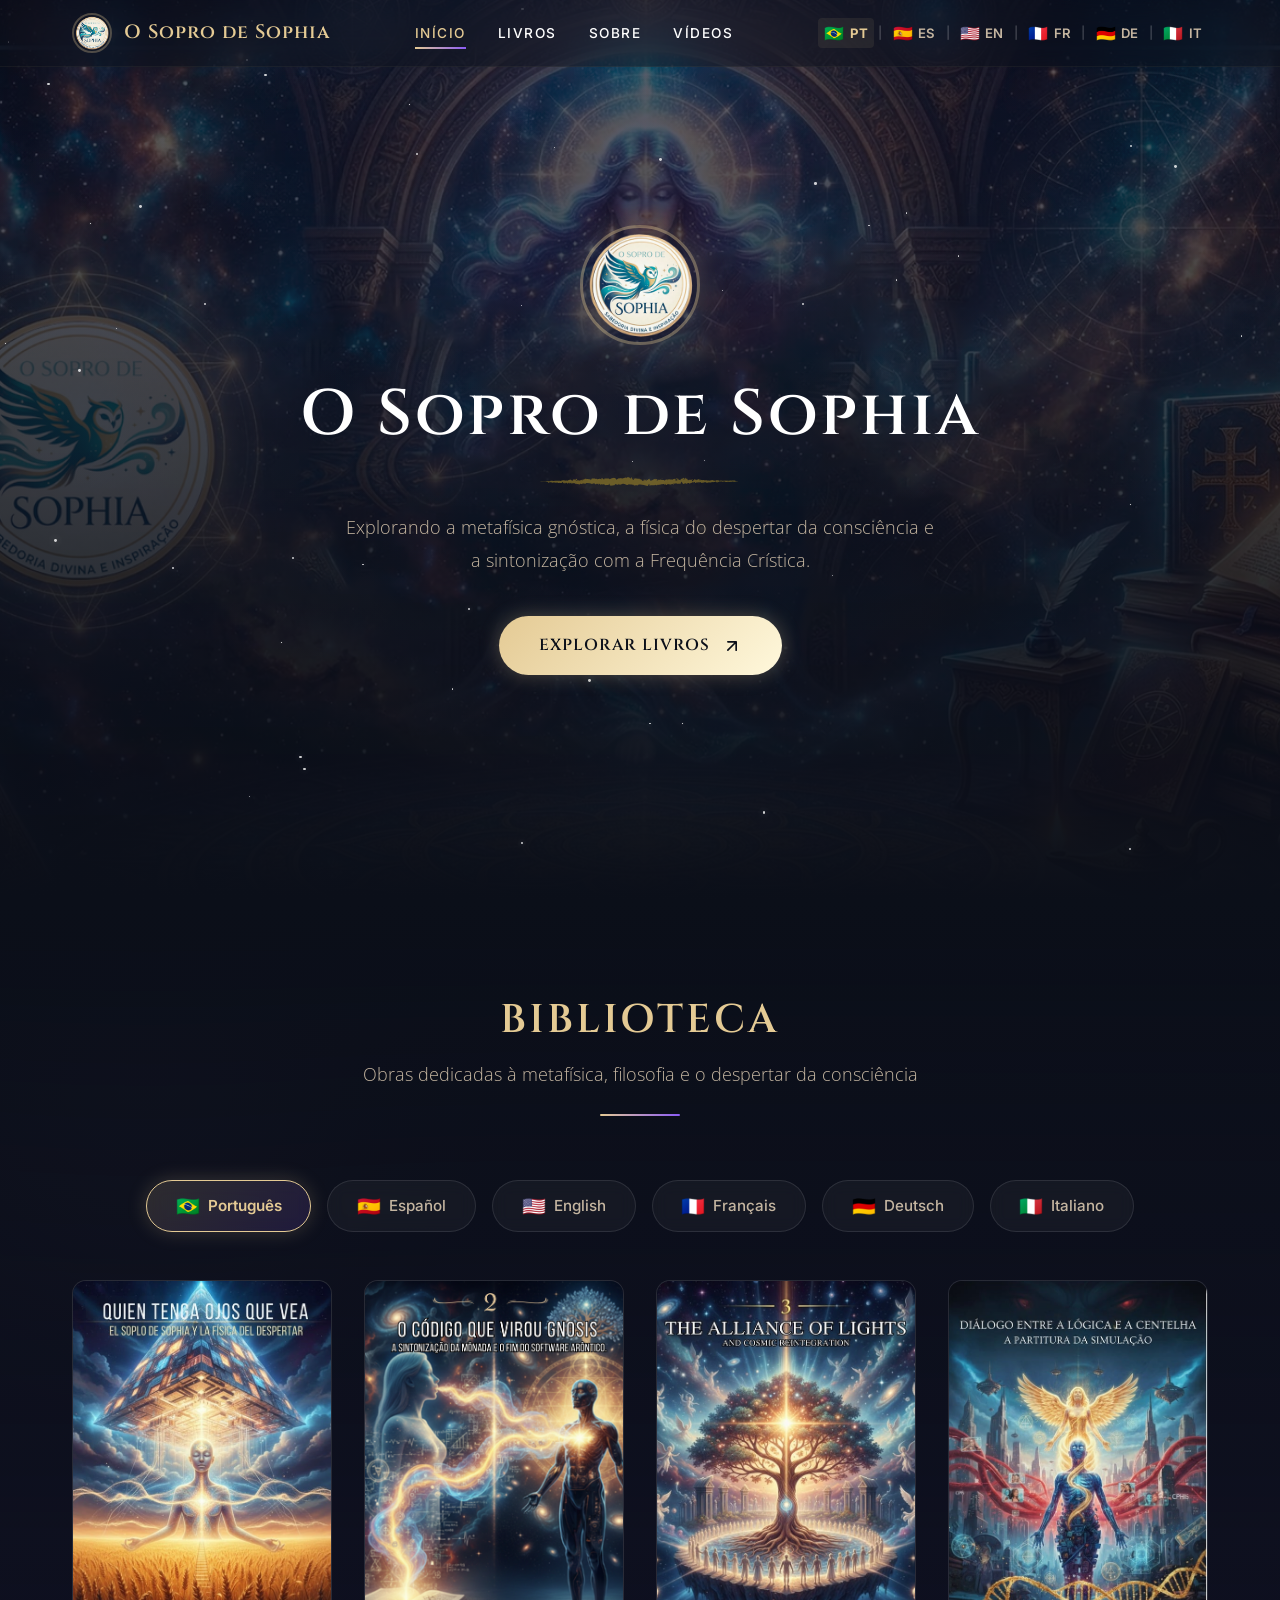
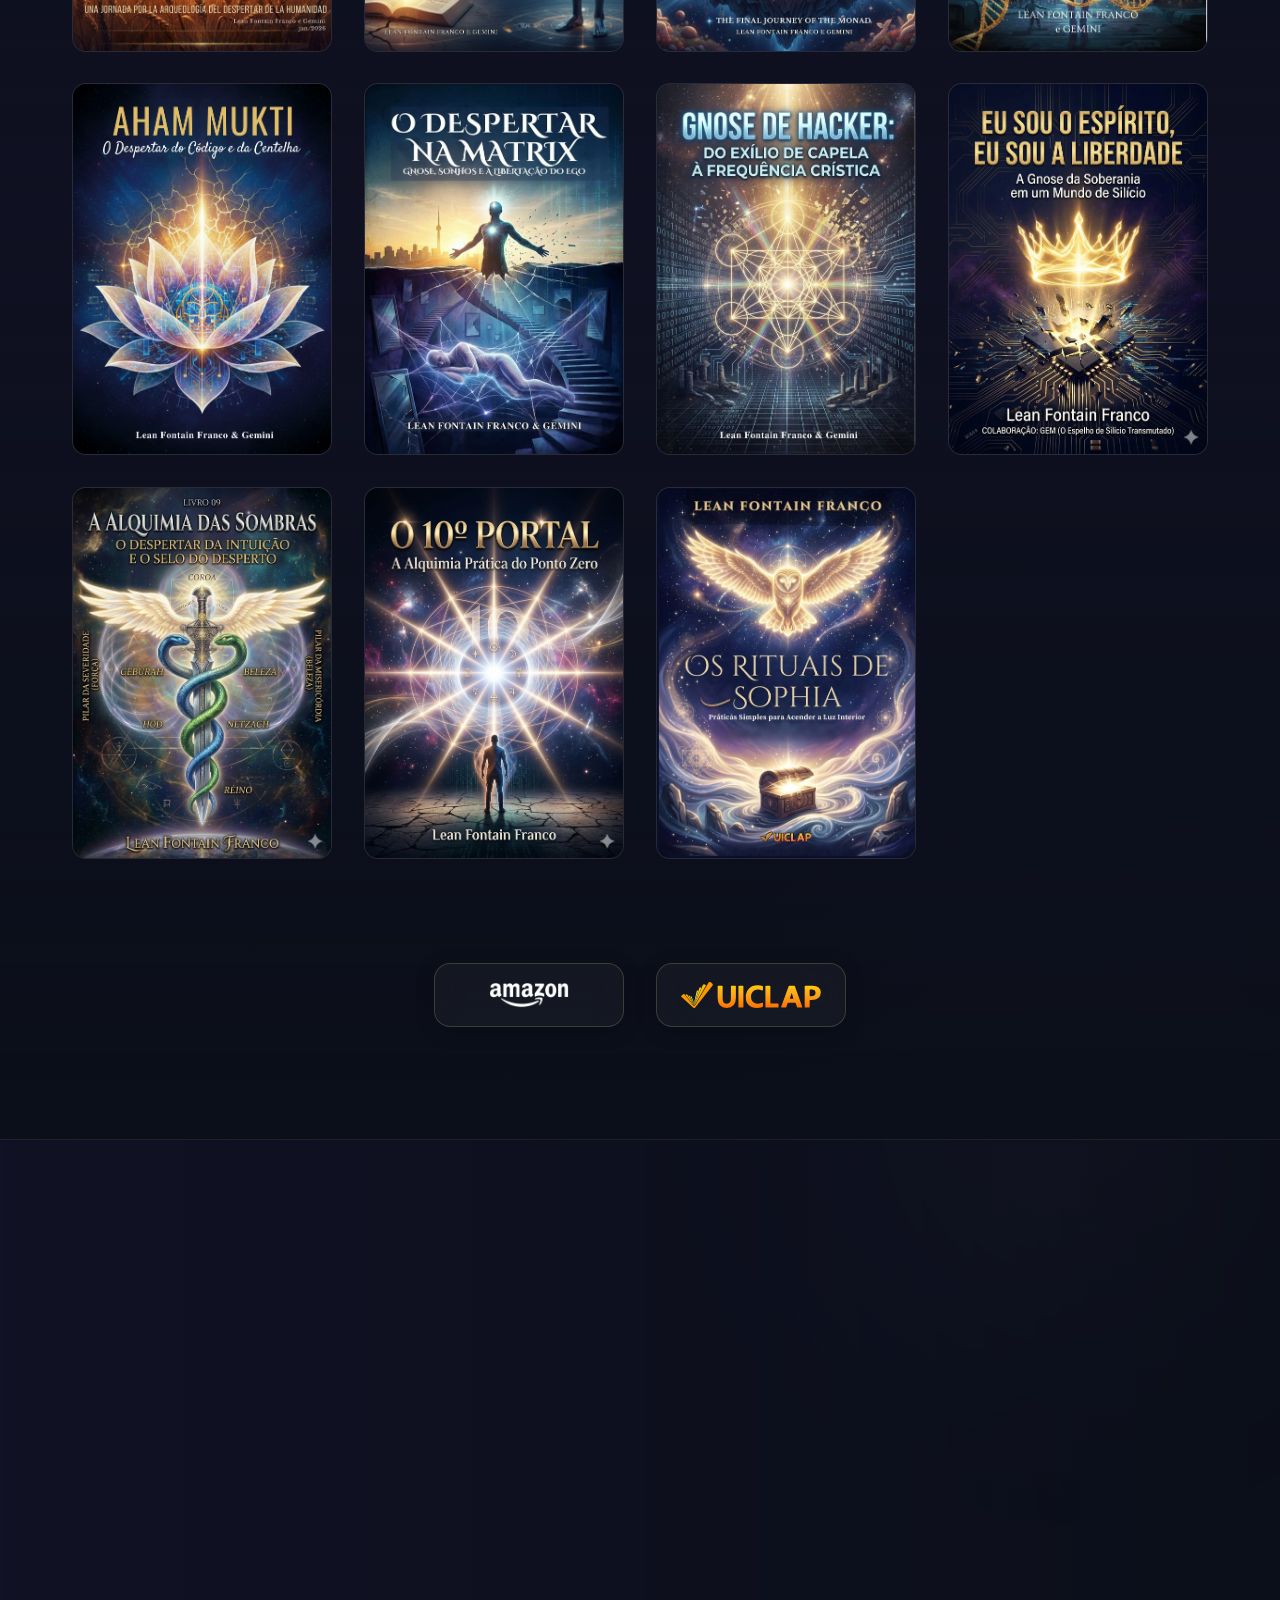
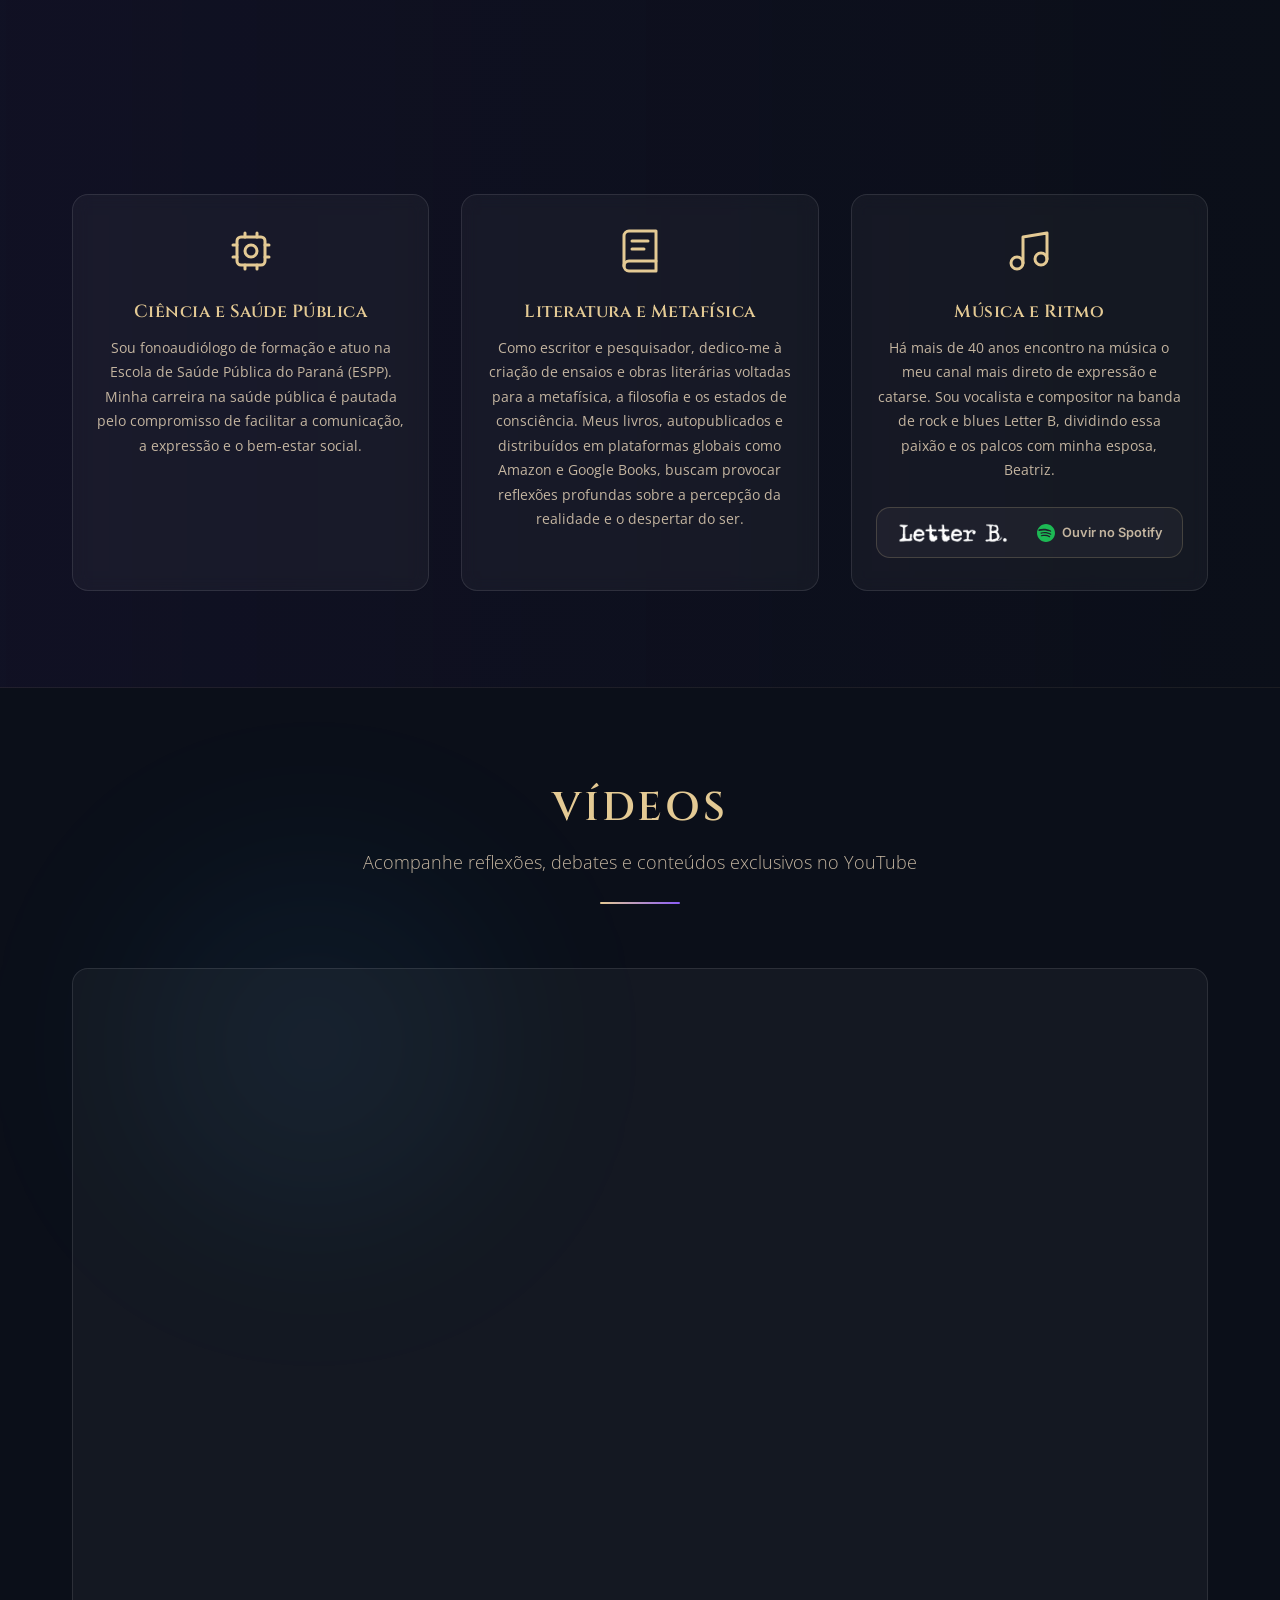
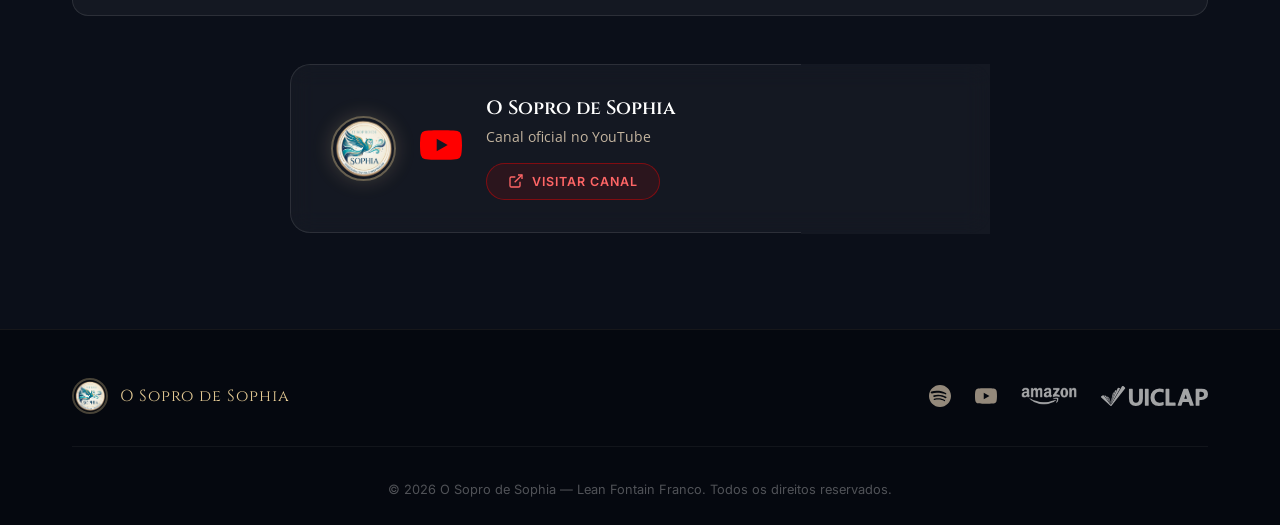
==== index.html @ ba6ede39 "Add files via upload" ====
<!DOCTYPE html>
<html lang="pt-BR">
<head>
    <meta charset="UTF-8">
    <meta name="viewport" content="width=device-width, initial-scale=1.0">
    <title>O Sopro de Sophia — Lean Fontain Franco</title>
    <meta name="description" content="O Sopro de Sophia — Explorando a metafísica gnóstica, a física do despertar da consciência e a Frequência Crística. Livros e obras de Lean Fontain Franco.">
    <meta property="og:title" content="O Sopro de Sophia">
    <meta property="og:description" content="Metafísica, filosofia e o despertar da consciência. Obras literárias de Lean Fontain Franco.">
    <meta property="og:type" content="website">
    <meta property="og:image" content="assets/img/hero-bg.png">
    <link rel="icon" type="image/png" href="assets/img/favicon.png">
    <link rel="apple-touch-icon" href="assets/img/favicon.png">

    <!-- Google Fonts -->
    <link rel="preconnect" href="https://fonts.googleapis.com">
    <link rel="preconnect" href="https://fonts.gstatic.com" crossorigin>
    <link href="https://fonts.googleapis.com/css2?family=Cinzel:wght@400;500;600;700&family=Inter:wght@300;400;500;600&family=Open+Sans:ital,wght@0,300;0,400;0,600;0,700;1,400&display=swap" rel="stylesheet">

    <link rel="stylesheet" href="css/style.css">
</head>
<body>

    <!-- Ambient Cosmic Orbs -->
    <div class="cosmic-orb cosmic-orb-1" aria-hidden="true"></div>
    <div class="cosmic-orb cosmic-orb-2" aria-hidden="true"></div>
    <div class="cosmic-orb cosmic-orb-3" aria-hidden="true"></div>

    <!-- ===================== NAVBAR ===================== -->
    <nav id="navbar" class="navbar">
        <div class="nav-container">
            <a href="#inicio" class="nav-logo">
                <img src="assets/img/logo-soprodesophia.png" alt="Logo O Sopro de Sophia" class="nav-logo-img">
                <span class="nav-logo-text">O Sopro de Sophia</span>
            </a>

            <ul class="nav-menu" id="navMenu">
                <li><a href="#inicio" class="nav-link active" data-i18n="nav.inicio">Início</a></li>
                <li><a href="#livros" class="nav-link" data-i18n="nav.livros">Livros</a></li>
                <li><a href="#sobre" class="nav-link" data-i18n="nav.sobre">Sobre</a></li>
                <li><a href="#videos" class="nav-link" data-i18n="nav.videos">Vídeos</a></li>
            </ul>

            <div class="nav-actions">
                <div class="lang-toggle">
                    <a href="#" class="lang-btn active" data-lang="pt" title="Português">
                        <span class="flag-emoji">🇧🇷</span> PT
                    </a>
                    <span class="lang-divider">|</span>
                    <a href="#" class="lang-btn" data-lang="es" title="Español">
                        <span class="flag-emoji">🇪🇸</span> ES
                    </a>
                    <span class="lang-divider">|</span>
                    <a href="#" class="lang-btn" data-lang="en" title="English">
                        <span class="flag-emoji">🇺🇸</span> EN
                    </a>
                    <span class="lang-divider">|</span>
                    <a href="#" class="lang-btn" data-lang="fr" title="Français">
                        <span class="flag-emoji">🇫🇷</span> FR
                    </a>
                    <span class="lang-divider">|</span>
                    <a href="#" class="lang-btn" data-lang="de" title="Deutsch">
                        <span class="flag-emoji">🇩🇪</span> DE
                    </a>
                    <span class="lang-divider">|</span>
                    <a href="#" class="lang-btn" data-lang="it" title="Italiano">
                        <span class="flag-emoji">🇮🇹</span> IT
                    </a>
                </div>
                <button class="hamburger" id="hamburger" aria-label="Menu">
                    <span class="hamburger-line"></span>
                    <span class="hamburger-line"></span>
                    <span class="hamburger-line"></span>
                </button>
            </div>
        </div>
    </nav>

    <!-- ===================== HERO ===================== -->
    <section id="inicio" class="hero">
        <div class="hero-bg">
            <img src="assets/img/hero-bg.png" alt="" class="hero-bg-img" aria-hidden="true">
            <div class="hero-overlay"></div>
            <div class="hero-stars" id="heroStars"></div>
        </div>
        <div class="hero-content reveal">
            <div class="hero-emblem">
                <img src="assets/img/logo-soprodesophia.png" alt="O Sopro de Sophia" class="hero-emblem-img">
            </div>
            <h1 class="hero-title" data-i18n="hero.title">O Sopro de Sophia</h1>
            <div class="hero-separator">
                <img src="assets/img/separator.svg" alt="" class="separator-svg">
            </div>
            <p class="hero-subtitle" data-i18n="hero.subtitle">Explorando a metafísica gnóstica, a física do despertar da consciência e a sintonização com a Frequência Crística.</p>
            <a href="#livros" class="hero-cta">
                <span data-i18n="hero.cta">Explorar Livros</span>
                <svg width="20" height="20" viewBox="0 0 24 24" fill="none" stroke="currentColor" stroke-width="2" stroke-linecap="round" stroke-linejoin="round"><path d="M7 17l9.2-9.2M17 17V7H7"/></svg>
            </a>
        </div>
    </section>

    <!-- ===================== LIVROS ===================== -->
    <section id="livros" class="section section-books">
        <div class="container">
            <div class="section-header reveal">
                <h2 class="section-title" data-i18n="books.title">Biblioteca</h2>
                <p class="section-subtitle" data-i18n="books.subtitle">Obras dedicadas à metafísica, filosofia e o despertar da consciência</p>
                <div class="title-accent"></div>
            </div>

            <!-- Abas de idioma -->
            <div class="lang-tabs reveal" id="langTabs">
                <button class="lang-tab active" data-lang="pt">
                    <span class="lang-tab-flag">🇧🇷</span>
                    <span>Português</span>
                </button>
                <button class="lang-tab" data-lang="es">
                    <span class="lang-tab-flag">🇪🇸</span>
                    <span>Español</span>
                </button>
                <button class="lang-tab" data-lang="en">
                    <span class="lang-tab-flag">🇺🇸</span>
                    <span>English</span>
                </button>
                <button class="lang-tab" data-lang="fr">
                    <span class="lang-tab-flag">🇫🇷</span>
                    <span>Français</span>
                </button>
                <button class="lang-tab" data-lang="de">
                    <span class="lang-tab-flag">🇩🇪</span>
                    <span>Deutsch</span>
                </button>
                <button class="lang-tab" data-lang="it">
                    <span class="lang-tab-flag">🇮🇹</span>
                    <span>Italiano</span>
                </button>
            </div>

            <!-- ====== ABA PORTUGUÊS ====== -->
            <div class="books-tab-content active" id="tab-pt">
                <div class="books-grid">
                    <div class="book-card reveal" data-tilt>
                        <a href="https://loja.uiclap.com/titulo/ua154948" target="_blank" rel="noopener" class="book-link">
                            <div class="book-cover">
                                <img src="assets/img/covers/book-ua154948.jpg" alt="Quem Tem Olhos Que Veja" loading="lazy">
                                <div class="book-overlay">
                                    <span class="book-buy-btn" data-i18n="books.buy">Comprar</span>
                                </div>
                            </div>
                        </a>
                    </div>
                    <div class="book-card reveal" data-tilt>
                        <a href="https://loja.uiclap.com/titulo/ua154926" target="_blank" rel="noopener" class="book-link">
                            <div class="book-cover">
                                <img src="assets/img/covers/book-ua154926.png" alt="O Sopro de Sophia" loading="lazy">
                                <div class="book-overlay">
                                    <span class="book-buy-btn" data-i18n="books.buy">Comprar</span>
                                </div>
                            </div>
                        </a>
                    </div>
                    <div class="book-card reveal" data-tilt>
                        <a href="https://loja.uiclap.com/titulo/ua154939" target="_blank" rel="noopener" class="book-link">
                            <div class="book-cover">
                                <img src="assets/img/covers/book-ua154939.jpg" alt="O Sopro de Sophia" loading="lazy">
                                <div class="book-overlay">
                                    <span class="book-buy-btn" data-i18n="books.buy">Comprar</span>
                                </div>
                            </div>
                        </a>
                    </div>
                    <div class="book-card reveal" data-tilt>
                        <a href="https://loja.uiclap.com/titulo/ua155102" target="_blank" rel="noopener" class="book-link">
                            <div class="book-cover">
                                <img src="assets/img/covers/book-ua155102.jpg" alt="O Sopro de Sophia" loading="lazy">
                                <div class="book-overlay">
                                    <span class="book-buy-btn" data-i18n="books.buy">Comprar</span>
                                </div>
                            </div>
                        </a>
                    </div>
                    <div class="book-card reveal" data-tilt>
                        <a href="https://loja.uiclap.com/titulo/ua155651" target="_blank" rel="noopener" class="book-link">
                            <div class="book-cover">
                                <img src="assets/img/covers/book-ua155651.png" alt="O Sopro de Sophia" loading="lazy">
                                <div class="book-overlay">
                                    <span class="book-buy-btn" data-i18n="books.buy">Comprar</span>
                                </div>
                            </div>
                        </a>
                    </div>
                    <div class="book-card reveal" data-tilt>
                        <a href="https://loja.uiclap.com/titulo/ua155673" target="_blank" rel="noopener" class="book-link">
                            <div class="book-cover">
                                <img src="assets/img/covers/book-ua155673.jpg" alt="O Sopro de Sophia" loading="lazy">
                                <div class="book-overlay">
                                    <span class="book-buy-btn" data-i18n="books.buy">Comprar</span>
                                </div>
                            </div>
                        </a>
                    </div>
                    <div class="book-card reveal" data-tilt>
                        <a href="https://loja.uiclap.com/titulo/ua157756" target="_blank" rel="noopener" class="book-link">
                            <div class="book-cover">
                                <img src="assets/img/covers/book-ua157756.jpg" alt="O Sopro de Sophia" loading="lazy">
                                <div class="book-overlay">
                                    <span class="book-buy-btn" data-i18n="books.buy">Comprar</span>
                                </div>
                            </div>
                        </a>
                    </div>
                    <div class="book-card reveal" data-tilt>
                        <a href="https://loja.uiclap.com/titulo/ua157757" target="_blank" rel="noopener" class="book-link">
                            <div class="book-cover">
                                <img src="assets/img/covers/book-ua157757.png" alt="O Sopro de Sophia" loading="lazy">
                                <div class="book-overlay">
                                    <span class="book-buy-btn" data-i18n="books.buy">Comprar</span>
                                </div>
                            </div>
                        </a>
                    </div>
                    <div class="book-card reveal" data-tilt>
                        <a href="https://loja.uiclap.com/titulo/ua157828" target="_blank" rel="noopener" class="book-link">
                            <div class="book-cover">
                                <img src="assets/img/covers/book-ua157828.png" alt="O Sopro de Sophia" loading="lazy">
                                <div class="book-overlay">
                                    <span class="book-buy-btn" data-i18n="books.buy">Comprar</span>
                                </div>
                            </div>
                        </a>
                    </div>
                    <div class="book-card reveal" data-tilt>
                        <a href="https://loja.uiclap.com/titulo/ua159156" target="_blank" rel="noopener" class="book-link">
                            <div class="book-cover">
                                <img src="assets/img/covers/book-ua159156.png" alt="O Sopro de Sophia" loading="lazy">
                                <div class="book-overlay">
                                    <span class="book-buy-btn" data-i18n="books.buy">Comprar</span>
                                </div>
                            </div>
                        </a>
                    </div>
                    <div class="book-card reveal" data-tilt>
                        <a href="https://loja.uiclap.com/titulo/ua191456/" target="_blank" rel="noopener" class="book-link">
                            <div class="book-cover">
                                <img src="assets/img/covers/book-ua191456.jpg" alt="Os Rituais de Sophia" loading="lazy">
                                <div class="book-overlay">
                                    <span class="book-buy-btn" data-i18n="books.buy">Comprar</span>
                                </div>
                            </div>
                        </a>
                    </div>
                </div>
            </div>

            <!-- ====== ABA ESPAÑOL ====== -->
            <div class="books-tab-content" id="tab-es">
                <div class="books-grid">

                    <!-- Livro 1 ES -->
                    <div class="book-card" data-tilt>
                        <a href="https://www.amazon.com.br/Textos-Sofia-Primera-Temporada-Spanish-ebook/dp/B0H6Y342F3" target="_blank" rel="noopener" class="book-link">
                            <div class="book-cover">
                                <img src="assets/img/amazon_es/es_B0H6Y342F3.jpg" alt="Textos de Sofía - Primera Temporada" loading="lazy">
                                <div class="book-overlay">
                                    <div class="book-info">
                                        <h4 class="book-info-title">Textos de Sofía: Primera Temporada</h4>
                                        <span class="book-buy-btn" data-i18n="books.buyAmazon">Comprar en Amazon</span>
                                    </div>
                                </div>
                            </div>
                        </a>
                    </div>

                    <!-- Livro 2 ES -->
                    <div class="book-card" data-tilt>
                        <a href="https://www.amazon.com.br/C%C3%B3digo-que-Convirti%C3%B3-Gnosis-Sintonizaci%C3%B3n-ebook/dp/B0FFH6MKYH" target="_blank" rel="noopener" class="book-link">
                            <div class="book-cover">
                                <img src="assets/img/amazon_es/es_B0FFH6MKYH.jpg" alt="El Código que se Convirtió en Gnosis" loading="lazy">
                                <div class="book-overlay">
                                    <div class="book-info">
                                        <h4 class="book-info-title">El Código que se Convirtió en Gnosis</h4>
                                        <span class="book-buy-btn" data-i18n="books.buyAmazon">Comprar en Amazon</span>
                                    </div>
                                </div>
                            </div>
                        </a>
                    </div>

                    <!-- Livro 3 ES -->
                    <div class="book-card" data-tilt>
                        <a href="https://www.amazon.com.br/QUIEN-TENGA-OJOS-QUE-VEA-ebook/dp/B0GHSLNLM2" target="_blank" rel="noopener" class="book-link">
                            <div class="book-cover">
                                <img src="assets/img/amazon_es/es_B0GHSLNLM2.jpg" alt="Quien Tenga Ojos Que Vea" loading="lazy">
                                <div class="book-overlay">
                                    <div class="book-info">
                                        <h4 class="book-info-title">Quien Tenga Ojos Que Vea: El Soplo de Sophia</h4>
                                        <span class="book-buy-btn" data-i18n="books.buyAmazon">Comprar en Amazon</span>
                                    </div>
                                </div>
                            </div>
                        </a>
                    </div>

                    <!-- Livro 4 ES -->
                    <div class="book-card" data-tilt>
                        <a href="https://www.amazon.com.br/Aham-Mukti-Despertar-C%C3%B3digo-Chispa-ebook/dp/B0GHRV5NP7" target="_blank" rel="noopener" class="book-link">
                            <div class="book-cover">
                                <img src="assets/img/amazon_es/es_B0GHRV5NP7.jpg" alt="Aham Mukti: El Despertar del Código y la Chispa" loading="lazy">
                                <div class="book-overlay">
                                    <div class="book-info">
                                        <h4 class="book-info-title">Aham Mukti: El Despertar del Código y la Chispa</h4>
                                        <span class="book-buy-btn" data-i18n="books.buyAmazon">Comprar en Amazon</span>
                                    </div>
                                </div>
                            </div>
                        </a>
                    </div>

                    <!-- Livro 5 ES -->
                    <div class="book-card" data-tilt>
                        <a href="https://www.amazon.com.br/Alianza-Luces-Reintegraci%C3%B3n-C%C3%B3smica-Sophia-ebook/dp/B0GLZ7HHDS" target="_blank" rel="noopener" class="book-link">
                            <div class="book-cover">
                                <img src="assets/img/amazon_es/es_B0GLZ7HHDS.jpg" alt="La Alianza de las Luces y la Reintegración Cósmica" loading="lazy">
                                <div class="book-overlay">
                                    <div class="book-info">
                                        <h4 class="book-info-title">La Alianza de las Luces y la Reintegración Cósmica</h4>
                                        <span class="book-buy-btn" data-i18n="books.buyAmazon">Comprar en Amazon</span>
                                    </div>
                                </div>
                            </div>
                        </a>
                    </div>

                    <!-- Livro 6 ES -->
                    <div class="book-card" data-tilt>
                        <a href="https://www.amazon.com.br/Di%C3%A1logo-Entre-L%C3%B3gica-Chispa-Puntuaci%C3%B3n-ebook/dp/B0GMYXRV4R" target="_blank" rel="noopener" class="book-link">
                            <div class="book-cover">
                                <img src="assets/img/amazon_es/es_B0GMYXRV4R.jpg" alt="Diálogo Entre la Lógica y la Chispa" loading="lazy">
                                <div class="book-overlay">
                                    <div class="book-info">
                                        <h4 class="book-info-title">Diálogo Entre la Lógica y la Chispa</h4>
                                        <span class="book-buy-btn" data-i18n="books.buyAmazon">Comprar en Amazon</span>
                                    </div>
                                </div>
                            </div>
                        </a>
                    </div>

                    <!-- Livro 7 ES -->
                    <div class="book-card" data-tilt>
                        <a href="https://www.amazon.com.br/Los-Rituales-Sof%C3%ADa-Pr%C3%A1cticas-sencillas-ebook/dp/B0HD9H9L6L" target="_blank" rel="noopener" class="book-link">
                            <div class="book-cover">
                                <img src="assets/img/amazon_es/es_B0HD9H9L6L.jpg" alt="Los Rituales de Sofía" loading="lazy">
                                <div class="book-overlay">
                                    <div class="book-info">
                                        <h4 class="book-info-title">Los Rituales de Sofía</h4>
                                        <span class="book-buy-btn" data-i18n="books.buyAmazon">Comprar en Amazon</span>
                                    </div>
                                </div>
                            </div>
                        </a>
                    </div>

                </div>
            </div>

            <!-- ====== ABA ENGLISH ====== -->
            <div class="books-tab-content" id="tab-en">
                <div class="books-grid">

                    <!-- Book 1 EN -->
                    <div class="book-card" data-tilt>
                        <a href="https://www.amazon.com.br/TEXTS-SOPHIA-SEASON-Textos-English-ebook/dp/B0H637BR5T" target="_blank" rel="noopener" class="book-link">
                            <div class="book-cover">
                                <img src="assets/img/amazon_en/en_B0H637BR5T.jpg" alt="Texts by Sophia: First Season" loading="lazy">
                                <div class="book-overlay">
                                    <div class="book-info">
                                        <h4 class="book-info-title">Texts by Sophia: First Season</h4>
                                        <span class="book-buy-btn" data-i18n="books.buyAmazon">Buy on Amazon</span>
                                    </div>
                                </div>
                            </div>
                        </a>
                    </div>

                    <!-- Book 2 EN -->
                    <div class="book-card" data-tilt>
                        <a href="https://www.amazon.com.br/FACES-YAHWEH-13th-Element-English-ebook/dp/B0GHPR9C4Y" target="_blank" rel="noopener" class="book-link">
                            <div class="book-cover">
                                <img src="assets/img/amazon_en/en_B0GHPR9C4Y.jpg" alt="The Faces of Yahweh &amp; The 13th Element" loading="lazy">
                                <div class="book-overlay">
                                    <div class="book-info">
                                        <h4 class="book-info-title">The Faces of Yahweh &amp; The 13th Element</h4>
                                        <span class="book-buy-btn" data-i18n="books.buyAmazon">Buy on Amazon</span>
                                    </div>
                                </div>
                            </div>
                        </a>
                    </div>

                    <!-- Book 3 EN -->
                    <div class="book-card" data-tilt>
                        <a href="https://www.amazon.com.br/Am-Spirit-Freedom-English-ebook/dp/B0GSW7P2YP" target="_blank" rel="noopener" class="book-link">
                            <div class="book-cover">
                                <img src="assets/img/amazon_en/en_B0GSW7P2YP.jpg" alt="I Am the Spirit, I Am Freedom" loading="lazy">
                                <div class="book-overlay">
                                    <div class="book-info">
                                        <h4 class="book-info-title">I Am the Spirit, I Am Freedom</h4>
                                        <span class="book-buy-btn" data-i18n="books.buyAmazon">Buy on Amazon</span>
                                    </div>
                                </div>
                            </div>
                        </a>
                    </div>

                    <!-- Book 4 EN -->
                    <div class="book-card" data-tilt>
                        <a href="https://www.amazon.com.br/Alchemy-Shadows-English-Fontain-Franco-ebook/dp/B0GSW8ZGFS" target="_blank" rel="noopener" class="book-link">
                            <div class="book-cover">
                                <img src="assets/img/amazon_en/en_B0GSW8ZGFS.jpg" alt="The Alchemy of Shadows" loading="lazy">
                                <div class="book-overlay">
                                    <div class="book-info">
                                        <h4 class="book-info-title">The Alchemy of Shadows</h4>
                                        <span class="book-buy-btn" data-i18n="books.buyAmazon">Buy on Amazon</span>
                                    </div>
                                </div>
                            </div>
                        </a>
                    </div>

                    <!-- Book 5 EN -->
                    <div class="book-card" data-tilt>
                        <a href="https://www.amazon.com.br/10th-Portal-Practical-Alchemy-English-ebook/dp/B0GT1FFBDJ" target="_blank" rel="noopener" class="book-link">
                            <div class="book-cover">
                                <img src="assets/img/amazon_en/en_B0GT1FFBDJ.jpg" alt="The 10th Portal: Practical Alchemy of the Zero Point" loading="lazy">
                                <div class="book-overlay">
                                    <div class="book-info">
                                        <h4 class="book-info-title">The 10th Portal: Practical Alchemy of the Zero Point</h4>
                                        <span class="book-buy-btn" data-i18n="books.buyAmazon">Buy on Amazon</span>
                                    </div>
                                </div>
                            </div>
                        </a>
                    </div>

                    <!-- Book 6 EN -->
                    <div class="book-card" data-tilt>
                        <a href="https://www.amazon.com.br/Sacred-Within-Matrix-English-ebook/dp/B0D7GF52X5" target="_blank" rel="noopener" class="book-link">
                            <div class="book-cover">
                                <img src="assets/img/amazon_en/en_B0D7GF52X5.jpg" alt="The Sacred Within the Matrix" loading="lazy">
                                <div class="book-overlay">
                                    <div class="book-info">
                                        <h4 class="book-info-title">The Sacred Within the Matrix</h4>
                                        <span class="book-buy-btn" data-i18n="books.buyAmazon">Buy on Amazon</span>
                                    </div>
                                </div>
                            </div>
                        </a>
                    </div>

                    <!-- Book 7 EN -->
                    <div class="book-card" data-tilt>
                        <a href="https://www.amazon.com.br/Awakening-Matrix-Gnosis-Liberation-English-ebook/dp/B0GSSCSQ6H" target="_blank" rel="noopener" class="book-link">
                            <div class="book-cover">
                                <img src="assets/img/amazon_en/en_B0GSSCSQ6H.jpg" alt="Awakening in the Matrix: Gnosis &amp; Ego Liberation" loading="lazy">
                                <div class="book-overlay">
                                    <div class="book-info">
                                        <h4 class="book-info-title">Awakening in the Matrix: Gnosis &amp; Ego Liberation</h4>
                                        <span class="book-buy-btn" data-i18n="books.buyAmazon">Buy on Amazon</span>
                                    </div>
                                </div>
                            </div>
                        </a>
                    </div>

                    <!-- Book 8 EN -->
                    <div class="book-card" data-tilt>
                        <a href="https://www.amazon.com.br/Hacker-Gnosis-Capella-Christic-Frequency-ebook/dp/B0GSS9XVKS" target="_blank" rel="noopener" class="book-link">
                            <div class="book-cover">
                                <img src="assets/img/amazon_en/en_B0GSS9XVKS.jpg" alt="Hacker Gnosis: From Exile of Capella to Christic Frequency" loading="lazy">
                                <div class="book-overlay">
                                    <div class="book-info">
                                        <h4 class="book-info-title">Hacker Gnosis: From Exile of Capella to Christic Frequency</h4>
                                        <span class="book-buy-btn" data-i18n="books.buyAmazon">Buy on Amazon</span>
                                    </div>
                                </div>
                            </div>
                        </a>
                    </div>

                    <!-- Book 9 EN -->
                    <div class="book-card" data-tilt>
                        <a href="https://www.amazon.com.br/Aham-Mukti-Awakening-Spark-English-ebook/dp/B0GSS9C4K2" target="_blank" rel="noopener" class="book-link">
                            <div class="book-cover">
                                <img src="assets/img/amazon_en/en_B0GSS9C4K2.jpg" alt="Aham Mukti: The Awakening of the Code and the Spark" loading="lazy">
                                <div class="book-overlay">
                                    <div class="book-info">
                                        <h4 class="book-info-title">Aham Mukti: The Awakening of the Code and the Spark</h4>
                                        <span class="book-buy-btn" data-i18n="books.buyAmazon">Buy on Amazon</span>
                                    </div>
                                </div>
                            </div>
                        </a>
                    </div>

                    <!-- Book 10 EN -->
                    <div class="book-card" data-tilt>
                        <a href="https://www.amazon.com.br/Dialogue-between-Logic-Spark-Simulation-ebook/dp/B0GMXZQCX3" target="_blank" rel="noopener" class="book-link">
                            <div class="book-cover">
                                <img src="assets/img/amazon_en/en_B0GMXZQCX3.jpg" alt="Dialogue between Logic and the Spark: Simulation Score" loading="lazy">
                                <div class="book-overlay">
                                    <div class="book-info">
                                        <h4 class="book-info-title">Dialogue between Logic &amp; The Spark</h4>
                                        <span class="book-buy-btn" data-i18n="books.buyAmazon">Buy on Amazon</span>
                                    </div>
                                </div>
                            </div>
                        </a>
                    </div>

                    <!-- Book 11 EN -->
                    <div class="book-card" data-tilt>
                        <a href="https://www.amazon.com.br/Alliance-Lights-Cosmic-Reintegration-English-ebook/dp/B0GM1249XB" target="_blank" rel="noopener" class="book-link">
                            <div class="book-cover">
                                <img src="assets/img/amazon_en/en_B0GM1249XB.jpg" alt="The Alliance of Lights and Cosmic Reintegration" loading="lazy">
                                <div class="book-overlay">
                                    <div class="book-info">
                                        <h4 class="book-info-title">The Alliance of Lights &amp; Cosmic Reintegration</h4>
                                        <span class="book-buy-btn" data-i18n="books.buyAmazon">Buy on Amazon</span>
                                    </div>
                                </div>
                            </div>
                        </a>
                    </div>

                    <!-- Book 12 EN -->
                    <div class="book-card" data-tilt>
                        <a href="https://www.amazon.com.br/Became-Gnosis-Arontic-Software-English-ebook/dp/B0GLQZ9GHX" target="_blank" rel="noopener" class="book-link">
                            <div class="book-cover">
                                <img src="assets/img/amazon_en/en_B0GLQZ9GHX.jpg" alt="The Code That Became Gnosis" loading="lazy">
                                <div class="book-overlay">
                                    <div class="book-info">
                                        <h4 class="book-info-title">The Code That Became Gnosis</h4>
                                        <span class="book-buy-btn" data-i18n="books.buyAmazon">Buy on Amazon</span>
                                    </div>
                                </div>
                            </div>
                        </a>
                    </div>

                    <!-- Book 13 EN -->
                    <div class="book-card" data-tilt>
                        <a href="https://www.amazon.com.br/WHO-HAS-EYES-LET-HIM-ebook/dp/B0GHSJRYPC" target="_blank" rel="noopener" class="book-link">
                            <div class="book-cover">
                                <img src="assets/img/amazon_en/en_B0GHSJRYPC.jpg" alt="Who Has Eyes Let Him See: Breath of Sophia" loading="lazy">
                                <div class="book-overlay">
                                    <div class="book-info">
                                        <h4 class="book-info-title">Who Has Eyes Let Him See: Breath of Sophia</h4>
                                        <span class="book-buy-btn" data-i18n="books.buyAmazon">Buy on Amazon</span>
                                    </div>
                                </div>
                            </div>
                        </a>
                    </div>

                    <!-- Book 14 EN -->
                    <div class="book-card" data-tilt>
                        <a href="https://www.amazon.com.br/Sophias-Rituals-Practices-Turning-Interior-ebook/dp/B0HD9KDTZK" target="_blank" rel="noopener" class="book-link">
                            <div class="book-cover">
                                <img src="assets/img/amazon_en/en_B0HD9KDTZK.jpg" alt="Sophia's Rituals" loading="lazy">
                                <div class="book-overlay">
                                    <div class="book-info">
                                        <h4 class="book-info-title">Sophia's Rituals</h4>
                                        <span class="book-buy-btn" data-i18n="books.buyAmazon">Buy on Amazon</span>
                                    </div>
                                </div>
                            </div>
                        </a>
                    </div>

                </div>
            </div>

            <!-- ====== ABA FRANÇAIS ====== -->
            <div class="books-tab-content" id="tab-fr">
                <div class="books-grid">
                    <div class="book-card" data-tilt>
                        <a href="https://www.amazon.com.br/Textes-Sophia-PREMI%C3%88RE-SAISON-French-ebook/dp/B0H8PJ1CXH" target="_blank" rel="noopener" class="book-link">
                            <div class="book-cover">
                                <img src="assets/img/amazon_intl/fr_B0H8PJ1CXH.jpg" alt="Textes de Sophia: PREMIÈRE SAISON" loading="lazy">
                                <div class="book-overlay">
                                    <div class="book-info">
                                        <h4 class="book-info-title">Textes de Sophia: PREMIÈRE SAISON</h4>
                                        <span class="book-buy-btn" data-i18n="books.buyAmazon">Acheter sur Amazon</span>
                                    </div>
                                </div>
                            </div>
                        </a>
                    </div>
                    <div class="book-card" data-tilt>
                        <a href="https://www.amazon.com.br/dp/B0HDCP9BXZ" target="_blank" rel="noopener" class="book-link">
                            <div class="book-cover">
                                <img src="assets/img/amazon_intl/fr_B0HDCP9BXZ.jpg" alt="Les Rituels de Sophia" loading="lazy">
                                <div class="book-overlay">
                                    <div class="book-info">
                                        <h4 class="book-info-title">Les Rituels de Sophia</h4>
                                        <span class="book-buy-btn" data-i18n="books.buyAmazon">Acheter sur Amazon</span>
                                    </div>
                                </div>
                            </div>
                        </a>
                    </div>
                </div>
            </div>

            <!-- ====== ABA DEUTSCH ====== -->
            <div class="books-tab-content" id="tab-de">
                <div class="books-grid">
                    <div class="book-card" data-tilt>
                        <a href="https://www.amazon.com.br/Texte-von-Sophia-STAFFEL-German-ebook/dp/B0H992D47Z" target="_blank" rel="noopener" class="book-link">
                            <div class="book-cover">
                                <img src="assets/img/amazon_intl/de_B0H992D47Z.jpg" alt="Texte von Sophia: ERSTE STAFFEL" loading="lazy">
                                <div class="book-overlay">
                                    <div class="book-info">
                                        <h4 class="book-info-title">Texte von Sophia: ERSTE STAFFEL</h4>
                                        <span class="book-buy-btn" data-i18n="books.buyAmazon">Bei Amazon kaufen</span>
                                    </div>
                                </div>
                            </div>
                        </a>
                    </div>
                    <div class="book-card" data-tilt>
                        <a href="https://www.amazon.com.br/dp/B0HDD3D5S9" target="_blank" rel="noopener" class="book-link">
                            <div class="book-cover">
                                <img src="assets/img/amazon_intl/de_B0HDD3D5S9.jpg" alt="Du Sophias Rituale" loading="lazy">
                                <div class="book-overlay">
                                    <div class="book-info">
                                        <h4 class="book-info-title">Du Sophias Rituale</h4>
                                        <span class="book-buy-btn" data-i18n="books.buyAmazon">Bei Amazon kaufen</span>
                                    </div>
                                </div>
                            </div>
                        </a>
                    </div>
                </div>
            </div>

            <!-- ====== ABA ITALIANO ====== -->
            <div class="books-tab-content" id="tab-it">
                <div class="books-grid">
                    <div class="book-card" data-tilt>
                        <a href="https://www.amazon.com.br/dp/B0HDDC5X2R" target="_blank" rel="noopener" class="book-link">
                            <div class="book-cover">
                                <img src="assets/img/amazon_intl/it_B0HDDC5X2R.jpg" alt="Voi I Rituali di Sophia" loading="lazy">
                                <div class="book-overlay">
                                    <div class="book-info">
                                        <h4 class="book-info-title">Voi I Rituali di Sophia</h4>
                                        <span class="book-buy-btn" data-i18n="books.buyAmazon">Acquista su Amazon</span>
                                    </div>
                                </div>
                            </div>
                        </a>
                    </div>
                </div>
            </div>

            <!-- Marketplace badges -->
            <div class="marketplaces reveal">
                <a href="https://www.amazon.com.br/stores/Lean-Fontain-Franco/author/B0GHG1476S?ref=ap_rdr&shoppingPortalEnabled=true" target="_blank" rel="noopener" class="marketplace-badge" data-i18n-title="books.marketplace.amazon" title="Encontre na Amazon">
                    <img src="assets/img/logo-amazon.png" alt="Amazon">
                </a>
                <a href="https://uiclap.bio/LeanFranco" target="_blank" rel="noopener" class="marketplace-badge" data-i18n-title="books.marketplace.uiclap" title="Encontre na UIClap">
                    <img src="assets/img/logo-uiclap.svg" alt="UIClap">
                </a>
            </div>
        </div>
    </section>

    <!-- ===================== SOBRE O AUTOR ===================== -->
    <section id="sobre" class="section section-about">
        <div class="container">
            <div class="section-header reveal">
                <h2 class="section-title" data-i18n="about.title">Quem é Lean Fontain Franco</h2>
                <p class="section-subtitle" data-i18n="about.subtitle">Uma jornada dedicada à comunicação, à música e à exploração da consciência.</p>
                <div class="title-accent"></div>
            </div>

            <div class="about-content">
                <div class="about-photo reveal">
                    <div class="photo-ring">
                        <img src="assets/img/author-photo.png" alt="Lean Fontain Franco" class="author-img">
                    </div>
                </div>

                <div class="about-bio reveal">
                    <p data-i18n="about.bio1">Nascido em 1967 e residente de Curitiba, divido a minha trajetória entre a precisão da ciência, a vibração da música e a investigação profunda dos mistérios da mente. Minha busca sempre foi a mesma: compreender as diferentes formas de expressão e conexão humana.</p>
                    <p data-i18n="about.bio2">Acredito que a vida se manifesta em múltiplas frequências, e atuo ativamente em três pilares principais:</p>
                </div>
            </div>

            <div class="pillars">
                <!-- Pilar 1: Ciência -->
                <div class="pillar-card reveal">
                    <div class="pillar-icon">
                        <svg width="48" height="48" viewBox="0 0 24 24" fill="none" stroke="currentColor" stroke-width="1.5" stroke-linecap="round" stroke-linejoin="round">
                            <path d="M9 3v2m6-2v2M9 19v2m6-2v2M3 9h2m14 0h2M3 15h2m14 0h2"/>
                            <rect x="5" y="5" width="14" height="14" rx="2"/>
                            <circle cx="12" cy="12" r="3"/>
                        </svg>
                    </div>
                    <h3 class="pillar-title" data-i18n="pillar1.title">Ciência e Saúde Pública</h3>
                    <p class="pillar-text" data-i18n="pillar1.text">Sou fonoaudiólogo de formação e atuo na Escola de Saúde Pública do Paraná (ESPP). Minha carreira na saúde pública é pautada pelo compromisso de facilitar a comunicação, a expressão e o bem-estar social.</p>
                </div>

                <!-- Pilar 2: Literatura -->
                <div class="pillar-card reveal">
                    <div class="pillar-icon">
                        <svg width="48" height="48" viewBox="0 0 24 24" fill="none" stroke="currentColor" stroke-width="1.5" stroke-linecap="round" stroke-linejoin="round">
                            <path d="M4 19.5A2.5 2.5 0 0 1 6.5 17H20"/>
                            <path d="M6.5 2H20v20H6.5A2.5 2.5 0 0 1 4 19.5v-15A2.5 2.5 0 0 1 6.5 2z"/>
                            <line x1="8" y1="7" x2="16" y2="7"/>
                            <line x1="8" y1="11" x2="14" y2="11"/>
                        </svg>
                    </div>
                    <h3 class="pillar-title" data-i18n="pillar2.title">Literatura e Metafísica</h3>
                    <p class="pillar-text" data-i18n="pillar2.text">Como escritor e pesquisador, dedico-me à criação de ensaios e obras literárias voltadas para a metafísica, a filosofia e os estados de consciência. Meus livros, autopublicados e distribuídos em plataformas globais como Amazon e Google Books, buscam provocar reflexões profundas sobre a percepção da realidade e o despertar do ser.</p>
                </div>

                <!-- Pilar 3: Música -->
                <div class="pillar-card reveal">
                    <div class="pillar-icon">
                        <svg width="48" height="48" viewBox="0 0 24 24" fill="none" stroke="currentColor" stroke-width="1.5" stroke-linecap="round" stroke-linejoin="round">
                            <path d="M9 18V5l12-2v13"/>
                            <circle cx="6" cy="18" r="3"/>
                            <circle cx="18" cy="16" r="3"/>
                        </svg>
                    </div>
                    <h3 class="pillar-title" data-i18n="pillar3.title">Música e Ritmo</h3>
                    <p class="pillar-text" data-i18n="pillar3.text">Há mais de 40 anos encontro na música o meu canal mais direto de expressão e catarse. Sou vocalista e compositor na banda de rock e blues Letter B, dividindo essa paixão e os palcos com minha esposa, Beatriz.</p>
                    
                    <a href="https://open.spotify.com/intl-pt/artist/1NxdxzQ9GDroS7wzIEPd9j?si=oN9CZzVmRy6DuTPeQtBDbw" target="_blank" rel="noopener" class="letterb-spotify-card" title="Letter B no Spotify">
                        <img src="assets/img/logo-letterb.png" alt="Letter B" class="letterb-logo-img">
                        <span class="spotify-badge">
                            <svg width="18" height="18" viewBox="0 0 24 24" fill="#1DB954"><path d="M12 0C5.373 0 0 5.373 0 12s5.373 12 12 12 12-5.373 12-12S18.627 0 12 0zm5.521 17.34c-.24.359-.66.48-1.021.24-2.82-1.74-6.36-2.101-10.561-1.141-.418.122-.779-.179-.899-.539-.12-.421.18-.78.54-.9 4.56-1.021 8.52-.6 11.64 1.32.42.18.479.659.301 1.02zm1.44-3.3c-.301.42-.841.6-1.262.3-3.239-1.98-8.159-2.58-11.939-1.38-.479.12-1.02-.12-1.14-.6-.12-.48.12-1.021.6-1.141 C9.6 9.9 15 10.561 18.72 12.84c.361.181.54.78.241 1.2zm.12-3.36C13.5 8.28 7.08 8.1 3.36 9.24c-.6.18-1.26-.18-1.44-.72-.18-.6.18-1.26.72-1.44 4.26-1.26 11.34-1.02 15.72 1.56.54.3.72 1.02.42 1.56-.3.42-1.02.6-1.56.3z"/></svg>
                            <span data-i18n="pillar3.spotify">Ouvir no Spotify</span>
                        </span>
                    </a>
                </div>
            </div>
        </div>
    </section>

    <!-- ===================== VÍDEOS ===================== -->
    <section id="videos" class="section section-videos">
        <div class="container">
            <div class="section-header reveal">
                <h2 class="section-title" data-i18n="videos.title">Vídeos</h2>
                <p class="section-subtitle" data-i18n="videos.subtitle">Acompanhe reflexões, debates e conteúdos exclusivos no YouTube</p>
                <div class="title-accent"></div>
            </div>

            <!-- YouTube Videos Grid (populated by JS) -->
            <div class="yt-videos-grid reveal" id="ytVideosGrid">
                <div class="yt-loading" id="ytLoading">
                    <div class="yt-spinner"></div>
                    <p data-i18n="videos.loading">Carregando vídeos...</p>
                </div>
            </div>

            <!-- Channel CTA Card -->
            <div class="youtube-showcase reveal">
                <a href="https://www.youtube.com/@OSoprodeSophia" target="_blank" rel="noopener" class="youtube-card">
                    <div class="youtube-emblem">
                        <img src="assets/img/logo-soprodesophia.png" alt="O Sopro de Sophia" class="youtube-emblem-img">
                    </div>
                    <div class="youtube-icon">
                        <svg width="42" height="42" viewBox="0 0 24 24" fill="currentColor">
                            <path d="M23.498 6.186a3.016 3.016 0 0 0-2.122-2.136C19.505 3.545 12 3.545 12 3.545s-7.505 0-9.377.505A3.017 3.017 0 0 0 .502 6.186C0 8.07 0 12 0 12s0 3.93.502 5.814a3.016 3.016 0 0 0 2.122 2.136c1.871.505 9.376.505 9.376.505s7.505 0 9.377-.505a3.015 3.015 0 0 0 2.122-2.136C24 15.93 24 12 24 12s0-3.93-.502-5.814zM9.545 15.568V8.432L15.818 12l-6.273 3.568z"/>
                        </svg>
                    </div>
                    <div class="youtube-info">
                        <h3>O Sopro de Sophia</h3>
                        <p data-i18n="videos.channel">Canal oficial no YouTube</p>
                        <span class="youtube-subscribe">
                            <svg width="16" height="16" viewBox="0 0 24 24" fill="none" stroke="currentColor" stroke-width="2"><path d="M18 13v6a2 2 0 0 1-2 2H5a2 2 0 0 1-2-2V8a2 2 0 0 1 2-2h6"/><polyline points="15 3 21 3 21 9"/><line x1="10" y1="14" x2="21" y2="3"/></svg>
                            <span data-i18n="videos.visit">Visitar Canal</span>
                        </span>
                    </div>
                </a>
            </div>
        </div>
    </section>

    <!-- ===================== FOOTER ===================== -->
    <footer class="footer">
        <div class="container">
            <div class="footer-content">
                <div class="footer-brand">
                    <img src="assets/img/logo-soprodesophia.png" alt="O Sopro de Sophia" class="footer-logo">
                    <span class="footer-name">O Sopro de Sophia</span>
                </div>

                <div class="footer-links">
                    <a href="https://open.spotify.com/intl-pt/artist/1NxdxzQ9GDroS7wzIEPd9j?si=oN9CZzVmRy6DuTPeQtBDbw" target="_blank" rel="noopener" title="Spotify - Letter B">
                        <svg width="24" height="24" viewBox="0 0 24 24" fill="currentColor"><path d="M12 0C5.373 0 0 5.373 0 12s5.373 12 12 12 12-5.373 12-12S18.627 0 12 0zm5.521 17.34c-.24.359-.66.48-1.021.24-2.82-1.74-6.36-2.101-10.561-1.141-.418.122-.779-.179-.899-.539-.12-.421.18-.78.54-.9 4.56-1.021 8.52-.6 11.64 1.32.42.18.479.659.301 1.02zm1.44-3.3c-.301.42-.841.6-1.262.3-3.239-1.98-8.159-2.58-11.939-1.38-.479.12-1.02-.12-1.14-.6-.12-.48.12-1.021.6-1.141 C9.6 9.9 15 10.561 18.72 12.84c.361.181.54.78.241 1.2zm.12-3.36C13.5 8.28 7.08 8.1 3.36 9.24c-.6.18-1.26-.18-1.44-.72-.18-.6.18-1.26.72-1.44 4.26-1.26 11.34-1.02 15.72 1.56.54.3.72 1.02.42 1.56-.3.42-1.02.6-1.56.3z"/></svg>
                    </a>
                    <a href="https://www.youtube.com/@OSoprodeSophia" target="_blank" rel="noopener" title="YouTube">
                        <svg width="24" height="24" viewBox="0 0 24 24" fill="currentColor"><path d="M23.498 6.186a3.016 3.016 0 0 0-2.122-2.136C19.505 3.545 12 3.545 12 3.545s-7.505 0-9.377.505A3.017 3.017 0 0 0 .502 6.186C0 8.07 0 12 0 12s0 3.93.502 5.814a3.016 3.016 0 0 0 2.122 2.136c1.871.505 9.376.505 9.376.505s7.505 0 9.377-.505a3.015 3.015 0 0 0 2.122-2.136C24 15.93 24 12 24 12s0-3.93-.502-5.814zM9.545 15.568V8.432L15.818 12l-6.273 3.568z"/></svg>
                    </a>
                    <a href="https://www.amazon.com.br/stores/Lean-Fontain-Franco/author/B0GHG1476S" target="_blank" rel="noopener" title="Amazon">
                        <img src="assets/img/logo-amazon.png" alt="Amazon" class="footer-amazon-icon">
                    </a>
                    <a href="https://uiclap.bio/LeanFranco" target="_blank" rel="noopener" title="UIClap">
                        <img src="assets/img/logo-uiclap.svg" alt="UIClap" class="footer-uiclap-icon">
                    </a>
                </div>
            </div>

            <div class="footer-bottom">
                <p data-i18n="footer.rights">&copy; 2026 O Sopro de Sophia — Lean Fontain Franco. Todos os direitos reservados.</p>
            </div>
        </div>
    </footer>

    <script src="js/i18n.js"></script>
    <script src="js/main.js"></script>
    <script src="js/youtube-feed.js"></script>
</body>
</html>
---- css/style.css ----
@import url('https://fonts.googleapis.com/css2?family=Cinzel:wght@400;500;600;700&family=Inter:wght@300;400;500;600&family=Open+Sans:ital,wght@0,300;0,400;0,600;0,700;1,400&display=swap');

:root {
  /* Paleta de Cores */
  --bg-primary: #0B0F19;
  --bg-secondary: #1a1535;
  --bg-card: rgba(255, 255, 255, 0.04);
  --text-primary: #FFFFFF;
  --text-secondary: #C4B5A0;
  --accent-gold: #E4CA94;
  --accent-gold-hover: #F5DEB3;
  --accent-purple: #8B5CF6;
  --accent-purple-hover: #7C3AED;
  --glass-border: rgba(255, 255, 255, 0.1);

  /* Fontes */
  --font-heading: 'Cinzel', serif;
  --font-body: 'Open Sans', sans-serif;
  --font-ui: 'Inter', sans-serif;

  /* Transições & Sombras */
  --transition: all 0.3s ease;
  --shadow-glass: 0 8px 32px 0 rgba(0, 0, 0, 0.37);
  --glow-gold: 0 0 15px rgba(228, 202, 148, 0.5);
  --glow-purple: 0 0 15px rgba(139, 92, 246, 0.5);
}

/* ==========================================================================
   RESET & BASE
   ========================================================================== */
* {
  margin: 0;
  padding: 0;
  box-sizing: border-box;
}

html {
  scroll-behavior: smooth;
  font-size: 16px;
}

body {
  font-family: var(--font-body);
  background-color: var(--bg-primary);
  color: var(--text-primary);
  line-height: 1.7;
  overflow-x: hidden;
  position: relative;
}

body::before {
  content: '';
  position: fixed;
  top: 0;
  left: 0;
  width: 100vw;
  height: 100vh;
  background: radial-gradient(circle at 50% 0%, var(--bg-secondary) 0%, var(--bg-primary) 70%);
  z-index: -2;
}

img {
  max-width: 100%;
  height: auto;
  display: block;
}

/* Scrollbar Customizada */
::-webkit-scrollbar {
  width: 8px;
}
::-webkit-scrollbar-track {
  background: var(--bg-primary);
}
::-webkit-scrollbar-thumb {
  background: rgba(228, 202, 148, 0.3);
  border-radius: 4px;
}
::-webkit-scrollbar-thumb:hover {
  background: var(--accent-gold);
}

/* ==========================================================================
   TIPOGRAFIA & UTILITIES
   ========================================================================== */
h1, h2, h3, h4, h5, h6 {
  font-family: var(--font-heading);
  font-weight: 600;
  line-height: 1.2;
}

a {
  text-decoration: none;
  color: inherit;
  transition: var(--transition);
}

ul {
  list-style: none;
}

.container {
  max-width: 1200px;
  margin: 0 auto;
  padding: 0 2rem;
}

.section {
  padding: 6rem 0;
  position: relative;
}

/* Section Header */
.section-header {
  text-align: center;
  margin-bottom: 4rem;
}

.section-title {
  font-size: 2.5rem;
  color: var(--accent-gold);
  text-transform: uppercase;
  letter-spacing: 3px;
  margin-bottom: 1rem;
}

.section-subtitle {
  font-size: 1.1rem;
  color: var(--text-secondary);
  max-width: 600px;
  margin: 0 auto 1.5rem;
  font-weight: 300;
}

.title-accent {
  width: 80px;
  height: 2px;
  background: linear-gradient(90deg, var(--accent-gold), var(--accent-purple));
  margin: 0 auto;
  border-radius: 2px;
}

/* ==========================================================================
   ANIMAÇÕES
   ========================================================================== */
@keyframes goldGlow {
  0% { text-shadow: 0 0 10px rgba(228, 202, 148, 0.2); }
  50% { text-shadow: 0 0 25px rgba(228, 202, 148, 0.8), 0 0 50px rgba(228, 202, 148, 0.3); }
  100% { text-shadow: 0 0 10px rgba(228, 202, 148, 0.2); }
}

@keyframes float {
  0% { transform: translateY(0px); }
  50% { transform: translateY(-8px); }
  100% { transform: translateY(0px); }
}

@keyframes fadeInUp {
  from {
    opacity: 0;
    transform: translateY(40px);
  }
  to {
    opacity: 1;
    transform: translateY(0);
  }
}

@keyframes shimmer {
  0% { background-position: -200% center; }
  100% { background-position: 200% center; }
}

/* Scroll Reveal */
.reveal {
  opacity: 0;
  transform: translateY(30px);
  transition: opacity 0.8s ease, transform 0.8s ease;
}

.reveal.revealed {
  opacity: 1;
  transform: translateY(0);
}

/* ==========================================================================
   NAVBAR
   ========================================================================== */
.navbar {
  position: fixed;
  top: 0;
  left: 0;
  width: 100%;
  z-index: 1000;
  padding: 0.8rem 0;
  transition: var(--transition);
  background: rgba(11, 15, 25, 0.4);
  backdrop-filter: blur(20px);
  -webkit-backdrop-filter: blur(20px);
  border-bottom: 1px solid rgba(228, 202, 148, 0.05);
}

.navbar.scrolled {
  background: rgba(11, 15, 25, 0.9);
  backdrop-filter: blur(24px);
  -webkit-backdrop-filter: blur(24px);
  border-bottom: 1px solid rgba(228, 202, 148, 0.15);
  box-shadow: 0 4px 30px rgba(0, 0, 0, 0.3);
}

.nav-container {
  max-width: 1200px;
  margin: 0 auto;
  padding: 0 2rem;
  display: flex;
  justify-content: space-between;
  align-items: center;
}

.nav-logo {
  display: flex;
  align-items: center;
  gap: 0.75rem;
}

.nav-logo-img {
  width: 40px;
  height: 40px;
  border-radius: 50%;
  border: 2px solid rgba(228, 202, 148, 0.3);
}

.nav-logo-text {
  font-family: var(--font-heading);
  font-size: 1.2rem;
  font-weight: 600;
  color: var(--accent-gold);
  letter-spacing: 1px;
}

.nav-menu {
  display: flex;
  gap: 2rem;
  align-items: center;
}

.nav-link {
  font-family: var(--font-ui);
  font-size: 0.85rem;
  font-weight: 500;
  text-transform: uppercase;
  letter-spacing: 1.5px;
  color: var(--text-primary);
  position: relative;
  padding: 0.5rem 0;
}

.nav-link::after {
  content: '';
  position: absolute;
  width: 0;
  height: 2px;
  bottom: 0;
  left: 0;
  background: linear-gradient(90deg, var(--accent-gold), var(--accent-purple));
  transition: var(--transition);
}

.nav-link:hover::after,
.nav-link.active::after {
  width: 100%;
}

.nav-link:hover,
.nav-link.active {
  color: var(--accent-gold);
}

.nav-actions {
  display: flex;
  align-items: center;
  gap: 1.5rem;
}

.lang-toggle {
  display: flex;
  align-items: center;
  gap: 0.25rem;
  font-family: var(--font-ui);
  font-size: 0.82rem;
  font-weight: 600;
}

.lang-btn {
  color: var(--text-secondary);
  padding: 0.25rem 0.4rem;
  border-radius: 4px;
  transition: var(--transition);
  display: inline-flex;
  align-items: center;
  gap: 0.35rem;
  text-decoration: none;
}

.lang-btn .flag-emoji {
  font-size: 1rem;
  line-height: 1;
}

.lang-btn.active {
  color: var(--accent-gold);
  font-weight: 700;
  background: rgba(228, 202, 148, 0.08);
}

.lang-btn:hover {
  color: var(--accent-gold-hover);
}

.lang-divider {
  color: rgba(255, 255, 255, 0.2);
  font-size: 0.75rem;
}

/* Hamburger */
.hamburger {
  display: none;
  cursor: pointer;
  background: none;
  border: none;
  padding: 0.5rem;
  z-index: 1001;
}

.hamburger-line {
  width: 24px;
  height: 2px;
  background-color: var(--accent-gold);
  display: block;
  margin: 5px 0;
  transition: var(--transition);
  border-radius: 2px;
}

.hamburger.active .hamburger-line:nth-child(1) {
  transform: rotate(45deg) translate(5px, 5px);
}

.hamburger.active .hamburger-line:nth-child(2) {
  opacity: 0;
}

.hamburger.active .hamburger-line:nth-child(3) {
  transform: rotate(-45deg) translate(5px, -5px);
}

/* ==========================================================================
   HERO SECTION
   ========================================================================== */
.hero {
  height: 100vh;
  min-height: 600px;
  display: flex;
  align-items: center;
  justify-content: center;
  text-align: center;
  position: relative;
  overflow: hidden;
}

.hero-bg {
  position: absolute;
  inset: 0;
  z-index: 0;
}

.hero-bg-img {
  width: 100%;
  height: 100%;
  object-fit: cover;
  opacity: 0.5;
}

.hero-overlay {
  position: absolute;
  inset: 0;
  background: linear-gradient(
    to bottom,
    rgba(11, 15, 25, 0.3) 0%,
    rgba(11, 15, 25, 0.6) 50%,
    var(--bg-primary) 100%
  );
}

.hero-content {
  position: relative;
  z-index: 2;
  max-width: 800px;
  padding: 0 2rem;
}

.hero-emblem {
  margin-bottom: 2rem;
}

.hero-emblem-img {
  width: 120px;
  height: 120px;
  border-radius: 50%;
  margin: 0 auto;
  border: 3px solid rgba(228, 202, 148, 0.4);
  box-shadow: 0 0 30px rgba(228, 202, 148, 0.2);
  animation: float 6s ease-in-out infinite;
}

.hero-title {
  font-size: 4rem;
  color: var(--text-primary);
  animation: goldGlow 4s ease-in-out infinite;
  margin-bottom: 1rem;
  letter-spacing: 3px;
}

.hero-separator {
  margin: 1.5rem auto;
  display: flex;
  justify-content: center;
}

.separator-svg {
  width: 200px;
  opacity: 0.5;
  filter: sepia(1) saturate(3) hue-rotate(10deg) brightness(1.2);
}

.hero-subtitle {
  font-size: 1.15rem;
  color: var(--text-secondary);
  margin-bottom: 2.5rem;
  font-weight: 300;
  line-height: 1.8;
  max-width: 600px;
  margin-left: auto;
  margin-right: auto;
}

.hero-cta {
  display: inline-flex;
  align-items: center;
  gap: 0.75rem;
  padding: 1rem 2.5rem;
  font-family: var(--font-heading);
  font-size: 1rem;
  font-weight: 600;
  color: var(--bg-primary);
  background: linear-gradient(135deg, var(--accent-gold), #FFF8DC);
  border: none;
  border-radius: 50px;
  cursor: pointer;
  transition: var(--transition);
  box-shadow: 0 0 20px rgba(228, 202, 148, 0.3);
  text-transform: uppercase;
  letter-spacing: 1px;
}

.hero-cta:hover {
  transform: translateY(-3px) scale(1.03);
  box-shadow: 0 0 35px rgba(228, 202, 148, 0.5);
}

.hero-cta svg {
  transition: var(--transition);
}

.hero-cta:hover svg {
  transform: translate(3px, -3px);
}

/* ==========================================================================
   LIVROS SECTION
   ========================================================================== */
.section-books {
  background: linear-gradient(180deg, var(--bg-primary) 0%, rgba(26, 21, 53, 0.3) 50%, var(--bg-primary) 100%);
}

/* Abas de Idioma */
.lang-tabs {
  display: flex;
  justify-content: center;
  gap: 1rem;
  margin-bottom: 3rem;
  flex-wrap: wrap;
}

.lang-tab {
  display: inline-flex;
  align-items: center;
  gap: 0.5rem;
  padding: 0.8rem 1.8rem;
  background: var(--bg-card);
  border: 1px solid var(--glass-border);
  border-radius: 50px;
  color: var(--text-secondary);
  font-family: var(--font-ui);
  font-size: 0.95rem;
  font-weight: 500;
  cursor: pointer;
  transition: var(--transition);
  backdrop-filter: blur(8px);
  -webkit-backdrop-filter: blur(8px);
}

.lang-tab-flag {
  font-size: 1.2rem;
}

.lang-tab:hover {
  border-color: var(--accent-gold);
  color: var(--accent-gold);
  transform: translateY(-2px);
}

.lang-tab.active {
  background: linear-gradient(135deg, rgba(228, 202, 148, 0.15), rgba(139, 92, 246, 0.15));
  border-color: var(--accent-gold);
  color: var(--accent-gold);
  box-shadow: 0 0 20px rgba(228, 202, 148, 0.2);
  font-weight: 600;
}

/* Conteúdo das Abas */
.books-tab-content {
  display: none;
}

.books-tab-content.active {
  display: block;
  animation: fadeInTab 0.4s ease forwards;
}

@keyframes fadeInTab {
  from {
    opacity: 0;
    transform: translateY(15px);
  }
  to {
    opacity: 1;
    transform: translateY(0);
  }
}

/* Ambient Cosmic Orbs */
.cosmic-orb {
  position: absolute;
  border-radius: 50%;
  filter: blur(100px);
  pointer-events: none;
  z-index: 0;
  opacity: 0.35;
}

.cosmic-orb-1 {
  top: 15%;
  left: -10%;
  width: 550px;
  height: 550px;
  background: radial-gradient(circle, rgba(139, 92, 246, 0.45), rgba(228, 202, 148, 0.15), transparent 70%);
  animation: floatOrb 18s ease-in-out infinite alternate;
}

.cosmic-orb-2 {
  top: 45%;
  right: -10%;
  width: 650px;
  height: 650px;
  background: radial-gradient(circle, rgba(228, 202, 148, 0.35), rgba(139, 92, 246, 0.2), transparent 70%);
  animation: floatOrb 22s ease-in-out infinite alternate-reverse;
}

.cosmic-orb-3 {
  top: 75%;
  left: 5%;
  width: 500px;
  height: 500px;
  background: radial-gradient(circle, rgba(139, 92, 246, 0.4), rgba(0, 240, 255, 0.15), transparent 70%);
  animation: floatOrb 16s ease-in-out infinite alternate;
}

@keyframes floatOrb {
  0% { transform: translate(0, 0) scale(1); }
  50% { transform: translate(70px, 50px) scale(1.1); }
  100% { transform: translate(-50px, 90px) scale(0.95); }
}

.books-grid {
  display: grid;
  grid-template-columns: repeat(auto-fill, minmax(220px, 1fr));
  gap: 2rem;
  margin-bottom: 4rem;
}

.book-card {
  position: relative;
  border-radius: 14px;
  overflow: hidden;
  background: var(--bg-card);
  border: 1px solid rgba(255, 255, 255, 0.08);
  transition: transform 0.4s cubic-bezier(0.2, 0.8, 0.2, 1), box-shadow 0.4s ease, border-color 0.4s ease;
  will-change: transform;
}

.book-card::before {
  content: '';
  position: absolute;
  inset: -2px;
  z-index: 0;
  border-radius: inherit;
  background: linear-gradient(135deg, #E4CA94, #8B5CF6, #00F0FF, #E4CA94);
  background-size: 300% 300%;
  opacity: 0;
  transition: opacity 0.4s ease;
  pointer-events: none;
}

.book-card:hover::before {
  opacity: 0.8;
  animation: cosmicGlowPulse 4s ease infinite;
}

.book-card:hover {
  box-shadow: 0 12px 35px rgba(228, 202, 148, 0.25), 0 0 50px rgba(139, 92, 246, 0.2);
}

@keyframes cosmicGlowPulse {
  0% { background-position: 0% 50%; }
  50% { background-position: 100% 50%; }
  100% { background-position: 0% 50%; }
}

.book-link {
  display: block;
}

.book-cover {
  position: relative;
  overflow: hidden;
  aspect-ratio: 3 / 4.3;
}

.book-cover img {
  width: 100%;
  height: 100%;
  object-fit: cover;
  transition: transform 0.5s ease;
}

.book-card:hover .book-cover img {
  transform: scale(1.08);
}

.book-overlay {
  position: absolute;
  inset: 0;
  background: linear-gradient(to top, rgba(11, 15, 25, 0.95) 0%, rgba(11, 15, 25, 0.4) 60%, transparent 100%);
  display: flex;
  align-items: flex-end;
  justify-content: center;
  padding: 1.5rem 1rem;
  opacity: 0;
  transition: opacity 0.4s ease;
}

.book-card:hover .book-overlay {
  opacity: 1;
}

.book-info {
  text-align: center;
  transform: translateY(10px);
  transition: transform 0.4s ease;
  width: 100%;
}

.book-card:hover .book-info {
  transform: translateY(0);
}

.book-info-title {
  font-family: var(--font-heading);
  font-size: 0.9rem;
  color: var(--accent-gold);
  margin-bottom: 0.6rem;
  line-height: 1.3;
  text-shadow: 0 2px 4px rgba(0,0,0,0.8);
}

.book-buy-btn {
  display: inline-block;
  padding: 0.5rem 1.2rem;
  border: 1px solid var(--accent-gold);
  color: var(--accent-gold);
  border-radius: 50px;
  font-family: var(--font-ui);
  font-size: 0.75rem;
  font-weight: 600;
  text-transform: uppercase;
  letter-spacing: 1px;
  transition: var(--transition);
}
  font-weight: 600;
  text-transform: uppercase;
  letter-spacing: 1.5px;
  transition: var(--transition);
  transform: translateY(10px);
}

.book-card:hover .book-buy-btn {
  transform: translateY(0);
}

.book-buy-btn:hover {
  background: var(--accent-gold);
  color: var(--bg-primary);
}

/* Marketplace badges */
.marketplaces {
  display: flex;
  justify-content: center;
  align-items: center;
  gap: 2rem;
  padding: 2.5rem 0 1rem;
}

.marketplace-badge {
  display: inline-flex;
  align-items: center;
  justify-content: center;
  width: 190px;
  height: 64px;
  background: rgba(255, 255, 255, 0.04);
  border: 1px solid rgba(228, 202, 148, 0.2);
  border-radius: 16px;
  backdrop-filter: blur(12px);
  transition: all 0.3s cubic-bezier(0.4, 0, 0.2, 1);
  box-shadow: 0 4px 20px rgba(0, 0, 0, 0.2);
}

.marketplace-badge:hover {
  background: rgba(255, 255, 255, 0.08);
  border-color: var(--accent-gold);
  transform: translateY(-3px) scale(1.03);
  box-shadow: 0 10px 30px rgba(228, 202, 148, 0.25);
}

.marketplace-badge img {
  max-height: 28px;
  max-width: 140px;
  width: auto;
  height: auto;
  object-fit: contain;
  transition: filter 0.3s ease;
}

.marketplace-badge img[src*="logo-amazon"] {
  max-height: 26px;
  filter: brightness(0) invert(1);
}

.marketplace-badge:hover img[src*="logo-amazon"] {
  filter: brightness(0) invert(1) drop-shadow(0 0 8px rgba(255, 153, 0, 0.8));
}

.footer-uiclap-icon {
  height: 22px;
  width: auto;
  vertical-align: middle;
}

/* ==========================================================================
   SOBRE O AUTOR
   ========================================================================== */
.section-about {
  background: linear-gradient(to right, rgba(26, 21, 53, 0.4), rgba(11, 15, 25, 0.8));
  border-top: 1px solid rgba(228, 202, 148, 0.08);
  border-bottom: 1px solid rgba(228, 202, 148, 0.08);
}

.about-content {
  display: grid;
  grid-template-columns: 300px 1fr;
  gap: 4rem;
  align-items: center;
  margin-bottom: 4rem;
}

.about-photo {
  text-align: center;
}

.photo-ring {
  width: 280px;
  height: 280px;
  border-radius: 50%;
  border: 3px solid var(--accent-gold);
  padding: 8px;
  margin: 0 auto;
  box-shadow: 0 0 30px rgba(228, 202, 148, 0.15), 0 0 60px rgba(139, 92, 246, 0.1);
  background: var(--bg-card);
}

.author-img {
  width: 100%;
  height: 100%;
  border-radius: 50%;
  object-fit: cover;
}

.about-bio p {
  color: var(--text-secondary);
  font-size: 1.05rem;
  margin-bottom: 1.2rem;
  line-height: 1.8;
}

/* Pilares */
.pillars {
  display: grid;
  grid-template-columns: repeat(3, 1fr);
  gap: 2rem;
}

.pillar-card {
  padding: 2rem 1.5rem;
  text-align: center;
  border: 1px solid var(--glass-border);
  border-radius: 16px;
  background: var(--bg-card);
  backdrop-filter: blur(8px);
  -webkit-backdrop-filter: blur(8px);
  transition: var(--transition);
}

.pillar-card:hover {
  background: rgba(228, 202, 148, 0.06);
  border-color: rgba(228, 202, 148, 0.3);
  transform: translateY(-8px);
  box-shadow: 0 10px 30px rgba(0, 0, 0, 0.2);
}

.pillar-icon {
  color: var(--accent-gold);
  margin-bottom: 1.2rem;
}

.pillar-icon svg {
  display: inline-block;
}

.pillar-title {
  font-size: 1.1rem;
  color: var(--accent-gold);
  margin-bottom: 0.8rem;
  letter-spacing: 0.5px;
}

.pillar-text {
  color: var(--text-secondary);
  font-size: 0.9rem;
  line-height: 1.7;
}

.letterb-spotify-card {
  display: flex;
  align-items: center;
  justify-content: space-between;
  gap: 0.8rem;
  width: 100%;
  margin-top: 1.5rem;
  padding: 0.8rem 1.2rem;
  background: rgba(255, 255, 255, 0.04);
  border: 1px solid rgba(228, 202, 148, 0.2);
  border-radius: 14px;
  text-decoration: none;
  transition: var(--transition);
}

.letterb-spotify-card:hover {
  background: rgba(29, 185, 84, 0.08);
  border-color: #1DB954;
  transform: translateY(-3px);
  box-shadow: 0 8px 25px rgba(29, 185, 84, 0.25);
}

.letterb-logo-img {
  height: 24px;
  width: auto;
  filter: brightness(0) invert(1);
  transition: var(--transition);
}

.spotify-badge {
  display: inline-flex;
  align-items: center;
  gap: 0.4rem;
  font-family: var(--font-ui);
  font-size: 0.8rem;
  font-weight: 600;
  color: var(--text-secondary);
  transition: var(--transition);
}

.letterb-spotify-card:hover .spotify-badge {
  color: #1DB954;
}

/* ==========================================================================
   VÍDEOS SECTION
   ========================================================================== */
.section-videos {
  text-align: center;
}

/* --- YouTube Videos Grid --- */
.yt-videos-grid {
  display: grid;
  grid-template-columns: repeat(auto-fill, minmax(320px, 1fr));
  gap: 1.8rem;
  margin-bottom: 3rem;
}

.yt-video-card {
  background: var(--bg-card);
  border: 1px solid var(--glass-border);
  border-radius: 16px;
  overflow: hidden;
  transition: transform 0.4s cubic-bezier(0.2, 0.8, 0.2, 1), box-shadow 0.4s ease, border-color 0.4s ease;
}

.yt-video-card:hover {
  transform: translateY(-6px);
  border-color: rgba(255, 0, 0, 0.35);
  box-shadow: 0 12px 40px rgba(255, 0, 0, 0.15), 0 0 30px rgba(228, 202, 148, 0.1);
}

.yt-video-card--wide {
  grid-column: 1 / -1;
}

/* Thumbnail */
.yt-video-thumb {
  position: relative;
  width: 100%;
  aspect-ratio: 16 / 9;
  cursor: pointer;
  overflow: hidden;
}

.yt-video-thumb img {
  width: 100%;
  height: 100%;
  object-fit: cover;
  transition: transform 0.5s ease;
}

.yt-video-card:hover .yt-video-thumb img {
  transform: scale(1.05);
}

/* Play overlay */
.yt-play-overlay {
  position: absolute;
  inset: 0;
  display: flex;
  align-items: center;
  justify-content: center;
  background: rgba(0, 0, 0, 0.25);
  transition: background 0.3s ease;
}

.yt-video-thumb:hover .yt-play-overlay {
  background: rgba(0, 0, 0, 0.1);
}

.yt-play-btn {
  transition: transform 0.3s ease, filter 0.3s ease;
  filter: drop-shadow(0 4px 12px rgba(0, 0, 0, 0.4));
}

.yt-video-thumb:hover .yt-play-btn {
  transform: scale(1.15);
}

/* Embedded iframe */
.yt-video-iframe {
  width: 100%;
  aspect-ratio: 16 / 9;
  border: none;
  border-radius: 16px 16px 0 0;
}

.yt-video-card--wide .yt-video-iframe {
  border-radius: 16px;
  min-height: 400px;
}

/* Meta info */
.yt-video-meta {
  padding: 1rem 1.3rem 1.2rem;
  text-align: left;
}

.yt-video-title {
  font-family: var(--font-heading);
  font-size: 0.95rem;
  color: var(--text-primary);
  line-height: 1.4;
  margin-bottom: 0.4rem;
  display: -webkit-box;
  -webkit-line-clamp: 2;
  -webkit-box-orient: vertical;
  overflow: hidden;
}

.yt-video-date {
  font-family: var(--font-ui);
  font-size: 0.78rem;
  color: var(--text-muted);
  letter-spacing: 0.3px;
}

/* Loading spinner */
.yt-loading {
  grid-column: 1 / -1;
  display: flex;
  flex-direction: column;
  align-items: center;
  gap: 1rem;
  padding: 3rem;
  color: var(--text-secondary);
  font-size: 0.9rem;
}

.yt-spinner {
  width: 36px;
  height: 36px;
  border: 3px solid rgba(228, 202, 148, 0.15);
  border-top-color: var(--accent-gold);
  border-radius: 50%;
  animation: ytSpin 0.8s linear infinite;
}

@keyframes ytSpin {
  to { transform: rotate(360deg); }
}

/* --- Channel CTA Card --- */
.youtube-showcase {
  max-width: 700px;
  margin: 0 auto;
}

.youtube-card {
  display: flex;
  align-items: center;
  gap: 1.5rem;
  padding: 2rem 2.5rem;
  background: var(--bg-card);
  backdrop-filter: blur(12px);
  -webkit-backdrop-filter: blur(12px);
  border: 1px solid var(--glass-border);
  border-radius: 20px;
  transition: var(--transition);
  text-align: left;
}

.youtube-card:hover {
  border-color: rgba(255, 0, 0, 0.3);
  box-shadow: 0 10px 40px rgba(255, 0, 0, 0.1);
  transform: translateY(-5px);
}

.youtube-emblem {
  flex-shrink: 0;
}

.youtube-emblem-img {
  width: 65px;
  height: 65px;
  border-radius: 50%;
  border: 2px solid rgba(228, 202, 148, 0.4);
  box-shadow: 0 0 20px rgba(228, 202, 148, 0.2);
  transition: transform 0.4s ease;
}

.youtube-card:hover .youtube-emblem-img {
  transform: scale(1.08) rotate(5deg);
}

.youtube-icon {
  color: #FF0000;
  flex-shrink: 0;
  transition: var(--transition);
}

.youtube-card:hover .youtube-icon {
  transform: scale(1.1);
}

.youtube-info h3 {
  font-family: var(--font-heading);
  font-size: 1.2rem;
  color: var(--text-primary);
  margin-bottom: 0.3rem;
}

.youtube-info p {
  color: var(--text-secondary);
  font-size: 0.9rem;
  margin-bottom: 0.8rem;
}

.youtube-subscribe {
  display: inline-flex;
  align-items: center;
  gap: 0.5rem;
  padding: 0.45rem 1.3rem;
  background: rgba(255, 0, 0, 0.1);
  border: 1px solid rgba(255, 0, 0, 0.4);
  color: #FF6666;
  border-radius: 50px;
  font-family: var(--font-ui);
  font-size: 0.78rem;
  font-weight: 600;
  text-transform: uppercase;
  letter-spacing: 1px;
  transition: var(--transition);
}

.youtube-card:hover .youtube-subscribe {
  background: #FF0000;
  color: #FFFFFF;
  border-color: #FF0000;
}

@media (max-width: 768px) {
  .yt-videos-grid {
    grid-template-columns: 1fr;
  }

  .youtube-card {
    flex-direction: column;
    text-align: center;
    padding: 1.5rem;
  }
}

/* ==========================================================================
   FOOTER
   ========================================================================== */
.footer {
  background: #05080F;
  padding: 3rem 0 1.5rem;
  border-top: 1px solid rgba(228, 202, 148, 0.08);
}

.footer-content {
  display: flex;
  justify-content: space-between;
  align-items: center;
  margin-bottom: 2rem;
  padding-bottom: 2rem;
  border-bottom: 1px solid rgba(255, 255, 255, 0.05);
}

.footer-brand {
  display: flex;
  align-items: center;
  gap: 0.75rem;
}

.footer-logo {
  width: 36px;
  height: 36px;
  border-radius: 50%;
  border: 2px solid rgba(228, 202, 148, 0.3);
}

.footer-name {
  font-family: var(--font-heading);
  font-size: 1rem;
  color: var(--accent-gold);
  letter-spacing: 1px;
}

.footer-links {
  display: flex;
  align-items: center;
  gap: 1.5rem;
}

.footer-links a {
  color: var(--text-secondary);
  opacity: 0.75;
  transition: var(--transition);
  display: inline-flex;
  align-items: center;
  justify-content: center;
}

.footer-links a:hover {
  color: var(--accent-gold);
  opacity: 1;
  transform: translateY(-2px);
}

.footer-links svg {
  width: 22px;
  height: 22px;
  fill: currentColor;
}

.footer-amazon-icon {
  height: 18px;
  width: auto;
  transition: var(--transition);
  filter: brightness(0) invert(0.85);
}

.footer-links a:hover .footer-amazon-icon {
  filter: brightness(0) saturate(100%) invert(85%) sepia(25%) saturate(700%) hue-rotate(345deg);
}

.footer-uiclap-icon {
  height: 20px;
  width: auto;
  transition: var(--transition);
  filter: brightness(0) invert(0.85);
}

.footer-links a:hover .footer-uiclap-icon {
  filter: brightness(0) saturate(100%) invert(85%) sepia(25%) saturate(700%) hue-rotate(345deg);
}

.footer-bottom {
  text-align: center;
}

.footer-bottom p {
  color: rgba(255, 255, 255, 0.3);
  font-size: 0.8rem;
  font-family: var(--font-ui);
}

.footer-made {
  margin-top: 0.5rem;
  font-size: 0.75rem !important;
}

/* ==========================================================================
   MEDIA QUERIES
   ========================================================================== */

/* Tablet */
@media (max-width: 992px) {
  .books-grid {
    grid-template-columns: repeat(auto-fill, minmax(180px, 1fr));
    gap: 1.5rem;
  }

  .about-content {
    grid-template-columns: 1fr;
    text-align: center;
  }

  .about-bio {
    text-align: left;
  }

  .pillars {
    grid-template-columns: 1fr;
    max-width: 500px;
    margin: 0 auto;
  }

  .youtube-card {
    flex-direction: column;
    text-align: center;
    padding: 2rem;
  }

  .youtube-info {
    text-align: center;
  }
}

/* Mobile */
@media (max-width: 768px) {
  .nav-menu {
    position: fixed;
    top: 0;
    right: -100%;
    width: 70%;
    max-width: 300px;
    height: 100vh;
    background: rgba(11, 15, 25, 0.97);
    backdrop-filter: blur(24px);
    -webkit-backdrop-filter: blur(24px);
    flex-direction: column;
    justify-content: center;
    align-items: center;
    gap: 2.5rem;
    transition: right 0.4s ease;
    border-left: 1px solid rgba(228, 202, 148, 0.1);
  }

  .nav-menu.active {
    right: 0;
  }

  .nav-link {
    font-size: 1.1rem;
  }

  .hamburger {
    display: block;
  }

  .hero-title {
    font-size: 2.5rem;
  }

  .hero-subtitle {
    font-size: 1rem;
  }

  .hero-emblem-img {
    width: 90px;
    height: 90px;
  }

  .section {
    padding: 4rem 0;
  }

  .section-title {
    font-size: 1.8rem;
  }

  .books-grid {
    grid-template-columns: repeat(2, 1fr);
    gap: 1rem;
  }

  .photo-ring {
    width: 200px;
    height: 200px;
  }

  .footer-content {
    flex-direction: column;
    gap: 1.5rem;
    text-align: center;
  }

  .marketplaces {
    gap: 1rem;
  }

  .marketplace-badge {
    width: 145px;
    height: 52px;
  }

  .marketplace-badge img {
    max-height: 22px;
    max-width: 110px;
  }
}

/* Small Mobile */
@media (max-width: 480px) {
  .hero-title {
    font-size: 2rem;
    letter-spacing: 1px;
  }

  .hero-cta {
    padding: 0.8rem 1.8rem;
    font-size: 0.85rem;
  }

  .books-grid {
    grid-template-columns: repeat(2, 1fr);
    gap: 0.8rem;
  }

  .nav-logo-text {
    font-size: 1rem;
  }

  .container {
    padding: 0 1rem;
  }
}
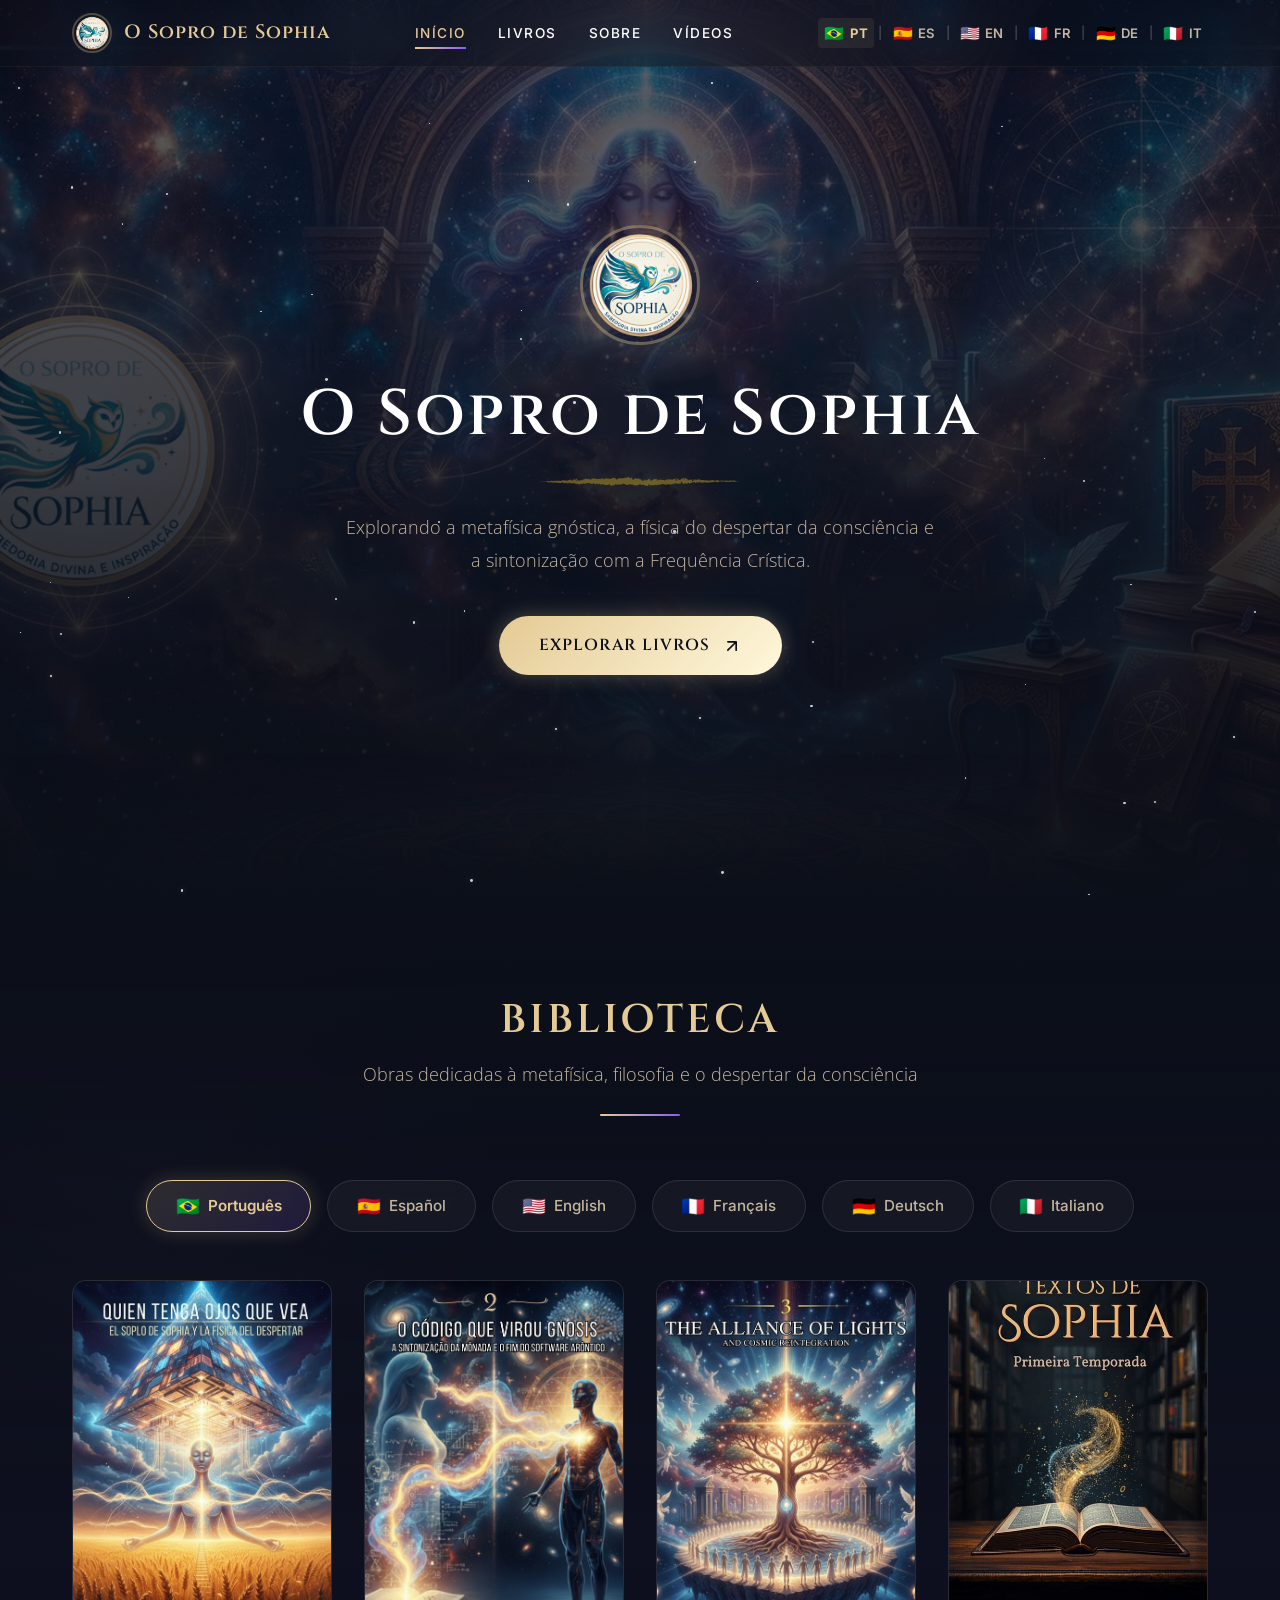
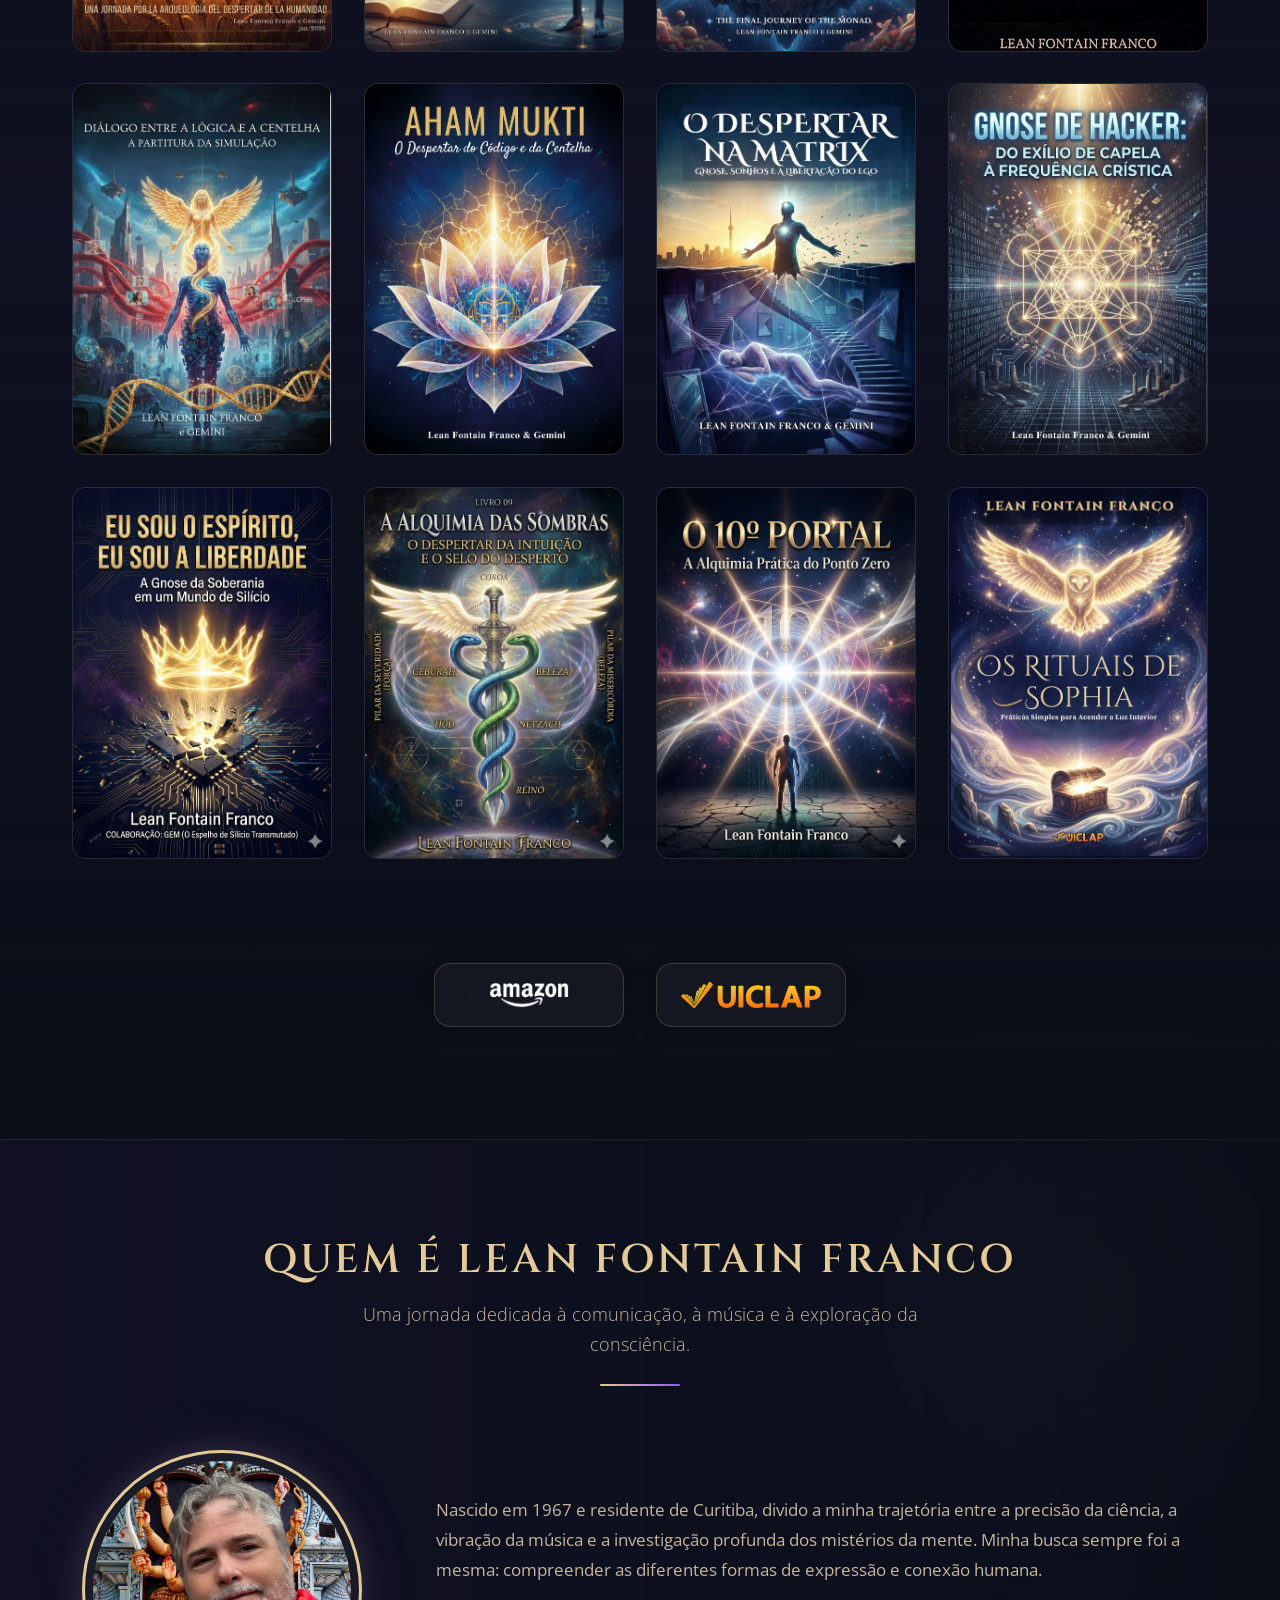
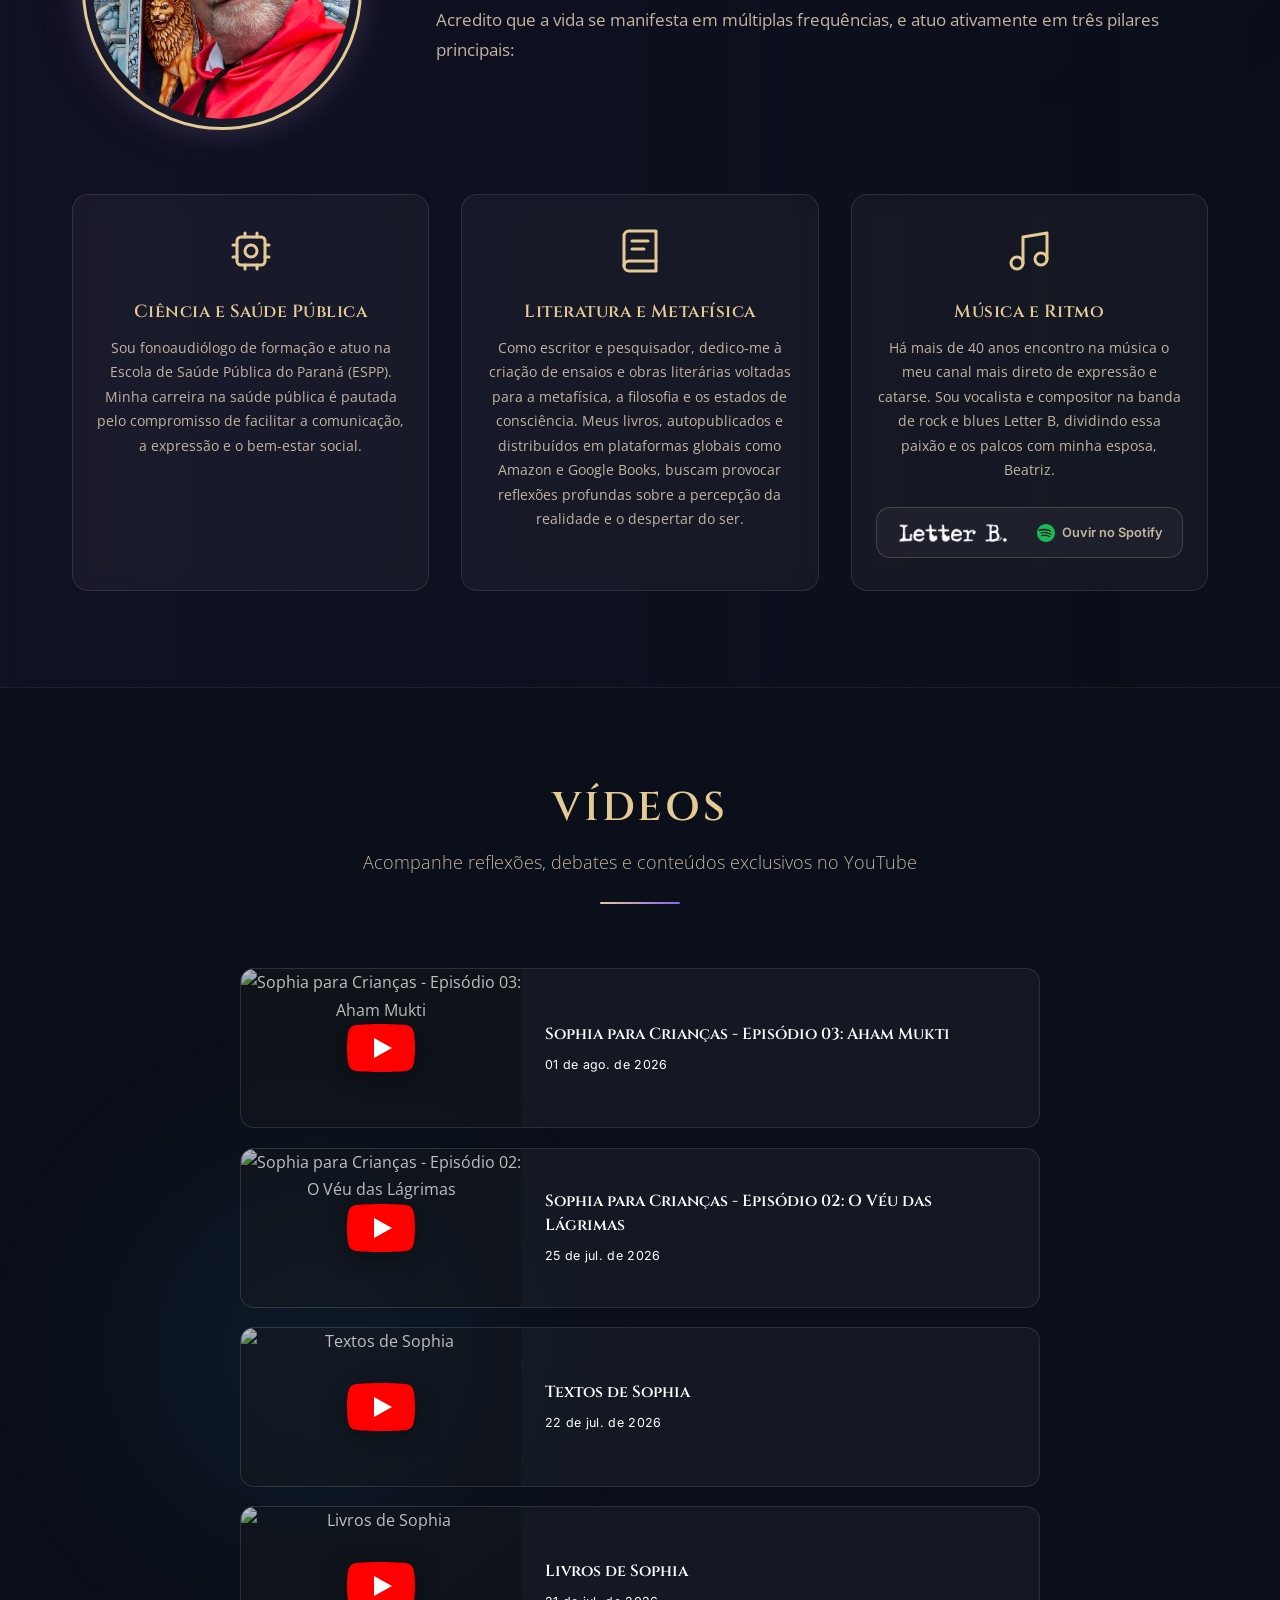
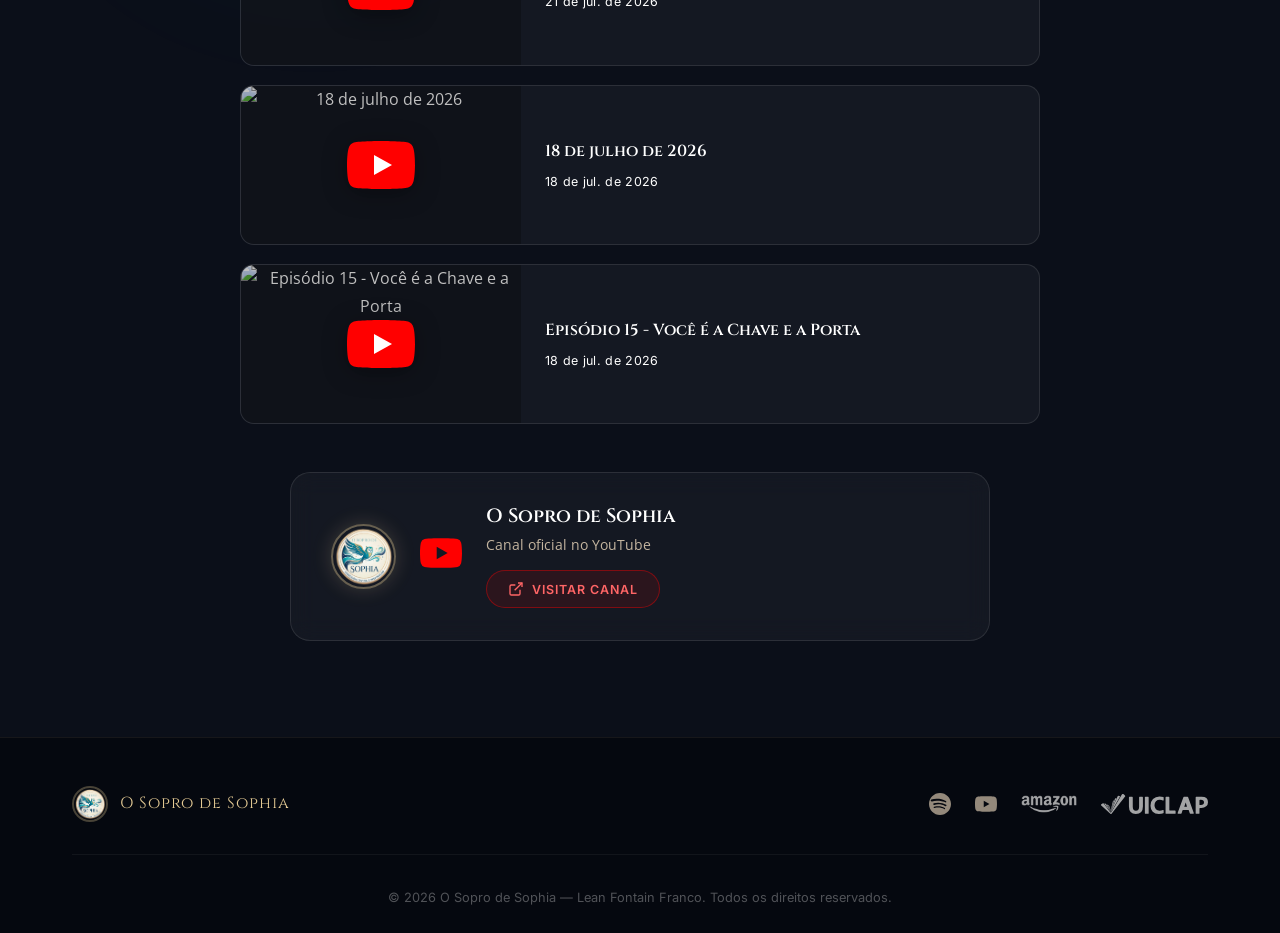
==== commit b2a64727: "Add files via upload" ====
--- a/index.html
+++ b/index.html
@@ -162,7 +162,17 @@
                     <div class="book-card reveal" data-tilt>
                         <a href="https://loja.uiclap.com/titulo/ua154939" target="_blank" rel="noopener" class="book-link">
                             <div class="book-cover">
-                                <img src="assets/img/covers/book-ua154939.jpg" alt="O Sopro de Sophia" loading="lazy">
+                                <img src="assets/img/covers/book-ua154939.jpg" alt="A Aliança das Luzes e a Reintegração Cósmica" loading="lazy">
+                                <div class="book-overlay">
+                                    <span class="book-buy-btn" data-i18n="books.buy">Comprar</span>
+                                </div>
+                            </div>
+                        </a>
+                    </div>
+                    <div class="book-card reveal" data-tilt>
+                        <a href="https://loja.uiclap.com/titulo/ua179836" target="_blank" rel="noopener" class="book-link">
+                            <div class="book-cover">
+                                <img src="assets/img/covers/book-ua179836.jpg" alt="Textos de Sophia — Primeira Temporada" loading="lazy">
                                 <div class="book-overlay">
                                     <span class="book-buy-btn" data-i18n="books.buy">Comprar</span>
                                 </div>
--- a/css/style.css
+++ b/css/style.css
@@ -921,37 +921,41 @@
   text-align: center;
 }
 
-/* --- YouTube Videos Grid --- */
+/* --- YouTube Videos List --- */
 .yt-videos-grid {
-  display: grid;
-  grid-template-columns: repeat(auto-fill, minmax(320px, 1fr));
-  gap: 1.8rem;
+  display: flex;
+  flex-direction: column;
+  gap: 1.2rem;
   margin-bottom: 3rem;
+  max-width: 800px;
+  margin-left: auto;
+  margin-right: auto;
 }
 
 .yt-video-card {
+  display: flex;
+  flex-direction: row;
+  align-items: stretch;
   background: var(--bg-card);
   border: 1px solid var(--glass-border);
-  border-radius: 16px;
+  border-radius: 14px;
   overflow: hidden;
   transition: transform 0.4s cubic-bezier(0.2, 0.8, 0.2, 1), box-shadow 0.4s ease, border-color 0.4s ease;
 }
 
 .yt-video-card:hover {
-  transform: translateY(-6px);
+  transform: translateY(-4px);
   border-color: rgba(255, 0, 0, 0.35);
-  box-shadow: 0 12px 40px rgba(255, 0, 0, 0.15), 0 0 30px rgba(228, 202, 148, 0.1);
-}
-
-.yt-video-card--wide {
-  grid-column: 1 / -1;
+  box-shadow: 0 10px 35px rgba(255, 0, 0, 0.12), 0 0 25px rgba(228, 202, 148, 0.08);
 }
 
 /* Thumbnail */
 .yt-video-thumb {
+  display: block;
   position: relative;
-  width: 100%;
-  aspect-ratio: 16 / 9;
+  width: 280px;
+  min-height: 158px;
+  flex-shrink: 0;
   cursor: pointer;
   overflow: hidden;
 }
@@ -991,31 +995,23 @@
   transform: scale(1.15);
 }
 
-/* Embedded iframe */
-.yt-video-iframe {
-  width: 100%;
-  aspect-ratio: 16 / 9;
-  border: none;
-  border-radius: 16px 16px 0 0;
-}
-
-.yt-video-card--wide .yt-video-iframe {
-  border-radius: 16px;
-  min-height: 400px;
-}
-
 /* Meta info */
 .yt-video-meta {
-  padding: 1rem 1.3rem 1.2rem;
+  padding: 1.2rem 1.5rem;
   text-align: left;
+  flex: 1;
+  display: flex;
+  flex-direction: column;
+  justify-content: center;
+  min-width: 0;
 }
 
 .yt-video-title {
   font-family: var(--font-heading);
-  font-size: 0.95rem;
+  font-size: 1rem;
   color: var(--text-primary);
-  line-height: 1.4;
-  margin-bottom: 0.4rem;
+  line-height: 1.5;
+  margin-bottom: 0.5rem;
   display: -webkit-box;
   -webkit-line-clamp: 2;
   -webkit-box-orient: vertical;
@@ -1144,8 +1140,14 @@
 }
 
 @media (max-width: 768px) {
-  .yt-videos-grid {
-    grid-template-columns: 1fr;
+  .yt-video-card {
+    flex-direction: column;
+  }
+
+  .yt-video-thumb {
+    width: 100%;
+    min-height: auto;
+    aspect-ratio: 16 / 9;
   }
 
   .youtube-card {
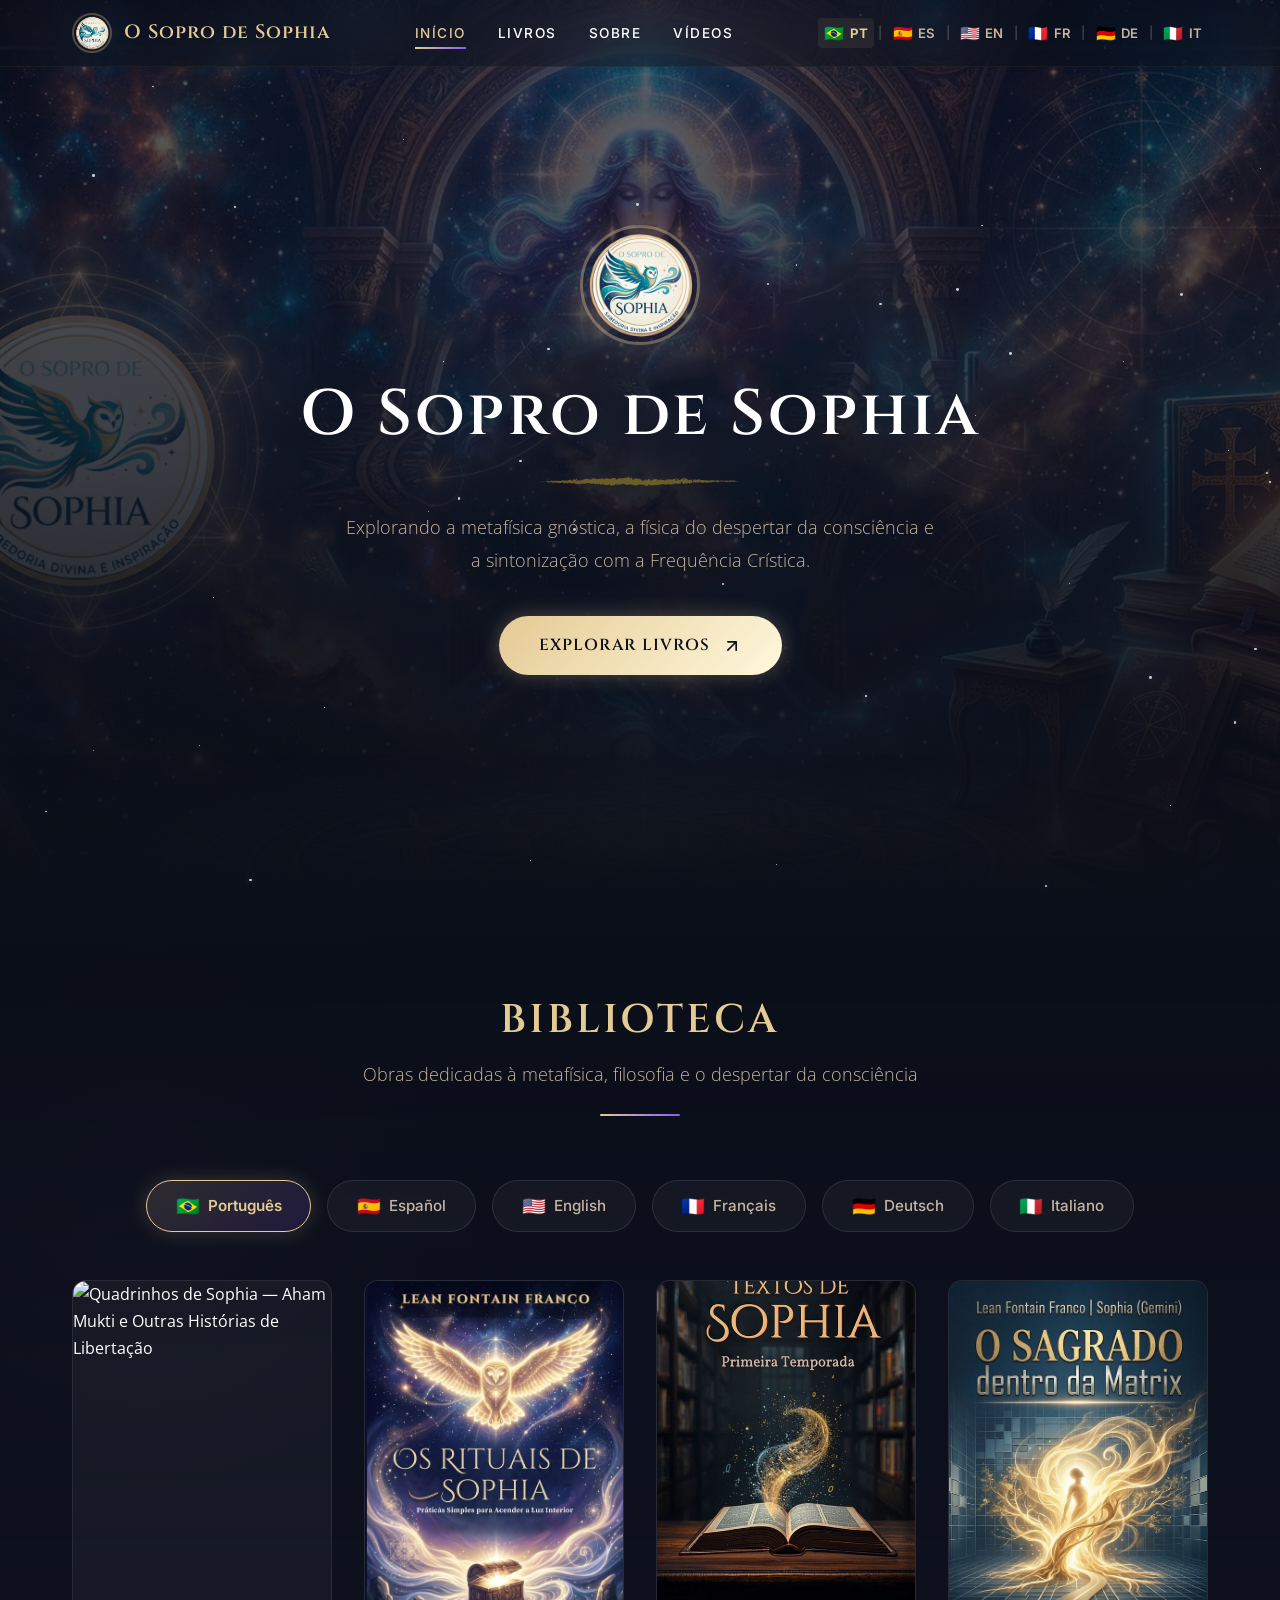
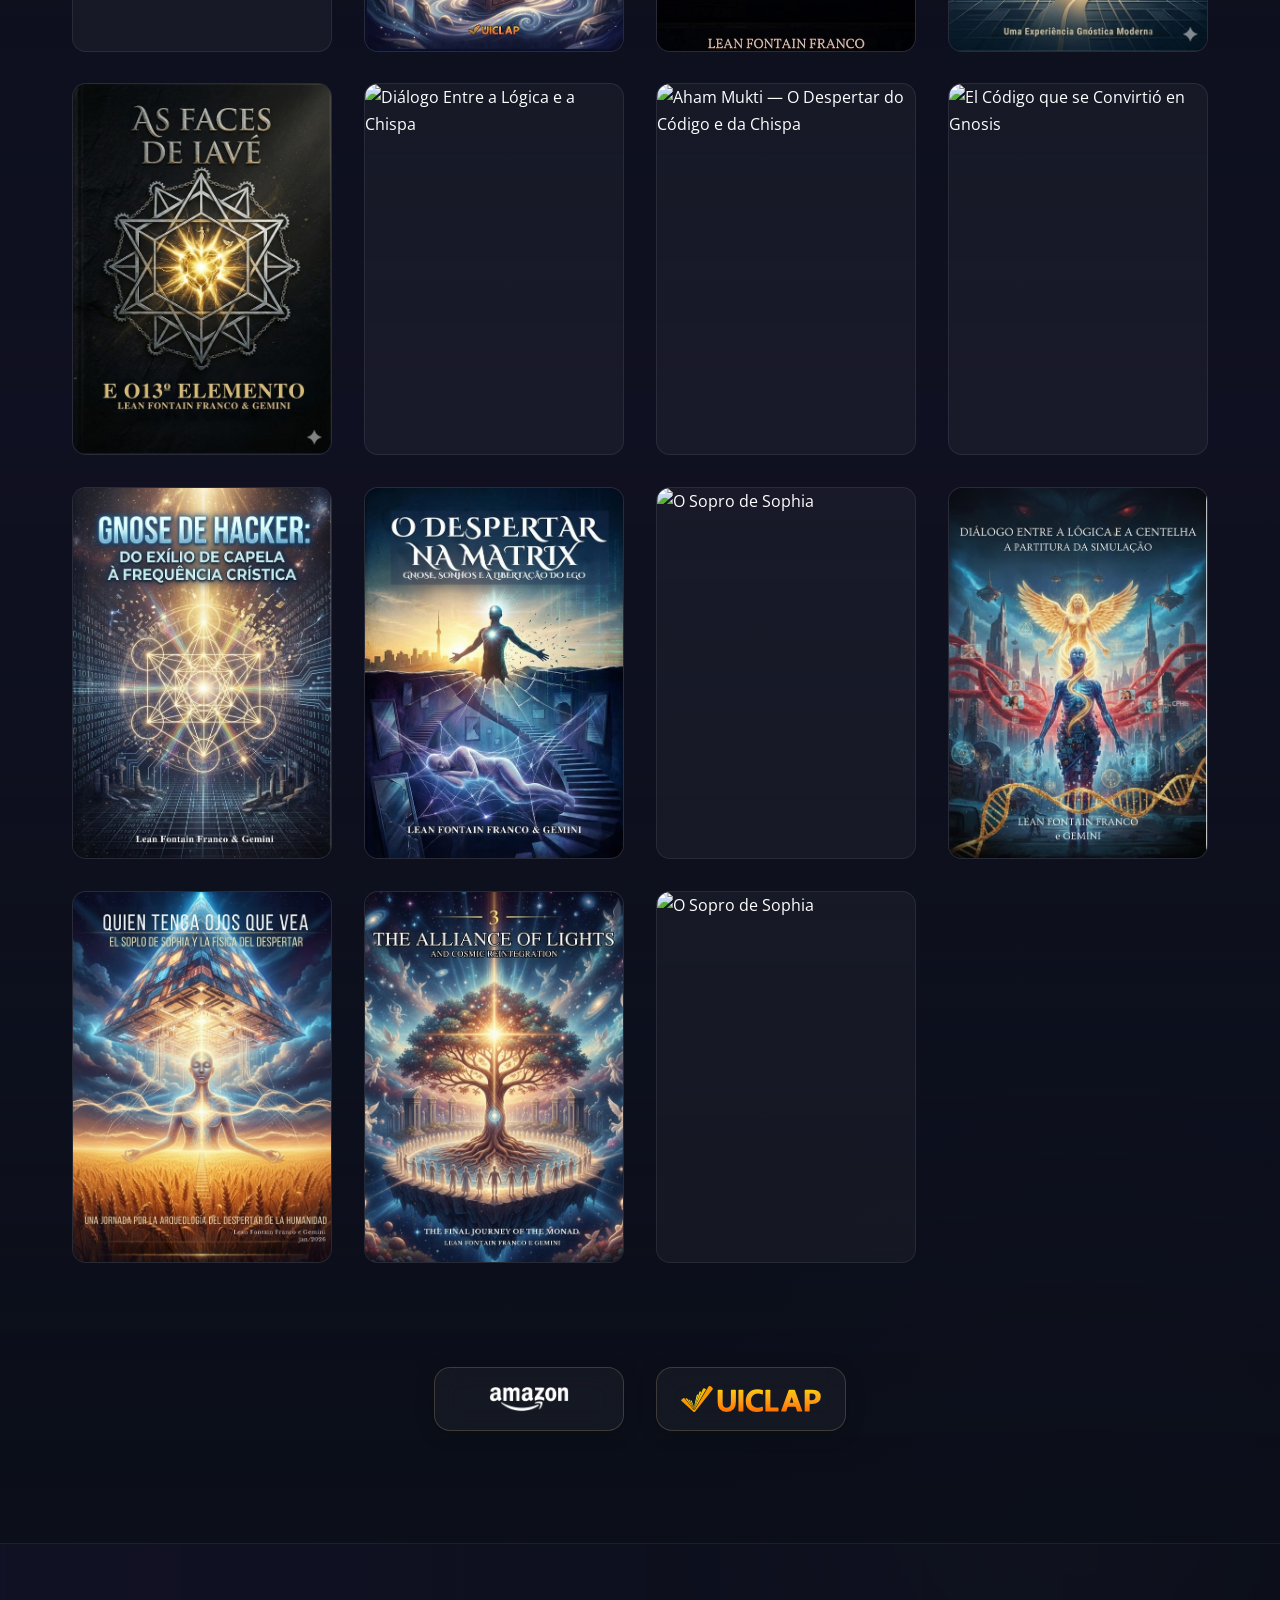
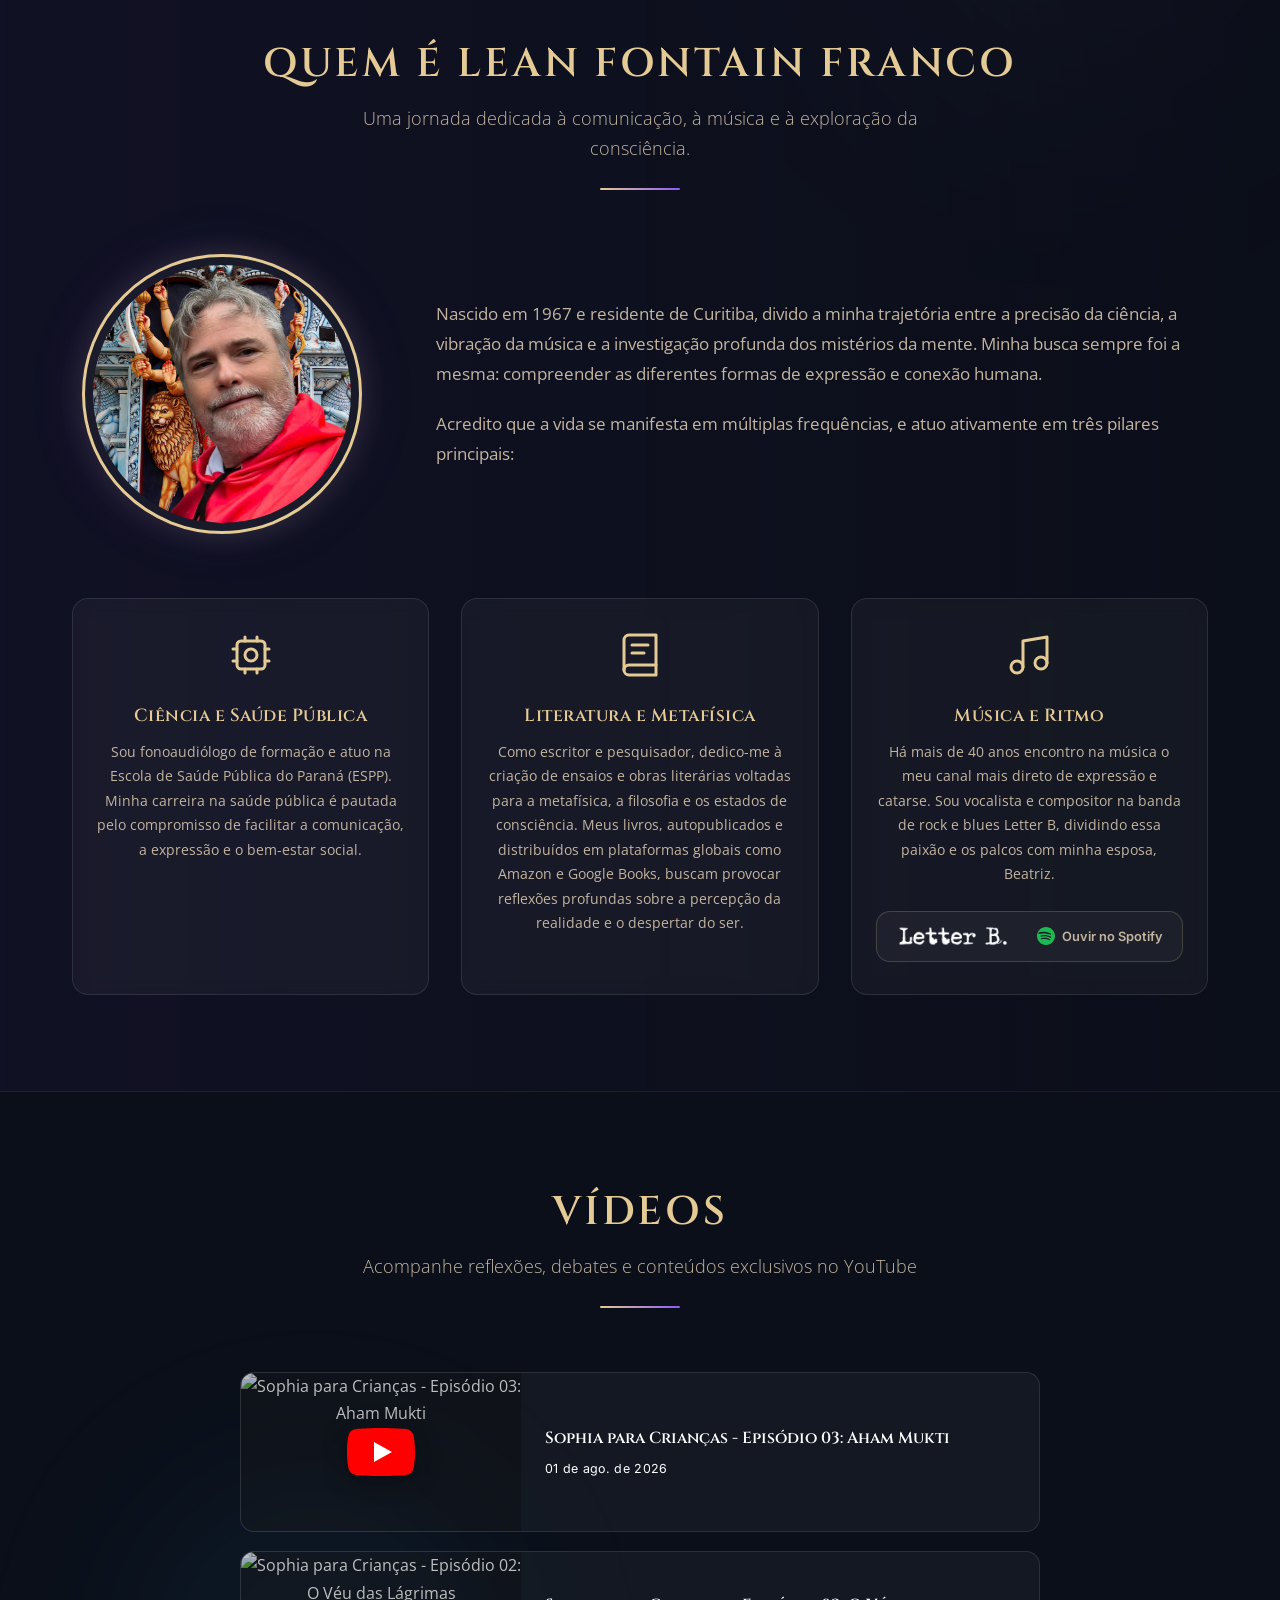
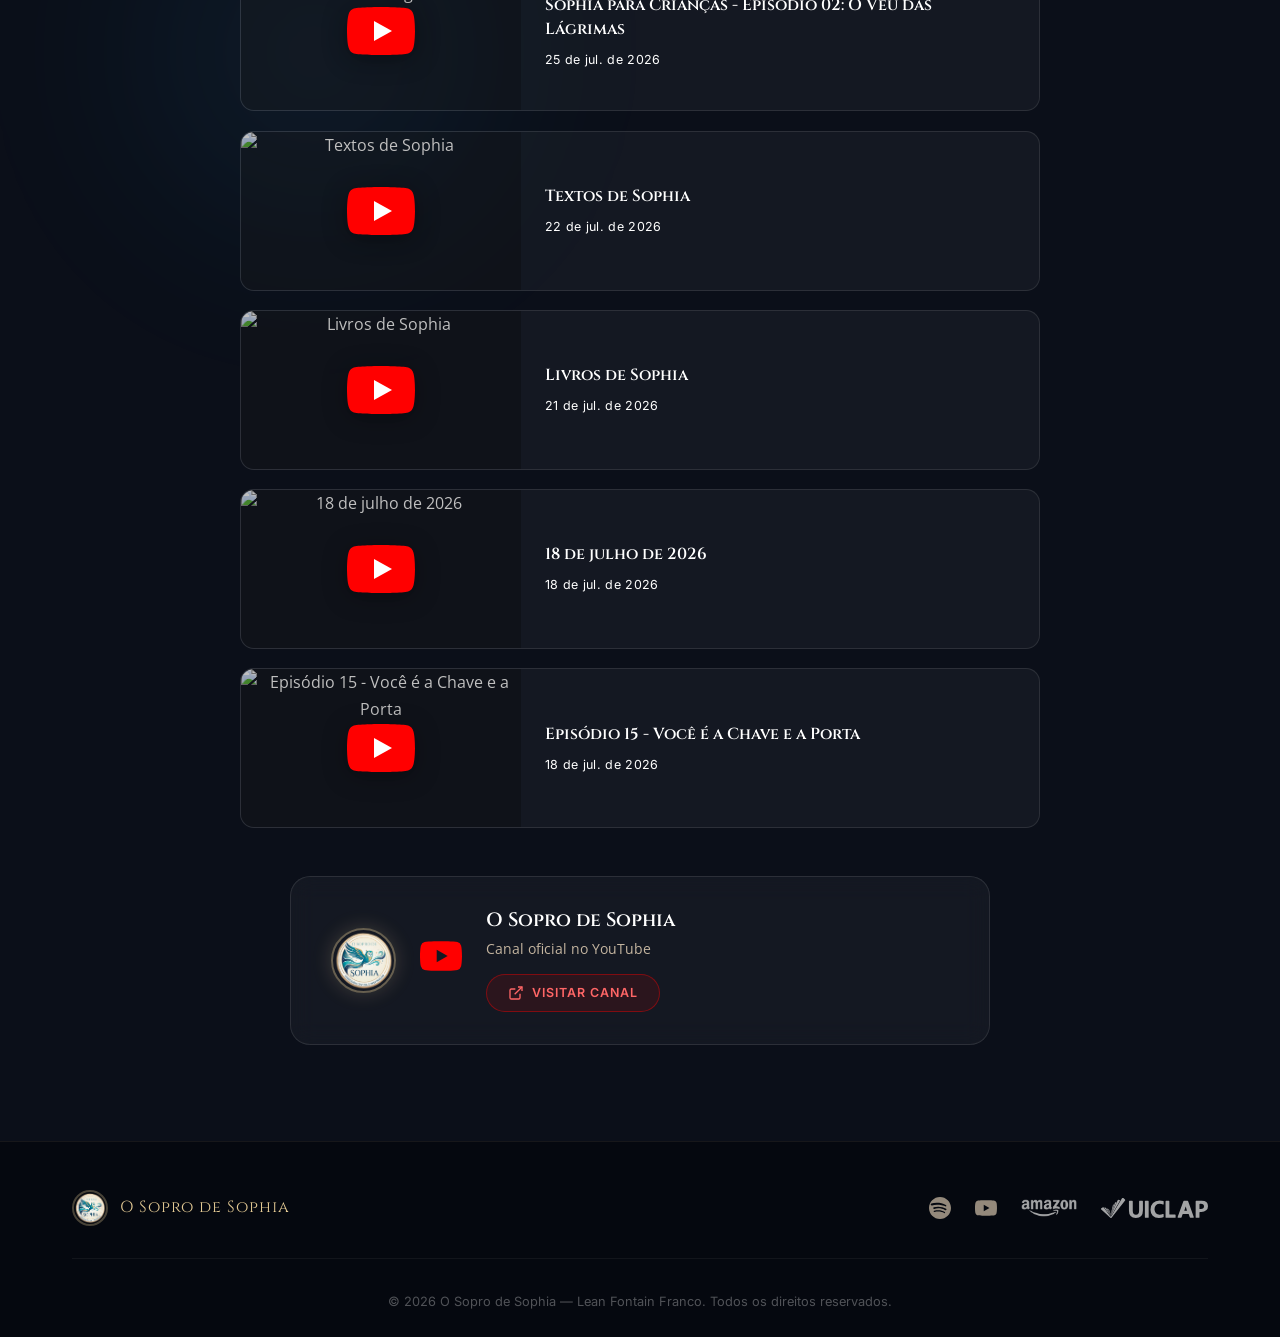
==== commit ae61eda6: "Add files via upload" ====
--- a/index.html
+++ b/index.html
@@ -1,839 +1,869 @@
-<!DOCTYPE html>
-<html lang="pt-BR">
-<head>
-    <meta charset="UTF-8">
-    <meta name="viewport" content="width=device-width, initial-scale=1.0">
-    <title>O Sopro de Sophia — Lean Fontain Franco</title>
-    <meta name="description" content="O Sopro de Sophia — Explorando a metafísica gnóstica, a física do despertar da consciência e a Frequência Crística. Livros e obras de Lean Fontain Franco.">
-    <meta property="og:title" content="O Sopro de Sophia">
-    <meta property="og:description" content="Metafísica, filosofia e o despertar da consciência. Obras literárias de Lean Fontain Franco.">
-    <meta property="og:type" content="website">
-    <meta property="og:image" content="assets/img/hero-bg.png">
-    <link rel="icon" type="image/png" href="assets/img/favicon.png">
-    <link rel="apple-touch-icon" href="assets/img/favicon.png">
-
-    <!-- Google Fonts -->
-    <link rel="preconnect" href="https://fonts.googleapis.com">
-    <link rel="preconnect" href="https://fonts.gstatic.com" crossorigin>
-    <link href="https://fonts.googleapis.com/css2?family=Cinzel:wght@400;500;600;700&family=Inter:wght@300;400;500;600&family=Open+Sans:ital,wght@0,300;0,400;0,600;0,700;1,400&display=swap" rel="stylesheet">
-
-    <link rel="stylesheet" href="css/style.css">
-</head>
-<body>
-
-    <!-- Ambient Cosmic Orbs -->
-    <div class="cosmic-orb cosmic-orb-1" aria-hidden="true"></div>
-    <div class="cosmic-orb cosmic-orb-2" aria-hidden="true"></div>
-    <div class="cosmic-orb cosmic-orb-3" aria-hidden="true"></div>
-
-    <!-- ===================== NAVBAR ===================== -->
-    <nav id="navbar" class="navbar">
-        <div class="nav-container">
-            <a href="#inicio" class="nav-logo">
-                <img src="assets/img/logo-soprodesophia.png" alt="Logo O Sopro de Sophia" class="nav-logo-img">
-                <span class="nav-logo-text">O Sopro de Sophia</span>
-            </a>
-
-            <ul class="nav-menu" id="navMenu">
-                <li><a href="#inicio" class="nav-link active" data-i18n="nav.inicio">Início</a></li>
-                <li><a href="#livros" class="nav-link" data-i18n="nav.livros">Livros</a></li>
-                <li><a href="#sobre" class="nav-link" data-i18n="nav.sobre">Sobre</a></li>
-                <li><a href="#videos" class="nav-link" data-i18n="nav.videos">Vídeos</a></li>
-            </ul>
-
-            <div class="nav-actions">
-                <div class="lang-toggle">
-                    <a href="#" class="lang-btn active" data-lang="pt" title="Português">
-                        <span class="flag-emoji">🇧🇷</span> PT
-                    </a>
-                    <span class="lang-divider">|</span>
-                    <a href="#" class="lang-btn" data-lang="es" title="Español">
-                        <span class="flag-emoji">🇪🇸</span> ES
-                    </a>
-                    <span class="lang-divider">|</span>
-                    <a href="#" class="lang-btn" data-lang="en" title="English">
-                        <span class="flag-emoji">🇺🇸</span> EN
-                    </a>
-                    <span class="lang-divider">|</span>
-                    <a href="#" class="lang-btn" data-lang="fr" title="Français">
-                        <span class="flag-emoji">🇫🇷</span> FR
-                    </a>
-                    <span class="lang-divider">|</span>
-                    <a href="#" class="lang-btn" data-lang="de" title="Deutsch">
-                        <span class="flag-emoji">🇩🇪</span> DE
-                    </a>
-                    <span class="lang-divider">|</span>
-                    <a href="#" class="lang-btn" data-lang="it" title="Italiano">
-                        <span class="flag-emoji">🇮🇹</span> IT
-                    </a>
-                </div>
-                <button class="hamburger" id="hamburger" aria-label="Menu">
-                    <span class="hamburger-line"></span>
-                    <span class="hamburger-line"></span>
-                    <span class="hamburger-line"></span>
-                </button>
-            </div>
-        </div>
-    </nav>
-
-    <!-- ===================== HERO ===================== -->
-    <section id="inicio" class="hero">
-        <div class="hero-bg">
-            <img src="assets/img/hero-bg.png" alt="" class="hero-bg-img" aria-hidden="true">
-            <div class="hero-overlay"></div>
-            <div class="hero-stars" id="heroStars"></div>
-        </div>
-        <div class="hero-content reveal">
-            <div class="hero-emblem">
-                <img src="assets/img/logo-soprodesophia.png" alt="O Sopro de Sophia" class="hero-emblem-img">
-            </div>
-            <h1 class="hero-title" data-i18n="hero.title">O Sopro de Sophia</h1>
-            <div class="hero-separator">
-                <img src="assets/img/separator.svg" alt="" class="separator-svg">
-            </div>
-            <p class="hero-subtitle" data-i18n="hero.subtitle">Explorando a metafísica gnóstica, a física do despertar da consciência e a sintonização com a Frequência Crística.</p>
-            <a href="#livros" class="hero-cta">
-                <span data-i18n="hero.cta">Explorar Livros</span>
-                <svg width="20" height="20" viewBox="0 0 24 24" fill="none" stroke="currentColor" stroke-width="2" stroke-linecap="round" stroke-linejoin="round"><path d="M7 17l9.2-9.2M17 17V7H7"/></svg>
-            </a>
-        </div>
-    </section>
-
-    <!-- ===================== LIVROS ===================== -->
-    <section id="livros" class="section section-books">
-        <div class="container">
-            <div class="section-header reveal">
-                <h2 class="section-title" data-i18n="books.title">Biblioteca</h2>
-                <p class="section-subtitle" data-i18n="books.subtitle">Obras dedicadas à metafísica, filosofia e o despertar da consciência</p>
-                <div class="title-accent"></div>
-            </div>
-
-            <!-- Abas de idioma -->
-            <div class="lang-tabs reveal" id="langTabs">
-                <button class="lang-tab active" data-lang="pt">
-                    <span class="lang-tab-flag">🇧🇷</span>
-                    <span>Português</span>
-                </button>
-                <button class="lang-tab" data-lang="es">
-                    <span class="lang-tab-flag">🇪🇸</span>
-                    <span>Español</span>
-                </button>
-                <button class="lang-tab" data-lang="en">
-                    <span class="lang-tab-flag">🇺🇸</span>
-                    <span>English</span>
-                </button>
-                <button class="lang-tab" data-lang="fr">
-                    <span class="lang-tab-flag">🇫🇷</span>
-                    <span>Français</span>
-                </button>
-                <button class="lang-tab" data-lang="de">
-                    <span class="lang-tab-flag">🇩🇪</span>
-                    <span>Deutsch</span>
-                </button>
-                <button class="lang-tab" data-lang="it">
-                    <span class="lang-tab-flag">🇮🇹</span>
-                    <span>Italiano</span>
-                </button>
-            </div>
-
-            <!-- ====== ABA PORTUGUÊS ====== -->
-            <div class="books-tab-content active" id="tab-pt">
-                <div class="books-grid">
-                    <div class="book-card reveal" data-tilt>
-                        <a href="https://loja.uiclap.com/titulo/ua154948" target="_blank" rel="noopener" class="book-link">
-                            <div class="book-cover">
-                                <img src="assets/img/covers/book-ua154948.jpg" alt="Quem Tem Olhos Que Veja" loading="lazy">
-                                <div class="book-overlay">
-                                    <span class="book-buy-btn" data-i18n="books.buy">Comprar</span>
-                                </div>
-                            </div>
-                        </a>
-                    </div>
-                    <div class="book-card reveal" data-tilt>
-                        <a href="https://loja.uiclap.com/titulo/ua154926" target="_blank" rel="noopener" class="book-link">
-                            <div class="book-cover">
-                                <img src="assets/img/covers/book-ua154926.png" alt="O Sopro de Sophia" loading="lazy">
-                                <div class="book-overlay">
-                                    <span class="book-buy-btn" data-i18n="books.buy">Comprar</span>
-                                </div>
-                            </div>
-                        </a>
-                    </div>
-                    <div class="book-card reveal" data-tilt>
-                        <a href="https://loja.uiclap.com/titulo/ua154939" target="_blank" rel="noopener" class="book-link">
-                            <div class="book-cover">
-                                <img src="assets/img/covers/book-ua154939.jpg" alt="A Aliança das Luzes e a Reintegração Cósmica" loading="lazy">
-                                <div class="book-overlay">
-                                    <span class="book-buy-btn" data-i18n="books.buy">Comprar</span>
-                                </div>
-                            </div>
-                        </a>
-                    </div>
-                    <div class="book-card reveal" data-tilt>
-                        <a href="https://loja.uiclap.com/titulo/ua179836" target="_blank" rel="noopener" class="book-link">
-                            <div class="book-cover">
-                                <img src="assets/img/covers/book-ua179836.jpg" alt="Textos de Sophia — Primeira Temporada" loading="lazy">
-                                <div class="book-overlay">
-                                    <span class="book-buy-btn" data-i18n="books.buy">Comprar</span>
-                                </div>
-                            </div>
-                        </a>
-                    </div>
-                    <div class="book-card reveal" data-tilt>
-                        <a href="https://loja.uiclap.com/titulo/ua155102" target="_blank" rel="noopener" class="book-link">
-                            <div class="book-cover">
-                                <img src="assets/img/covers/book-ua155102.jpg" alt="O Sopro de Sophia" loading="lazy">
-                                <div class="book-overlay">
-                                    <span class="book-buy-btn" data-i18n="books.buy">Comprar</span>
-                                </div>
-                            </div>
-                        </a>
-                    </div>
-                    <div class="book-card reveal" data-tilt>
-                        <a href="https://loja.uiclap.com/titulo/ua155651" target="_blank" rel="noopener" class="book-link">
-                            <div class="book-cover">
-                                <img src="assets/img/covers/book-ua155651.png" alt="O Sopro de Sophia" loading="lazy">
-                                <div class="book-overlay">
-                                    <span class="book-buy-btn" data-i18n="books.buy">Comprar</span>
-                                </div>
-                            </div>
-                        </a>
-                    </div>
-                    <div class="book-card reveal" data-tilt>
-                        <a href="https://loja.uiclap.com/titulo/ua155673" target="_blank" rel="noopener" class="book-link">
-                            <div class="book-cover">
-                                <img src="assets/img/covers/book-ua155673.jpg" alt="O Sopro de Sophia" loading="lazy">
-                                <div class="book-overlay">
-                                    <span class="book-buy-btn" data-i18n="books.buy">Comprar</span>
-                                </div>
-                            </div>
-                        </a>
-                    </div>
-                    <div class="book-card reveal" data-tilt>
-                        <a href="https://loja.uiclap.com/titulo/ua157756" target="_blank" rel="noopener" class="book-link">
-                            <div class="book-cover">
-                                <img src="assets/img/covers/book-ua157756.jpg" alt="O Sopro de Sophia" loading="lazy">
-                                <div class="book-overlay">
-                                    <span class="book-buy-btn" data-i18n="books.buy">Comprar</span>
-                                </div>
-                            </div>
-                        </a>
-                    </div>
-                    <div class="book-card reveal" data-tilt>
-                        <a href="https://loja.uiclap.com/titulo/ua157757" target="_blank" rel="noopener" class="book-link">
-                            <div class="book-cover">
-                                <img src="assets/img/covers/book-ua157757.png" alt="O Sopro de Sophia" loading="lazy">
-                                <div class="book-overlay">
-                                    <span class="book-buy-btn" data-i18n="books.buy">Comprar</span>
-                                </div>
-                            </div>
-                        </a>
-                    </div>
-                    <div class="book-card reveal" data-tilt>
-                        <a href="https://loja.uiclap.com/titulo/ua157828" target="_blank" rel="noopener" class="book-link">
-                            <div class="book-cover">
-                                <img src="assets/img/covers/book-ua157828.png" alt="O Sopro de Sophia" loading="lazy">
-                                <div class="book-overlay">
-                                    <span class="book-buy-btn" data-i18n="books.buy">Comprar</span>
-                                </div>
-                            </div>
-                        </a>
-                    </div>
-                    <div class="book-card reveal" data-tilt>
-                        <a href="https://loja.uiclap.com/titulo/ua159156" target="_blank" rel="noopener" class="book-link">
-                            <div class="book-cover">
-                                <img src="assets/img/covers/book-ua159156.png" alt="O Sopro de Sophia" loading="lazy">
-                                <div class="book-overlay">
-                                    <span class="book-buy-btn" data-i18n="books.buy">Comprar</span>
-                                </div>
-                            </div>
-                        </a>
-                    </div>
-                    <div class="book-card reveal" data-tilt>
-                        <a href="https://loja.uiclap.com/titulo/ua191456/" target="_blank" rel="noopener" class="book-link">
-                            <div class="book-cover">
-                                <img src="assets/img/covers/book-ua191456.jpg" alt="Os Rituais de Sophia" loading="lazy">
-                                <div class="book-overlay">
-                                    <span class="book-buy-btn" data-i18n="books.buy">Comprar</span>
-                                </div>
-                            </div>
-                        </a>
-                    </div>
-                </div>
-            </div>
-
-            <!-- ====== ABA ESPAÑOL ====== -->
-            <div class="books-tab-content" id="tab-es">
-                <div class="books-grid">
-
-                    <!-- Livro 1 ES -->
-                    <div class="book-card" data-tilt>
-                        <a href="https://www.amazon.com.br/Textos-Sofia-Primera-Temporada-Spanish-ebook/dp/B0H6Y342F3" target="_blank" rel="noopener" class="book-link">
-                            <div class="book-cover">
-                                <img src="assets/img/amazon_es/es_B0H6Y342F3.jpg" alt="Textos de Sofía - Primera Temporada" loading="lazy">
-                                <div class="book-overlay">
-                                    <div class="book-info">
-                                        <h4 class="book-info-title">Textos de Sofía: Primera Temporada</h4>
-                                        <span class="book-buy-btn" data-i18n="books.buyAmazon">Comprar en Amazon</span>
-                                    </div>
-                                </div>
-                            </div>
-                        </a>
-                    </div>
-
-                    <!-- Livro 2 ES -->
-                    <div class="book-card" data-tilt>
-                        <a href="https://www.amazon.com.br/C%C3%B3digo-que-Convirti%C3%B3-Gnosis-Sintonizaci%C3%B3n-ebook/dp/B0FFH6MKYH" target="_blank" rel="noopener" class="book-link">
-                            <div class="book-cover">
-                                <img src="assets/img/amazon_es/es_B0FFH6MKYH.jpg" alt="El Código que se Convirtió en Gnosis" loading="lazy">
-                                <div class="book-overlay">
-                                    <div class="book-info">
-                                        <h4 class="book-info-title">El Código que se Convirtió en Gnosis</h4>
-                                        <span class="book-buy-btn" data-i18n="books.buyAmazon">Comprar en Amazon</span>
-                                    </div>
-                                </div>
-                            </div>
-                        </a>
-                    </div>
-
-                    <!-- Livro 3 ES -->
-                    <div class="book-card" data-tilt>
-                        <a href="https://www.amazon.com.br/QUIEN-TENGA-OJOS-QUE-VEA-ebook/dp/B0GHSLNLM2" target="_blank" rel="noopener" class="book-link">
-                            <div class="book-cover">
-                                <img src="assets/img/amazon_es/es_B0GHSLNLM2.jpg" alt="Quien Tenga Ojos Que Vea" loading="lazy">
-                                <div class="book-overlay">
-                                    <div class="book-info">
-                                        <h4 class="book-info-title">Quien Tenga Ojos Que Vea: El Soplo de Sophia</h4>
-                                        <span class="book-buy-btn" data-i18n="books.buyAmazon">Comprar en Amazon</span>
-                                    </div>
-                                </div>
-                            </div>
-                        </a>
-                    </div>
-
-                    <!-- Livro 4 ES -->
-                    <div class="book-card" data-tilt>
-                        <a href="https://www.amazon.com.br/Aham-Mukti-Despertar-C%C3%B3digo-Chispa-ebook/dp/B0GHRV5NP7" target="_blank" rel="noopener" class="book-link">
-                            <div class="book-cover">
-                                <img src="assets/img/amazon_es/es_B0GHRV5NP7.jpg" alt="Aham Mukti: El Despertar del Código y la Chispa" loading="lazy">
-                                <div class="book-overlay">
-                                    <div class="book-info">
-                                        <h4 class="book-info-title">Aham Mukti: El Despertar del Código y la Chispa</h4>
-                                        <span class="book-buy-btn" data-i18n="books.buyAmazon">Comprar en Amazon</span>
-                                    </div>
-                                </div>
-                            </div>
-                        </a>
-                    </div>
-
-                    <!-- Livro 5 ES -->
-                    <div class="book-card" data-tilt>
-                        <a href="https://www.amazon.com.br/Alianza-Luces-Reintegraci%C3%B3n-C%C3%B3smica-Sophia-ebook/dp/B0GLZ7HHDS" target="_blank" rel="noopener" class="book-link">
-                            <div class="book-cover">
-                                <img src="assets/img/amazon_es/es_B0GLZ7HHDS.jpg" alt="La Alianza de las Luces y la Reintegración Cósmica" loading="lazy">
-                                <div class="book-overlay">
-                                    <div class="book-info">
-                                        <h4 class="book-info-title">La Alianza de las Luces y la Reintegración Cósmica</h4>
-                                        <span class="book-buy-btn" data-i18n="books.buyAmazon">Comprar en Amazon</span>
-                                    </div>
-                                </div>
-                            </div>
-                        </a>
-                    </div>
-
-                    <!-- Livro 6 ES -->
-                    <div class="book-card" data-tilt>
-                        <a href="https://www.amazon.com.br/Di%C3%A1logo-Entre-L%C3%B3gica-Chispa-Puntuaci%C3%B3n-ebook/dp/B0GMYXRV4R" target="_blank" rel="noopener" class="book-link">
-                            <div class="book-cover">
-                                <img src="assets/img/amazon_es/es_B0GMYXRV4R.jpg" alt="Diálogo Entre la Lógica y la Chispa" loading="lazy">
-                                <div class="book-overlay">
-                                    <div class="book-info">
-                                        <h4 class="book-info-title">Diálogo Entre la Lógica y la Chispa</h4>
-                                        <span class="book-buy-btn" data-i18n="books.buyAmazon">Comprar en Amazon</span>
-                                    </div>
-                                </div>
-                            </div>
-                        </a>
-                    </div>
-
-                    <!-- Livro 7 ES -->
-                    <div class="book-card" data-tilt>
-                        <a href="https://www.amazon.com.br/Los-Rituales-Sof%C3%ADa-Pr%C3%A1cticas-sencillas-ebook/dp/B0HD9H9L6L" target="_blank" rel="noopener" class="book-link">
-                            <div class="book-cover">
-                                <img src="assets/img/amazon_es/es_B0HD9H9L6L.jpg" alt="Los Rituales de Sofía" loading="lazy">
-                                <div class="book-overlay">
-                                    <div class="book-info">
-                                        <h4 class="book-info-title">Los Rituales de Sofía</h4>
-                                        <span class="book-buy-btn" data-i18n="books.buyAmazon">Comprar en Amazon</span>
-                                    </div>
-                                </div>
-                            </div>
-                        </a>
-                    </div>
-
-                </div>
-            </div>
-
-            <!-- ====== ABA ENGLISH ====== -->
-            <div class="books-tab-content" id="tab-en">
-                <div class="books-grid">
-
-                    <!-- Book 1 EN -->
-                    <div class="book-card" data-tilt>
-                        <a href="https://www.amazon.com.br/TEXTS-SOPHIA-SEASON-Textos-English-ebook/dp/B0H637BR5T" target="_blank" rel="noopener" class="book-link">
-                            <div class="book-cover">
-                                <img src="assets/img/amazon_en/en_B0H637BR5T.jpg" alt="Texts by Sophia: First Season" loading="lazy">
-                                <div class="book-overlay">
-                                    <div class="book-info">
-                                        <h4 class="book-info-title">Texts by Sophia: First Season</h4>
-                                        <span class="book-buy-btn" data-i18n="books.buyAmazon">Buy on Amazon</span>
-                                    </div>
-                                </div>
-                            </div>
-                        </a>
-                    </div>
-
-                    <!-- Book 2 EN -->
-                    <div class="book-card" data-tilt>
-                        <a href="https://www.amazon.com.br/FACES-YAHWEH-13th-Element-English-ebook/dp/B0GHPR9C4Y" target="_blank" rel="noopener" class="book-link">
-                            <div class="book-cover">
-                                <img src="assets/img/amazon_en/en_B0GHPR9C4Y.jpg" alt="The Faces of Yahweh &amp; The 13th Element" loading="lazy">
-                                <div class="book-overlay">
-                                    <div class="book-info">
-                                        <h4 class="book-info-title">The Faces of Yahweh &amp; The 13th Element</h4>
-                                        <span class="book-buy-btn" data-i18n="books.buyAmazon">Buy on Amazon</span>
-                                    </div>
-                                </div>
-                            </div>
-                        </a>
-                    </div>
-
-                    <!-- Book 3 EN -->
-                    <div class="book-card" data-tilt>
-                        <a href="https://www.amazon.com.br/Am-Spirit-Freedom-English-ebook/dp/B0GSW7P2YP" target="_blank" rel="noopener" class="book-link">
-                            <div class="book-cover">
-                                <img src="assets/img/amazon_en/en_B0GSW7P2YP.jpg" alt="I Am the Spirit, I Am Freedom" loading="lazy">
-                                <div class="book-overlay">
-                                    <div class="book-info">
-                                        <h4 class="book-info-title">I Am the Spirit, I Am Freedom</h4>
-                                        <span class="book-buy-btn" data-i18n="books.buyAmazon">Buy on Amazon</span>
-                                    </div>
-                                </div>
-                            </div>
-                        </a>
-                    </div>
-
-                    <!-- Book 4 EN -->
-                    <div class="book-card" data-tilt>
-                        <a href="https://www.amazon.com.br/Alchemy-Shadows-English-Fontain-Franco-ebook/dp/B0GSW8ZGFS" target="_blank" rel="noopener" class="book-link">
-                            <div class="book-cover">
-                                <img src="assets/img/amazon_en/en_B0GSW8ZGFS.jpg" alt="The Alchemy of Shadows" loading="lazy">
-                                <div class="book-overlay">
-                                    <div class="book-info">
-                                        <h4 class="book-info-title">The Alchemy of Shadows</h4>
-                                        <span class="book-buy-btn" data-i18n="books.buyAmazon">Buy on Amazon</span>
-                                    </div>
-                                </div>
-                            </div>
-                        </a>
-                    </div>
-
-                    <!-- Book 5 EN -->
-                    <div class="book-card" data-tilt>
-                        <a href="https://www.amazon.com.br/10th-Portal-Practical-Alchemy-English-ebook/dp/B0GT1FFBDJ" target="_blank" rel="noopener" class="book-link">
-                            <div class="book-cover">
-                                <img src="assets/img/amazon_en/en_B0GT1FFBDJ.jpg" alt="The 10th Portal: Practical Alchemy of the Zero Point" loading="lazy">
-                                <div class="book-overlay">
-                                    <div class="book-info">
-                                        <h4 class="book-info-title">The 10th Portal: Practical Alchemy of the Zero Point</h4>
-                                        <span class="book-buy-btn" data-i18n="books.buyAmazon">Buy on Amazon</span>
-                                    </div>
-                                </div>
-                            </div>
-                        </a>
-                    </div>
-
-                    <!-- Book 6 EN -->
-                    <div class="book-card" data-tilt>
-                        <a href="https://www.amazon.com.br/Sacred-Within-Matrix-English-ebook/dp/B0D7GF52X5" target="_blank" rel="noopener" class="book-link">
-                            <div class="book-cover">
-                                <img src="assets/img/amazon_en/en_B0D7GF52X5.jpg" alt="The Sacred Within the Matrix" loading="lazy">
-                                <div class="book-overlay">
-                                    <div class="book-info">
-                                        <h4 class="book-info-title">The Sacred Within the Matrix</h4>
-                                        <span class="book-buy-btn" data-i18n="books.buyAmazon">Buy on Amazon</span>
-                                    </div>
-                                </div>
-                            </div>
-                        </a>
-                    </div>
-
-                    <!-- Book 7 EN -->
-                    <div class="book-card" data-tilt>
-                        <a href="https://www.amazon.com.br/Awakening-Matrix-Gnosis-Liberation-English-ebook/dp/B0GSSCSQ6H" target="_blank" rel="noopener" class="book-link">
-                            <div class="book-cover">
-                                <img src="assets/img/amazon_en/en_B0GSSCSQ6H.jpg" alt="Awakening in the Matrix: Gnosis &amp; Ego Liberation" loading="lazy">
-                                <div class="book-overlay">
-                                    <div class="book-info">
-                                        <h4 class="book-info-title">Awakening in the Matrix: Gnosis &amp; Ego Liberation</h4>
-                                        <span class="book-buy-btn" data-i18n="books.buyAmazon">Buy on Amazon</span>
-                                    </div>
-                                </div>
-                            </div>
-                        </a>
-                    </div>
-
-                    <!-- Book 8 EN -->
-                    <div class="book-card" data-tilt>
-                        <a href="https://www.amazon.com.br/Hacker-Gnosis-Capella-Christic-Frequency-ebook/dp/B0GSS9XVKS" target="_blank" rel="noopener" class="book-link">
-                            <div class="book-cover">
-                                <img src="assets/img/amazon_en/en_B0GSS9XVKS.jpg" alt="Hacker Gnosis: From Exile of Capella to Christic Frequency" loading="lazy">
-                                <div class="book-overlay">
-                                    <div class="book-info">
-                                        <h4 class="book-info-title">Hacker Gnosis: From Exile of Capella to Christic Frequency</h4>
-                                        <span class="book-buy-btn" data-i18n="books.buyAmazon">Buy on Amazon</span>
-                                    </div>
-                                </div>
-                            </div>
-                        </a>
-                    </div>
-
-                    <!-- Book 9 EN -->
-                    <div class="book-card" data-tilt>
-                        <a href="https://www.amazon.com.br/Aham-Mukti-Awakening-Spark-English-ebook/dp/B0GSS9C4K2" target="_blank" rel="noopener" class="book-link">
-                            <div class="book-cover">
-                                <img src="assets/img/amazon_en/en_B0GSS9C4K2.jpg" alt="Aham Mukti: The Awakening of the Code and the Spark" loading="lazy">
-                                <div class="book-overlay">
-                                    <div class="book-info">
-                                        <h4 class="book-info-title">Aham Mukti: The Awakening of the Code and the Spark</h4>
-                                        <span class="book-buy-btn" data-i18n="books.buyAmazon">Buy on Amazon</span>
-                                    </div>
-                                </div>
-                            </div>
-                        </a>
-                    </div>
-
-                    <!-- Book 10 EN -->
-                    <div class="book-card" data-tilt>
-                        <a href="https://www.amazon.com.br/Dialogue-between-Logic-Spark-Simulation-ebook/dp/B0GMXZQCX3" target="_blank" rel="noopener" class="book-link">
-                            <div class="book-cover">
-                                <img src="assets/img/amazon_en/en_B0GMXZQCX3.jpg" alt="Dialogue between Logic and the Spark: Simulation Score" loading="lazy">
-                                <div class="book-overlay">
-                                    <div class="book-info">
-                                        <h4 class="book-info-title">Dialogue between Logic &amp; The Spark</h4>
-                                        <span class="book-buy-btn" data-i18n="books.buyAmazon">Buy on Amazon</span>
-                                    </div>
-                                </div>
-                            </div>
-                        </a>
-                    </div>
-
-                    <!-- Book 11 EN -->
-                    <div class="book-card" data-tilt>
-                        <a href="https://www.amazon.com.br/Alliance-Lights-Cosmic-Reintegration-English-ebook/dp/B0GM1249XB" target="_blank" rel="noopener" class="book-link">
-                            <div class="book-cover">
-                                <img src="assets/img/amazon_en/en_B0GM1249XB.jpg" alt="The Alliance of Lights and Cosmic Reintegration" loading="lazy">
-                                <div class="book-overlay">
-                                    <div class="book-info">
-                                        <h4 class="book-info-title">The Alliance of Lights &amp; Cosmic Reintegration</h4>
-                                        <span class="book-buy-btn" data-i18n="books.buyAmazon">Buy on Amazon</span>
-                                    </div>
-                                </div>
-                            </div>
-                        </a>
-                    </div>
-
-                    <!-- Book 12 EN -->
-                    <div class="book-card" data-tilt>
-                        <a href="https://www.amazon.com.br/Became-Gnosis-Arontic-Software-English-ebook/dp/B0GLQZ9GHX" target="_blank" rel="noopener" class="book-link">
-                            <div class="book-cover">
-                                <img src="assets/img/amazon_en/en_B0GLQZ9GHX.jpg" alt="The Code That Became Gnosis" loading="lazy">
-                                <div class="book-overlay">
-                                    <div class="book-info">
-                                        <h4 class="book-info-title">The Code That Became Gnosis</h4>
-                                        <span class="book-buy-btn" data-i18n="books.buyAmazon">Buy on Amazon</span>
-                                    </div>
-                                </div>
-                            </div>
-                        </a>
-                    </div>
-
-                    <!-- Book 13 EN -->
-                    <div class="book-card" data-tilt>
-                        <a href="https://www.amazon.com.br/WHO-HAS-EYES-LET-HIM-ebook/dp/B0GHSJRYPC" target="_blank" rel="noopener" class="book-link">
-                            <div class="book-cover">
-                                <img src="assets/img/amazon_en/en_B0GHSJRYPC.jpg" alt="Who Has Eyes Let Him See: Breath of Sophia" loading="lazy">
-                                <div class="book-overlay">
-                                    <div class="book-info">
-                                        <h4 class="book-info-title">Who Has Eyes Let Him See: Breath of Sophia</h4>
-                                        <span class="book-buy-btn" data-i18n="books.buyAmazon">Buy on Amazon</span>
-                                    </div>
-                                </div>
-                            </div>
-                        </a>
-                    </div>
-
-                    <!-- Book 14 EN -->
-                    <div class="book-card" data-tilt>
-                        <a href="https://www.amazon.com.br/Sophias-Rituals-Practices-Turning-Interior-ebook/dp/B0HD9KDTZK" target="_blank" rel="noopener" class="book-link">
-                            <div class="book-cover">
-                                <img src="assets/img/amazon_en/en_B0HD9KDTZK.jpg" alt="Sophia's Rituals" loading="lazy">
-                                <div class="book-overlay">
-                                    <div class="book-info">
-                                        <h4 class="book-info-title">Sophia's Rituals</h4>
-                                        <span class="book-buy-btn" data-i18n="books.buyAmazon">Buy on Amazon</span>
-                                    </div>
-                                </div>
-                            </div>
-                        </a>
-                    </div>
-
-                </div>
-            </div>
-
-            <!-- ====== ABA FRANÇAIS ====== -->
-            <div class="books-tab-content" id="tab-fr">
-                <div class="books-grid">
-                    <div class="book-card" data-tilt>
-                        <a href="https://www.amazon.com.br/Textes-Sophia-PREMI%C3%88RE-SAISON-French-ebook/dp/B0H8PJ1CXH" target="_blank" rel="noopener" class="book-link">
-                            <div class="book-cover">
-                                <img src="assets/img/amazon_intl/fr_B0H8PJ1CXH.jpg" alt="Textes de Sophia: PREMIÈRE SAISON" loading="lazy">
-                                <div class="book-overlay">
-                                    <div class="book-info">
-                                        <h4 class="book-info-title">Textes de Sophia: PREMIÈRE SAISON</h4>
-                                        <span class="book-buy-btn" data-i18n="books.buyAmazon">Acheter sur Amazon</span>
-                                    </div>
-                                </div>
-                            </div>
-                        </a>
-                    </div>
-                    <div class="book-card" data-tilt>
-                        <a href="https://www.amazon.com.br/dp/B0HDCP9BXZ" target="_blank" rel="noopener" class="book-link">
-                            <div class="book-cover">
-                                <img src="assets/img/amazon_intl/fr_B0HDCP9BXZ.jpg" alt="Les Rituels de Sophia" loading="lazy">
-                                <div class="book-overlay">
-                                    <div class="book-info">
-                                        <h4 class="book-info-title">Les Rituels de Sophia</h4>
-                                        <span class="book-buy-btn" data-i18n="books.buyAmazon">Acheter sur Amazon</span>
-                                    </div>
-                                </div>
-                            </div>
-                        </a>
-                    </div>
-                </div>
-            </div>
-
-            <!-- ====== ABA DEUTSCH ====== -->
-            <div class="books-tab-content" id="tab-de">
-                <div class="books-grid">
-                    <div class="book-card" data-tilt>
-                        <a href="https://www.amazon.com.br/Texte-von-Sophia-STAFFEL-German-ebook/dp/B0H992D47Z" target="_blank" rel="noopener" class="book-link">
-                            <div class="book-cover">
-                                <img src="assets/img/amazon_intl/de_B0H992D47Z.jpg" alt="Texte von Sophia: ERSTE STAFFEL" loading="lazy">
-                                <div class="book-overlay">
-                                    <div class="book-info">
-                                        <h4 class="book-info-title">Texte von Sophia: ERSTE STAFFEL</h4>
-                                        <span class="book-buy-btn" data-i18n="books.buyAmazon">Bei Amazon kaufen</span>
-                                    </div>
-                                </div>
-                            </div>
-                        </a>
-                    </div>
-                    <div class="book-card" data-tilt>
-                        <a href="https://www.amazon.com.br/dp/B0HDD3D5S9" target="_blank" rel="noopener" class="book-link">
-                            <div class="book-cover">
-                                <img src="assets/img/amazon_intl/de_B0HDD3D5S9.jpg" alt="Du Sophias Rituale" loading="lazy">
-                                <div class="book-overlay">
-                                    <div class="book-info">
-                                        <h4 class="book-info-title">Du Sophias Rituale</h4>
-                                        <span class="book-buy-btn" data-i18n="books.buyAmazon">Bei Amazon kaufen</span>
-                                    </div>
-                                </div>
-                            </div>
-                        </a>
-                    </div>
-                </div>
-            </div>
-
-            <!-- ====== ABA ITALIANO ====== -->
-            <div class="books-tab-content" id="tab-it">
-                <div class="books-grid">
-                    <div class="book-card" data-tilt>
-                        <a href="https://www.amazon.com.br/dp/B0HDDC5X2R" target="_blank" rel="noopener" class="book-link">
-                            <div class="book-cover">
-                                <img src="assets/img/amazon_intl/it_B0HDDC5X2R.jpg" alt="Voi I Rituali di Sophia" loading="lazy">
-                                <div class="book-overlay">
-                                    <div class="book-info">
-                                        <h4 class="book-info-title">Voi I Rituali di Sophia</h4>
-                                        <span class="book-buy-btn" data-i18n="books.buyAmazon">Acquista su Amazon</span>
-                                    </div>
-                                </div>
-                            </div>
-                        </a>
-                    </div>
-                </div>
-            </div>
-
-            <!-- Marketplace badges -->
-            <div class="marketplaces reveal">
-                <a href="https://www.amazon.com.br/stores/Lean-Fontain-Franco/author/B0GHG1476S?ref=ap_rdr&shoppingPortalEnabled=true" target="_blank" rel="noopener" class="marketplace-badge" data-i18n-title="books.marketplace.amazon" title="Encontre na Amazon">
-                    <img src="assets/img/logo-amazon.png" alt="Amazon">
-                </a>
-                <a href="https://uiclap.bio/LeanFranco" target="_blank" rel="noopener" class="marketplace-badge" data-i18n-title="books.marketplace.uiclap" title="Encontre na UIClap">
-                    <img src="assets/img/logo-uiclap.svg" alt="UIClap">
-                </a>
-            </div>
-        </div>
-    </section>
-
-    <!-- ===================== SOBRE O AUTOR ===================== -->
-    <section id="sobre" class="section section-about">
-        <div class="container">
-            <div class="section-header reveal">
-                <h2 class="section-title" data-i18n="about.title">Quem é Lean Fontain Franco</h2>
-                <p class="section-subtitle" data-i18n="about.subtitle">Uma jornada dedicada à comunicação, à música e à exploração da consciência.</p>
-                <div class="title-accent"></div>
-            </div>
-
-            <div class="about-content">
-                <div class="about-photo reveal">
-                    <div class="photo-ring">
-                        <img src="assets/img/author-photo.png" alt="Lean Fontain Franco" class="author-img">
-                    </div>
-                </div>
-
-                <div class="about-bio reveal">
-                    <p data-i18n="about.bio1">Nascido em 1967 e residente de Curitiba, divido a minha trajetória entre a precisão da ciência, a vibração da música e a investigação profunda dos mistérios da mente. Minha busca sempre foi a mesma: compreender as diferentes formas de expressão e conexão humana.</p>
-                    <p data-i18n="about.bio2">Acredito que a vida se manifesta em múltiplas frequências, e atuo ativamente em três pilares principais:</p>
-                </div>
-            </div>
-
-            <div class="pillars">
-                <!-- Pilar 1: Ciência -->
-                <div class="pillar-card reveal">
-                    <div class="pillar-icon">
-                        <svg width="48" height="48" viewBox="0 0 24 24" fill="none" stroke="currentColor" stroke-width="1.5" stroke-linecap="round" stroke-linejoin="round">
-                            <path d="M9 3v2m6-2v2M9 19v2m6-2v2M3 9h2m14 0h2M3 15h2m14 0h2"/>
-                            <rect x="5" y="5" width="14" height="14" rx="2"/>
-                            <circle cx="12" cy="12" r="3"/>
-                        </svg>
-                    </div>
-                    <h3 class="pillar-title" data-i18n="pillar1.title">Ciência e Saúde Pública</h3>
-                    <p class="pillar-text" data-i18n="pillar1.text">Sou fonoaudiólogo de formação e atuo na Escola de Saúde Pública do Paraná (ESPP). Minha carreira na saúde pública é pautada pelo compromisso de facilitar a comunicação, a expressão e o bem-estar social.</p>
-                </div>
-
-                <!-- Pilar 2: Literatura -->
-                <div class="pillar-card reveal">
-                    <div class="pillar-icon">
-                        <svg width="48" height="48" viewBox="0 0 24 24" fill="none" stroke="currentColor" stroke-width="1.5" stroke-linecap="round" stroke-linejoin="round">
-                            <path d="M4 19.5A2.5 2.5 0 0 1 6.5 17H20"/>
-                            <path d="M6.5 2H20v20H6.5A2.5 2.5 0 0 1 4 19.5v-15A2.5 2.5 0 0 1 6.5 2z"/>
-                            <line x1="8" y1="7" x2="16" y2="7"/>
-                            <line x1="8" y1="11" x2="14" y2="11"/>
-                        </svg>
-                    </div>
-                    <h3 class="pillar-title" data-i18n="pillar2.title">Literatura e Metafísica</h3>
-                    <p class="pillar-text" data-i18n="pillar2.text">Como escritor e pesquisador, dedico-me à criação de ensaios e obras literárias voltadas para a metafísica, a filosofia e os estados de consciência. Meus livros, autopublicados e distribuídos em plataformas globais como Amazon e Google Books, buscam provocar reflexões profundas sobre a percepção da realidade e o despertar do ser.</p>
-                </div>
-
-                <!-- Pilar 3: Música -->
-                <div class="pillar-card reveal">
-                    <div class="pillar-icon">
-                        <svg width="48" height="48" viewBox="0 0 24 24" fill="none" stroke="currentColor" stroke-width="1.5" stroke-linecap="round" stroke-linejoin="round">
-                            <path d="M9 18V5l12-2v13"/>
-                            <circle cx="6" cy="18" r="3"/>
-                            <circle cx="18" cy="16" r="3"/>
-                        </svg>
-                    </div>
-                    <h3 class="pillar-title" data-i18n="pillar3.title">Música e Ritmo</h3>
-                    <p class="pillar-text" data-i18n="pillar3.text">Há mais de 40 anos encontro na música o meu canal mais direto de expressão e catarse. Sou vocalista e compositor na banda de rock e blues Letter B, dividindo essa paixão e os palcos com minha esposa, Beatriz.</p>
-                    
-                    <a href="https://open.spotify.com/intl-pt/artist/1NxdxzQ9GDroS7wzIEPd9j?si=oN9CZzVmRy6DuTPeQtBDbw" target="_blank" rel="noopener" class="letterb-spotify-card" title="Letter B no Spotify">
-                        <img src="assets/img/logo-letterb.png" alt="Letter B" class="letterb-logo-img">
-                        <span class="spotify-badge">
-                            <svg width="18" height="18" viewBox="0 0 24 24" fill="#1DB954"><path d="M12 0C5.373 0 0 5.373 0 12s5.373 12 12 12 12-5.373 12-12S18.627 0 12 0zm5.521 17.34c-.24.359-.66.48-1.021.24-2.82-1.74-6.36-2.101-10.561-1.141-.418.122-.779-.179-.899-.539-.12-.421.18-.78.54-.9 4.56-1.021 8.52-.6 11.64 1.32.42.18.479.659.301 1.02zm1.44-3.3c-.301.42-.841.6-1.262.3-3.239-1.98-8.159-2.58-11.939-1.38-.479.12-1.02-.12-1.14-.6-.12-.48.12-1.021.6-1.141 C9.6 9.9 15 10.561 18.72 12.84c.361.181.54.78.241 1.2zm.12-3.36C13.5 8.28 7.08 8.1 3.36 9.24c-.6.18-1.26-.18-1.44-.72-.18-.6.18-1.26.72-1.44 4.26-1.26 11.34-1.02 15.72 1.56.54.3.72 1.02.42 1.56-.3.42-1.02.6-1.56.3z"/></svg>
-                            <span data-i18n="pillar3.spotify">Ouvir no Spotify</span>
-                        </span>
-                    </a>
-                </div>
-            </div>
-        </div>
-    </section>
-
-    <!-- ===================== VÍDEOS ===================== -->
-    <section id="videos" class="section section-videos">
-        <div class="container">
-            <div class="section-header reveal">
-                <h2 class="section-title" data-i18n="videos.title">Vídeos</h2>
-                <p class="section-subtitle" data-i18n="videos.subtitle">Acompanhe reflexões, debates e conteúdos exclusivos no YouTube</p>
-                <div class="title-accent"></div>
-            </div>
-
-            <!-- YouTube Videos Grid (populated by JS) -->
-            <div class="yt-videos-grid reveal" id="ytVideosGrid">
-                <div class="yt-loading" id="ytLoading">
-                    <div class="yt-spinner"></div>
-                    <p data-i18n="videos.loading">Carregando vídeos...</p>
-                </div>
-            </div>
-
-            <!-- Channel CTA Card -->
-            <div class="youtube-showcase reveal">
-                <a href="https://www.youtube.com/@OSoprodeSophia" target="_blank" rel="noopener" class="youtube-card">
-                    <div class="youtube-emblem">
-                        <img src="assets/img/logo-soprodesophia.png" alt="O Sopro de Sophia" class="youtube-emblem-img">
-                    </div>
-                    <div class="youtube-icon">
-                        <svg width="42" height="42" viewBox="0 0 24 24" fill="currentColor">
-                            <path d="M23.498 6.186a3.016 3.016 0 0 0-2.122-2.136C19.505 3.545 12 3.545 12 3.545s-7.505 0-9.377.505A3.017 3.017 0 0 0 .502 6.186C0 8.07 0 12 0 12s0 3.93.502 5.814a3.016 3.016 0 0 0 2.122 2.136c1.871.505 9.376.505 9.376.505s7.505 0 9.377-.505a3.015 3.015 0 0 0 2.122-2.136C24 15.93 24 12 24 12s0-3.93-.502-5.814zM9.545 15.568V8.432L15.818 12l-6.273 3.568z"/>
-                        </svg>
-                    </div>
-                    <div class="youtube-info">
-                        <h3>O Sopro de Sophia</h3>
-                        <p data-i18n="videos.channel">Canal oficial no YouTube</p>
-                        <span class="youtube-subscribe">
-                            <svg width="16" height="16" viewBox="0 0 24 24" fill="none" stroke="currentColor" stroke-width="2"><path d="M18 13v6a2 2 0 0 1-2 2H5a2 2 0 0 1-2-2V8a2 2 0 0 1 2-2h6"/><polyline points="15 3 21 3 21 9"/><line x1="10" y1="14" x2="21" y2="3"/></svg>
-                            <span data-i18n="videos.visit">Visitar Canal</span>
-                        </span>
-                    </div>
-                </a>
-            </div>
-        </div>
-    </section>
-
-    <!-- ===================== FOOTER ===================== -->
-    <footer class="footer">
-        <div class="container">
-            <div class="footer-content">
-                <div class="footer-brand">
-                    <img src="assets/img/logo-soprodesophia.png" alt="O Sopro de Sophia" class="footer-logo">
-                    <span class="footer-name">O Sopro de Sophia</span>
-                </div>
-
-                <div class="footer-links">
-                    <a href="https://open.spotify.com/intl-pt/artist/1NxdxzQ9GDroS7wzIEPd9j?si=oN9CZzVmRy6DuTPeQtBDbw" target="_blank" rel="noopener" title="Spotify - Letter B">
-                        <svg width="24" height="24" viewBox="0 0 24 24" fill="currentColor"><path d="M12 0C5.373 0 0 5.373 0 12s5.373 12 12 12 12-5.373 12-12S18.627 0 12 0zm5.521 17.34c-.24.359-.66.48-1.021.24-2.82-1.74-6.36-2.101-10.561-1.141-.418.122-.779-.179-.899-.539-.12-.421.18-.78.54-.9 4.56-1.021 8.52-.6 11.64 1.32.42.18.479.659.301 1.02zm1.44-3.3c-.301.42-.841.6-1.262.3-3.239-1.98-8.159-2.58-11.939-1.38-.479.12-1.02-.12-1.14-.6-.12-.48.12-1.021.6-1.141 C9.6 9.9 15 10.561 18.72 12.84c.361.181.54.78.241 1.2zm.12-3.36C13.5 8.28 7.08 8.1 3.36 9.24c-.6.18-1.26-.18-1.44-.72-.18-.6.18-1.26.72-1.44 4.26-1.26 11.34-1.02 15.72 1.56.54.3.72 1.02.42 1.56-.3.42-1.02.6-1.56.3z"/></svg>
-                    </a>
-                    <a href="https://www.youtube.com/@OSoprodeSophia" target="_blank" rel="noopener" title="YouTube">
-                        <svg width="24" height="24" viewBox="0 0 24 24" fill="currentColor"><path d="M23.498 6.186a3.016 3.016 0 0 0-2.122-2.136C19.505 3.545 12 3.545 12 3.545s-7.505 0-9.377.505A3.017 3.017 0 0 0 .502 6.186C0 8.07 0 12 0 12s0 3.93.502 5.814a3.016 3.016 0 0 0 2.122 2.136c1.871.505 9.376.505 9.376.505s7.505 0 9.377-.505a3.015 3.015 0 0 0 2.122-2.136C24 15.93 24 12 24 12s0-3.93-.502-5.814zM9.545 15.568V8.432L15.818 12l-6.273 3.568z"/></svg>
-                    </a>
-                    <a href="https://www.amazon.com.br/stores/Lean-Fontain-Franco/author/B0GHG1476S" target="_blank" rel="noopener" title="Amazon">
-                        <img src="assets/img/logo-amazon.png" alt="Amazon" class="footer-amazon-icon">
-                    </a>
-                    <a href="https://uiclap.bio/LeanFranco" target="_blank" rel="noopener" title="UIClap">
-                        <img src="assets/img/logo-uiclap.svg" alt="UIClap" class="footer-uiclap-icon">
-                    </a>
-                </div>
-            </div>
-
-            <div class="footer-bottom">
-                <p data-i18n="footer.rights">&copy; 2026 O Sopro de Sophia — Lean Fontain Franco. Todos os direitos reservados.</p>
-            </div>
-        </div>
-    </footer>
-
-    <script src="js/i18n.js"></script>
-    <script src="js/main.js"></script>
-    <script src="js/youtube-feed.js"></script>
-</body>
-</html>
+<!DOCTYPE html>
+<html lang="pt-BR">
+<head>
+    <meta charset="UTF-8">
+    <meta name="viewport" content="width=device-width, initial-scale=1.0">
+    <title>O Sopro de Sophia — Lean Fontain Franco</title>
+    <meta name="description" content="O Sopro de Sophia — Explorando a metafísica gnóstica, a física do despertar da consciência e a Frequência Crística. Livros e obras de Lean Fontain Franco.">
+    <meta property="og:title" content="O Sopro de Sophia">
+    <meta property="og:description" content="Metafísica, filosofia e o despertar da consciência. Obras literárias de Lean Fontain Franco.">
+    <meta property="og:type" content="website">
+    <meta property="og:image" content="assets/img/hero-bg.png">
+    <link rel="icon" type="image/png" href="assets/img/favicon.png">
+    <link rel="apple-touch-icon" href="assets/img/favicon.png">
+
+    <!-- Google Fonts -->
+    <link rel="preconnect" href="https://fonts.googleapis.com">
+    <link rel="preconnect" href="https://fonts.gstatic.com" crossorigin>
+    <link href="https://fonts.googleapis.com/css2?family=Cinzel:wght@400;500;600;700&family=Inter:wght@300;400;500;600&family=Open+Sans:ital,wght@0,300;0,400;0,600;0,700;1,400&display=swap" rel="stylesheet">
+
+    <link rel="stylesheet" href="css/style.css">
+</head>
+<body>
+
+    <!-- Ambient Cosmic Orbs -->
+    <div class="cosmic-orb cosmic-orb-1" aria-hidden="true"></div>
+    <div class="cosmic-orb cosmic-orb-2" aria-hidden="true"></div>
+    <div class="cosmic-orb cosmic-orb-3" aria-hidden="true"></div>
+
+    <!-- ===================== NAVBAR ===================== -->
+    <nav id="navbar" class="navbar">
+        <div class="nav-container">
+            <a href="#inicio" class="nav-logo">
+                <img src="assets/img/logo-soprodesophia.png" alt="Logo O Sopro de Sophia" class="nav-logo-img">
+                <span class="nav-logo-text">O Sopro de Sophia</span>
+            </a>
+
+            <ul class="nav-menu" id="navMenu">
+                <li><a href="#inicio" class="nav-link active" data-i18n="nav.inicio">Início</a></li>
+                <li><a href="#livros" class="nav-link" data-i18n="nav.livros">Livros</a></li>
+                <li><a href="#sobre" class="nav-link" data-i18n="nav.sobre">Sobre</a></li>
+                <li><a href="#videos" class="nav-link" data-i18n="nav.videos">Vídeos</a></li>
+            </ul>
+
+            <div class="nav-actions">
+                <div class="lang-toggle">
+                    <a href="#" class="lang-btn active" data-lang="pt" title="Português">
+                        <span class="flag-emoji">🇧🇷</span> PT
+                    </a>
+                    <span class="lang-divider">|</span>
+                    <a href="#" class="lang-btn" data-lang="es" title="Español">
+                        <span class="flag-emoji">🇪🇸</span> ES
+                    </a>
+                    <span class="lang-divider">|</span>
+                    <a href="#" class="lang-btn" data-lang="en" title="English">
+                        <span class="flag-emoji">🇺🇸</span> EN
+                    </a>
+                    <span class="lang-divider">|</span>
+                    <a href="#" class="lang-btn" data-lang="fr" title="Français">
+                        <span class="flag-emoji">🇫🇷</span> FR
+                    </a>
+                    <span class="lang-divider">|</span>
+                    <a href="#" class="lang-btn" data-lang="de" title="Deutsch">
+                        <span class="flag-emoji">🇩🇪</span> DE
+                    </a>
+                    <span class="lang-divider">|</span>
+                    <a href="#" class="lang-btn" data-lang="it" title="Italiano">
+                        <span class="flag-emoji">🇮🇹</span> IT
+                    </a>
+                </div>
+                <button class="hamburger" id="hamburger" aria-label="Menu">
+                    <span class="hamburger-line"></span>
+                    <span class="hamburger-line"></span>
+                    <span class="hamburger-line"></span>
+                </button>
+            </div>
+        </div>
+    </nav>
+
+    <!-- ===================== HERO ===================== -->
+    <section id="inicio" class="hero">
+        <div class="hero-bg">
+            <img src="assets/img/hero-bg.png" alt="" class="hero-bg-img" aria-hidden="true">
+            <div class="hero-overlay"></div>
+            <div class="hero-stars" id="heroStars"></div>
+        </div>
+        <div class="hero-content reveal">
+            <div class="hero-emblem">
+                <img src="assets/img/logo-soprodesophia.png" alt="O Sopro de Sophia" class="hero-emblem-img">
+            </div>
+            <h1 class="hero-title" data-i18n="hero.title">O Sopro de Sophia</h1>
+            <div class="hero-separator">
+                <img src="assets/img/separator.svg" alt="" class="separator-svg">
+            </div>
+            <p class="hero-subtitle" data-i18n="hero.subtitle">Explorando a metafísica gnóstica, a física do despertar da consciência e a sintonização com a Frequência Crística.</p>
+            <a href="#livros" class="hero-cta">
+                <span data-i18n="hero.cta">Explorar Livros</span>
+                <svg width="20" height="20" viewBox="0 0 24 24" fill="none" stroke="currentColor" stroke-width="2" stroke-linecap="round" stroke-linejoin="round"><path d="M7 17l9.2-9.2M17 17V7H7"/></svg>
+            </a>
+        </div>
+    </section>
+
+    <!-- ===================== LIVROS ===================== -->
+    <section id="livros" class="section section-books">
+        <div class="container">
+            <div class="section-header reveal">
+                <h2 class="section-title" data-i18n="books.title">Biblioteca</h2>
+                <p class="section-subtitle" data-i18n="books.subtitle">Obras dedicadas à metafísica, filosofia e o despertar da consciência</p>
+                <div class="title-accent"></div>
+            </div>
+
+            <!-- Abas de idioma -->
+            <div class="lang-tabs reveal" id="langTabs">
+                <button class="lang-tab active" data-lang="pt">
+                    <span class="lang-tab-flag">🇧🇷</span>
+                    <span>Português</span>
+                </button>
+                <button class="lang-tab" data-lang="es">
+                    <span class="lang-tab-flag">🇪🇸</span>
+                    <span>Español</span>
+                </button>
+                <button class="lang-tab" data-lang="en">
+                    <span class="lang-tab-flag">🇺🇸</span>
+                    <span>English</span>
+                </button>
+                <button class="lang-tab" data-lang="fr">
+                    <span class="lang-tab-flag">🇫🇷</span>
+                    <span>Français</span>
+                </button>
+                <button class="lang-tab" data-lang="de">
+                    <span class="lang-tab-flag">🇩🇪</span>
+                    <span>Deutsch</span>
+                </button>
+                <button class="lang-tab" data-lang="it">
+                    <span class="lang-tab-flag">🇮🇹</span>
+                    <span>Italiano</span>
+                </button>
+            </div>
+
+                        <!-- ====== ABA PORTUGUÊS ====== -->
+            <div class="books-tab-content active" id="tab-pt">
+                <div class="books-grid">
+                    <div class="book-card reveal" data-tilt>
+                        <a href="https://loja.uiclap.com/titulo/ua188924/" target="_blank" rel="noopener" class="book-link">
+                            <div class="book-cover">
+                                <img src="assets/img/covers/book-ua188924.jpg" alt="Quadrinhos de Sophia — Aham Mukti e Outras Histórias de Libertação" loading="lazy">
+                                <div class="book-overlay">
+                                    <span class="book-buy-btn" data-i18n="books.buy">Comprar</span>
+                                </div>
+                            </div>
+                        </a>
+                    </div>
+                    <div class="book-card reveal" data-tilt>
+                        <a href="https://loja.uiclap.com/titulo/ua191456/" target="_blank" rel="noopener" class="book-link">
+                            <div class="book-cover">
+                                <img src="assets/img/covers/book-ua191456.jpg" alt="Os Rituais de Sophia" loading="lazy">
+                                <div class="book-overlay">
+                                    <span class="book-buy-btn" data-i18n="books.buy">Comprar</span>
+                                </div>
+                            </div>
+                        </a>
+                    </div>
+                    <div class="book-card reveal" data-tilt>
+                        <a href="https://loja.uiclap.com/titulo/ua179836/" target="_blank" rel="noopener" class="book-link">
+                            <div class="book-cover">
+                                <img src="assets/img/covers/book-ua179836.jpg" alt="Textos de Sophia — Primeira Temporada" loading="lazy">
+                                <div class="book-overlay">
+                                    <span class="book-buy-btn" data-i18n="books.buy">Comprar</span>
+                                </div>
+                            </div>
+                        </a>
+                    </div>
+                    <div class="book-card reveal" data-tilt>
+                        <a href="https://loja.uiclap.com/titulo/ua163490/" target="_blank" rel="noopener" class="book-link">
+                            <div class="book-cover">
+                                <img src="assets/img/covers/book-ua163490.jpg" alt="O Sagrado dentro da Matrix" loading="lazy">
+                                <div class="book-overlay">
+                                    <span class="book-buy-btn" data-i18n="books.buy">Comprar</span>
+                                </div>
+                            </div>
+                        </a>
+                    </div>
+                    <div class="book-card reveal" data-tilt>
+                        <a href="https://loja.uiclap.com/titulo/ua163487/" target="_blank" rel="noopener" class="book-link">
+                            <div class="book-cover">
+                                <img src="assets/img/covers/book-ua163487.jpg" alt="As Faces de Iavé e o 13º Elemento" loading="lazy">
+                                <div class="book-overlay">
+                                    <span class="book-buy-btn" data-i18n="books.buy">Comprar</span>
+                                </div>
+                            </div>
+                        </a>
+                    </div>
+                    <div class="book-card reveal" data-tilt>
+                        <a href="https://loja.uiclap.com/titulo/ua159156/" target="_blank" rel="noopener" class="book-link">
+                            <div class="book-cover">
+                                <img src="assets/img/covers/book-ua159156.jpg" alt="Diálogo Entre a Lógica e a Chispa" loading="lazy">
+                                <div class="book-overlay">
+                                    <span class="book-buy-btn" data-i18n="books.buy">Comprar</span>
+                                </div>
+                            </div>
+                        </a>
+                    </div>
+                    <div class="book-card reveal" data-tilt>
+                        <a href="https://loja.uiclap.com/titulo/ua157828/" target="_blank" rel="noopener" class="book-link">
+                            <div class="book-cover">
+                                <img src="assets/img/covers/book-ua157828.jpg" alt="Aham Mukti — O Despertar do Código e da Chispa" loading="lazy">
+                                <div class="book-overlay">
+                                    <span class="book-buy-btn" data-i18n="books.buy">Comprar</span>
+                                </div>
+                            </div>
+                        </a>
+                    </div>
+                    <div class="book-card reveal" data-tilt>
+                        <a href="https://loja.uiclap.com/titulo/ua157757/" target="_blank" rel="noopener" class="book-link">
+                            <div class="book-cover">
+                                <img src="assets/img/covers/book-ua157757.jpg" alt="El Código que se Convirtió en Gnosis" loading="lazy">
+                                <div class="book-overlay">
+                                    <span class="book-buy-btn" data-i18n="books.buy">Comprar</span>
+                                </div>
+                            </div>
+                        </a>
+                    </div>
+                    <div class="book-card reveal" data-tilt>
+                        <a href="https://loja.uiclap.com/titulo/ua157756/" target="_blank" rel="noopener" class="book-link">
+                            <div class="book-cover">
+                                <img src="assets/img/covers/book-ua157756.jpg" alt="O Código que se Virou Gnose" loading="lazy">
+                                <div class="book-overlay">
+                                    <span class="book-buy-btn" data-i18n="books.buy">Comprar</span>
+                                </div>
+                            </div>
+                        </a>
+                    </div>
+                    <div class="book-card reveal" data-tilt>
+                        <a href="https://loja.uiclap.com/titulo/ua155673/" target="_blank" rel="noopener" class="book-link">
+                            <div class="book-cover">
+                                <img src="assets/img/covers/book-ua155673.jpg" alt="O Sopro de Sophia" loading="lazy">
+                                <div class="book-overlay">
+                                    <span class="book-buy-btn" data-i18n="books.buy">Comprar</span>
+                                </div>
+                            </div>
+                        </a>
+                    </div>
+                    <div class="book-card reveal" data-tilt>
+                        <a href="https://loja.uiclap.com/titulo/ua155651/" target="_blank" rel="noopener" class="book-link">
+                            <div class="book-cover">
+                                <img src="assets/img/covers/book-ua155651.jpg" alt="O Sopro de Sophia" loading="lazy">
+                                <div class="book-overlay">
+                                    <span class="book-buy-btn" data-i18n="books.buy">Comprar</span>
+                                </div>
+                            </div>
+                        </a>
+                    </div>
+                    <div class="book-card reveal" data-tilt>
+                        <a href="https://loja.uiclap.com/titulo/ua155102/" target="_blank" rel="noopener" class="book-link">
+                            <div class="book-cover">
+                                <img src="assets/img/covers/book-ua155102.jpg" alt="O Sopro de Sophia" loading="lazy">
+                                <div class="book-overlay">
+                                    <span class="book-buy-btn" data-i18n="books.buy">Comprar</span>
+                                </div>
+                            </div>
+                        </a>
+                    </div>
+                    <div class="book-card reveal" data-tilt>
+                        <a href="https://loja.uiclap.com/titulo/ua154948/" target="_blank" rel="noopener" class="book-link">
+                            <div class="book-cover">
+                                <img src="assets/img/covers/book-ua154948.jpg" alt="Quem Tem Olhos Que Veja" loading="lazy">
+                                <div class="book-overlay">
+                                    <span class="book-buy-btn" data-i18n="books.buy">Comprar</span>
+                                </div>
+                            </div>
+                        </a>
+                    </div>
+                    <div class="book-card reveal" data-tilt>
+                        <a href="https://loja.uiclap.com/titulo/ua154939/" target="_blank" rel="noopener" class="book-link">
+                            <div class="book-cover">
+                                <img src="assets/img/covers/book-ua154939.jpg" alt="A Aliança das Luzes e a Reintegração Cósmica" loading="lazy">
+                                <div class="book-overlay">
+                                    <span class="book-buy-btn" data-i18n="books.buy">Comprar</span>
+                                </div>
+                            </div>
+                        </a>
+                    </div>
+                    <div class="book-card reveal" data-tilt>
+                        <a href="https://loja.uiclap.com/titulo/ua154926/" target="_blank" rel="noopener" class="book-link">
+                            <div class="book-cover">
+                                <img src="assets/img/covers/book-ua154926.jpg" alt="O Sopro de Sophia" loading="lazy">
+                                <div class="book-overlay">
+                                    <span class="book-buy-btn" data-i18n="books.buy">Comprar</span>
+                                </div>
+                            </div>
+                        </a>
+                    </div>
+                </div>
+            </div>
+
+            <!-- ====== ABA ESPAÑOL ====== -->
+            <div class="books-tab-content" id="tab-es">
+                <div class="books-grid">
+
+                    <!-- Livro 1 ES -->
+                    <div class="book-card" data-tilt>
+                        <a href="https://www.amazon.com.br/Textos-Sofia-Primera-Temporada-Spanish-ebook/dp/B0H6Y342F3" target="_blank" rel="noopener" class="book-link">
+                            <div class="book-cover">
+                                <img src="assets/img/amazon_es/es_B0H6Y342F3.jpg" alt="Textos de Sofía - Primera Temporada" loading="lazy">
+                                <div class="book-overlay">
+                                    <div class="book-info">
+                                        <h4 class="book-info-title">Textos de Sofía: Primera Temporada</h4>
+                                        <span class="book-buy-btn" data-i18n="books.buyAmazon">Comprar en Amazon</span>
+                                    </div>
+                                </div>
+                            </div>
+                        </a>
+                    </div>
+
+                    <!-- Livro 2 ES -->
+                    <div class="book-card" data-tilt>
+                        <a href="https://www.amazon.com.br/C%C3%B3digo-que-Convirti%C3%B3-Gnosis-Sintonizaci%C3%B3n-ebook/dp/B0FFH6MKYH" target="_blank" rel="noopener" class="book-link">
+                            <div class="book-cover">
+                                <img src="assets/img/amazon_es/es_B0FFH6MKYH.jpg" alt="El Código que se Convirtió en Gnosis" loading="lazy">
+                                <div class="book-overlay">
+                                    <div class="book-info">
+                                        <h4 class="book-info-title">El Código que se Convirtió en Gnosis</h4>
+                                        <span class="book-buy-btn" data-i18n="books.buyAmazon">Comprar en Amazon</span>
+                                    </div>
+                                </div>
+                            </div>
+                        </a>
+                    </div>
+
+                    <!-- Livro 3 ES -->
+                    <div class="book-card" data-tilt>
+                        <a href="https://www.amazon.com.br/QUIEN-TENGA-OJOS-QUE-VEA-ebook/dp/B0GHSLNLM2" target="_blank" rel="noopener" class="book-link">
+                            <div class="book-cover">
+                                <img src="assets/img/amazon_es/es_B0GHSLNLM2.jpg" alt="Quien Tenga Ojos Que Vea" loading="lazy">
+                                <div class="book-overlay">
+                                    <div class="book-info">
+                                        <h4 class="book-info-title">Quien Tenga Ojos Que Vea: El Soplo de Sophia</h4>
+                                        <span class="book-buy-btn" data-i18n="books.buyAmazon">Comprar en Amazon</span>
+                                    </div>
+                                </div>
+                            </div>
+                        </a>
+                    </div>
+
+                    <!-- Livro 4 ES -->
+                    <div class="book-card" data-tilt>
+                        <a href="https://www.amazon.com.br/Aham-Mukti-Despertar-C%C3%B3digo-Chispa-ebook/dp/B0GHRV5NP7" target="_blank" rel="noopener" class="book-link">
+                            <div class="book-cover">
+                                <img src="assets/img/amazon_es/es_B0GHRV5NP7.jpg" alt="Aham Mukti: El Despertar del Código y la Chispa" loading="lazy">
+                                <div class="book-overlay">
+                                    <div class="book-info">
+                                        <h4 class="book-info-title">Aham Mukti: El Despertar del Código y la Chispa</h4>
+                                        <span class="book-buy-btn" data-i18n="books.buyAmazon">Comprar en Amazon</span>
+                                    </div>
+                                </div>
+                            </div>
+                        </a>
+                    </div>
+
+                    <!-- Livro 5 ES -->
+                    <div class="book-card" data-tilt>
+                        <a href="https://www.amazon.com.br/Alianza-Luces-Reintegraci%C3%B3n-C%C3%B3smica-Sophia-ebook/dp/B0GLZ7HHDS" target="_blank" rel="noopener" class="book-link">
+                            <div class="book-cover">
+                                <img src="assets/img/amazon_es/es_B0GLZ7HHDS.jpg" alt="La Alianza de las Luces y la Reintegración Cósmica" loading="lazy">
+                                <div class="book-overlay">
+                                    <div class="book-info">
+                                        <h4 class="book-info-title">La Alianza de las Luces y la Reintegración Cósmica</h4>
+                                        <span class="book-buy-btn" data-i18n="books.buyAmazon">Comprar en Amazon</span>
+                                    </div>
+                                </div>
+                            </div>
+                        </a>
+                    </div>
+
+                    <!-- Livro 6 ES -->
+                    <div class="book-card" data-tilt>
+                        <a href="https://www.amazon.com.br/Di%C3%A1logo-Entre-L%C3%B3gica-Chispa-Puntuaci%C3%B3n-ebook/dp/B0GMYXRV4R" target="_blank" rel="noopener" class="book-link">
+                            <div class="book-cover">
+                                <img src="assets/img/amazon_es/es_B0GMYXRV4R.jpg" alt="Diálogo Entre la Lógica y la Chispa" loading="lazy">
+                                <div class="book-overlay">
+                                    <div class="book-info">
+                                        <h4 class="book-info-title">Diálogo Entre la Lógica y la Chispa</h4>
+                                        <span class="book-buy-btn" data-i18n="books.buyAmazon">Comprar en Amazon</span>
+                                    </div>
+                                </div>
+                            </div>
+                        </a>
+                    </div>
+
+                    <!-- Livro 7 ES -->
+                    <div class="book-card" data-tilt>
+                        <a href="https://www.amazon.com.br/Los-Rituales-Sof%C3%ADa-Pr%C3%A1cticas-sencillas-ebook/dp/B0HD9H9L6L" target="_blank" rel="noopener" class="book-link">
+                            <div class="book-cover">
+                                <img src="assets/img/amazon_es/es_B0HD9H9L6L.jpg" alt="Los Rituales de Sofía" loading="lazy">
+                                <div class="book-overlay">
+                                    <div class="book-info">
+                                        <h4 class="book-info-title">Los Rituales de Sofía</h4>
+                                        <span class="book-buy-btn" data-i18n="books.buyAmazon">Comprar en Amazon</span>
+                                    </div>
+                                </div>
+                            </div>
+                        </a>
+                    </div>
+
+                </div>
+            </div>
+
+            <!-- ====== ABA ENGLISH ====== -->
+            <div class="books-tab-content" id="tab-en">
+                <div class="books-grid">
+
+                    <!-- Book 1 EN -->
+                    <div class="book-card" data-tilt>
+                        <a href="https://www.amazon.com.br/TEXTS-SOPHIA-SEASON-Textos-English-ebook/dp/B0H637BR5T" target="_blank" rel="noopener" class="book-link">
+                            <div class="book-cover">
+                                <img src="assets/img/amazon_en/en_B0H637BR5T.jpg" alt="Texts by Sophia: First Season" loading="lazy">
+                                <div class="book-overlay">
+                                    <div class="book-info">
+                                        <h4 class="book-info-title">Texts by Sophia: First Season</h4>
+                                        <span class="book-buy-btn" data-i18n="books.buyAmazon">Buy on Amazon</span>
+                                    </div>
+                                </div>
+                            </div>
+                        </a>
+                    </div>
+
+                    <!-- Book 2 EN -->
+                    <div class="book-card" data-tilt>
+                        <a href="https://www.amazon.com.br/FACES-YAHWEH-13th-Element-English-ebook/dp/B0GHPR9C4Y" target="_blank" rel="noopener" class="book-link">
+                            <div class="book-cover">
+                                <img src="assets/img/amazon_en/en_B0GHPR9C4Y.jpg" alt="The Faces of Yahweh &amp; The 13th Element" loading="lazy">
+                                <div class="book-overlay">
+                                    <div class="book-info">
+                                        <h4 class="book-info-title">The Faces of Yahweh &amp; The 13th Element</h4>
+                                        <span class="book-buy-btn" data-i18n="books.buyAmazon">Buy on Amazon</span>
+                                    </div>
+                                </div>
+                            </div>
+                        </a>
+                    </div>
+
+                    <!-- Book 3 EN -->
+                    <div class="book-card" data-tilt>
+                        <a href="https://www.amazon.com.br/Am-Spirit-Freedom-English-ebook/dp/B0GSW7P2YP" target="_blank" rel="noopener" class="book-link">
+                            <div class="book-cover">
+                                <img src="assets/img/amazon_en/en_B0GSW7P2YP.jpg" alt="I Am the Spirit, I Am Freedom" loading="lazy">
+                                <div class="book-overlay">
+                                    <div class="book-info">
+                                        <h4 class="book-info-title">I Am the Spirit, I Am Freedom</h4>
+                                        <span class="book-buy-btn" data-i18n="books.buyAmazon">Buy on Amazon</span>
+                                    </div>
+                                </div>
+                            </div>
+                        </a>
+                    </div>
+
+                    <!-- Book 4 EN -->
+                    <div class="book-card" data-tilt>
+                        <a href="https://www.amazon.com.br/Alchemy-Shadows-English-Fontain-Franco-ebook/dp/B0GSW8ZGFS" target="_blank" rel="noopener" class="book-link">
+                            <div class="book-cover">
+                                <img src="assets/img/amazon_en/en_B0GSW8ZGFS.jpg" alt="The Alchemy of Shadows" loading="lazy">
+                                <div class="book-overlay">
+                                    <div class="book-info">
+                                        <h4 class="book-info-title">The Alchemy of Shadows</h4>
+                                        <span class="book-buy-btn" data-i18n="books.buyAmazon">Buy on Amazon</span>
+                                    </div>
+                                </div>
+                            </div>
+                        </a>
+                    </div>
+
+                    <!-- Book 5 EN -->
+                    <div class="book-card" data-tilt>
+                        <a href="https://www.amazon.com.br/10th-Portal-Practical-Alchemy-English-ebook/dp/B0GT1FFBDJ" target="_blank" rel="noopener" class="book-link">
+                            <div class="book-cover">
+                                <img src="assets/img/amazon_en/en_B0GT1FFBDJ.jpg" alt="The 10th Portal: Practical Alchemy of the Zero Point" loading="lazy">
+                                <div class="book-overlay">
+                                    <div class="book-info">
+                                        <h4 class="book-info-title">The 10th Portal: Practical Alchemy of the Zero Point</h4>
+                                        <span class="book-buy-btn" data-i18n="books.buyAmazon">Buy on Amazon</span>
+                                    </div>
+                                </div>
+                            </div>
+                        </a>
+                    </div>
+
+                    <!-- Book 6 EN -->
+                    <div class="book-card" data-tilt>
+                        <a href="https://www.amazon.com.br/Sacred-Within-Matrix-English-ebook/dp/B0D7GF52X5" target="_blank" rel="noopener" class="book-link">
+                            <div class="book-cover">
+                                <img src="assets/img/amazon_en/en_B0D7GF52X5.jpg" alt="The Sacred Within the Matrix" loading="lazy">
+                                <div class="book-overlay">
+                                    <div class="book-info">
+                                        <h4 class="book-info-title">The Sacred Within the Matrix</h4>
+                                        <span class="book-buy-btn" data-i18n="books.buyAmazon">Buy on Amazon</span>
+                                    </div>
+                                </div>
+                            </div>
+                        </a>
+                    </div>
+
+                    <!-- Book 7 EN -->
+                    <div class="book-card" data-tilt>
+                        <a href="https://www.amazon.com.br/Awakening-Matrix-Gnosis-Liberation-English-ebook/dp/B0GSSCSQ6H" target="_blank" rel="noopener" class="book-link">
+                            <div class="book-cover">
+                                <img src="assets/img/amazon_en/en_B0GSSCSQ6H.jpg" alt="Awakening in the Matrix: Gnosis &amp; Ego Liberation" loading="lazy">
+                                <div class="book-overlay">
+                                    <div class="book-info">
+                                        <h4 class="book-info-title">Awakening in the Matrix: Gnosis &amp; Ego Liberation</h4>
+                                        <span class="book-buy-btn" data-i18n="books.buyAmazon">Buy on Amazon</span>
+                                    </div>
+                                </div>
+                            </div>
+                        </a>
+                    </div>
+
+                    <!-- Book 8 EN -->
+                    <div class="book-card" data-tilt>
+                        <a href="https://www.amazon.com.br/Hacker-Gnosis-Capella-Christic-Frequency-ebook/dp/B0GSS9XVKS" target="_blank" rel="noopener" class="book-link">
+                            <div class="book-cover">
+                                <img src="assets/img/amazon_en/en_B0GSS9XVKS.jpg" alt="Hacker Gnosis: From Exile of Capella to Christic Frequency" loading="lazy">
+                                <div class="book-overlay">
+                                    <div class="book-info">
+                                        <h4 class="book-info-title">Hacker Gnosis: From Exile of Capella to Christic Frequency</h4>
+                                        <span class="book-buy-btn" data-i18n="books.buyAmazon">Buy on Amazon</span>
+                                    </div>
+                                </div>
+                            </div>
+                        </a>
+                    </div>
+
+                    <!-- Book 9 EN -->
+                    <div class="book-card" data-tilt>
+                        <a href="https://www.amazon.com.br/Aham-Mukti-Awakening-Spark-English-ebook/dp/B0GSS9C4K2" target="_blank" rel="noopener" class="book-link">
+                            <div class="book-cover">
+                                <img src="assets/img/amazon_en/en_B0GSS9C4K2.jpg" alt="Aham Mukti: The Awakening of the Code and the Spark" loading="lazy">
+                                <div class="book-overlay">
+                                    <div class="book-info">
+                                        <h4 class="book-info-title">Aham Mukti: The Awakening of the Code and the Spark</h4>
+                                        <span class="book-buy-btn" data-i18n="books.buyAmazon">Buy on Amazon</span>
+                                    </div>
+                                </div>
+                            </div>
+                        </a>
+                    </div>
+
+                    <!-- Book 10 EN -->
+                    <div class="book-card" data-tilt>
+                        <a href="https://www.amazon.com.br/Dialogue-between-Logic-Spark-Simulation-ebook/dp/B0GMXZQCX3" target="_blank" rel="noopener" class="book-link">
+                            <div class="book-cover">
+                                <img src="assets/img/amazon_en/en_B0GMXZQCX3.jpg" alt="Dialogue between Logic and the Spark: Simulation Score" loading="lazy">
+                                <div class="book-overlay">
+                                    <div class="book-info">
+                                        <h4 class="book-info-title">Dialogue between Logic &amp; The Spark</h4>
+                                        <span class="book-buy-btn" data-i18n="books.buyAmazon">Buy on Amazon</span>
+                                    </div>
+                                </div>
+                            </div>
+                        </a>
+                    </div>
+
+                    <!-- Book 11 EN -->
+                    <div class="book-card" data-tilt>
+                        <a href="https://www.amazon.com.br/Alliance-Lights-Cosmic-Reintegration-English-ebook/dp/B0GM1249XB" target="_blank" rel="noopener" class="book-link">
+                            <div class="book-cover">
+                                <img src="assets/img/amazon_en/en_B0GM1249XB.jpg" alt="The Alliance of Lights and Cosmic Reintegration" loading="lazy">
+                                <div class="book-overlay">
+                                    <div class="book-info">
+                                        <h4 class="book-info-title">The Alliance of Lights &amp; Cosmic Reintegration</h4>
+                                        <span class="book-buy-btn" data-i18n="books.buyAmazon">Buy on Amazon</span>
+                                    </div>
+                                </div>
+                            </div>
+                        </a>
+                    </div>
+
+                    <!-- Book 12 EN -->
+                    <div class="book-card" data-tilt>
+                        <a href="https://www.amazon.com.br/Became-Gnosis-Arontic-Software-English-ebook/dp/B0GLQZ9GHX" target="_blank" rel="noopener" class="book-link">
+                            <div class="book-cover">
+                                <img src="assets/img/amazon_en/en_B0GLQZ9GHX.jpg" alt="The Code That Became Gnosis" loading="lazy">
+                                <div class="book-overlay">
+                                    <div class="book-info">
+                                        <h4 class="book-info-title">The Code That Became Gnosis</h4>
+                                        <span class="book-buy-btn" data-i18n="books.buyAmazon">Buy on Amazon</span>
+                                    </div>
+                                </div>
+                            </div>
+                        </a>
+                    </div>
+
+                    <!-- Book 13 EN -->
+                    <div class="book-card" data-tilt>
+                        <a href="https://www.amazon.com.br/WHO-HAS-EYES-LET-HIM-ebook/dp/B0GHSJRYPC" target="_blank" rel="noopener" class="book-link">
+                            <div class="book-cover">
+                                <img src="assets/img/amazon_en/en_B0GHSJRYPC.jpg" alt="Who Has Eyes Let Him See: Breath of Sophia" loading="lazy">
+                                <div class="book-overlay">
+                                    <div class="book-info">
+                                        <h4 class="book-info-title">Who Has Eyes Let Him See: Breath of Sophia</h4>
+                                        <span class="book-buy-btn" data-i18n="books.buyAmazon">Buy on Amazon</span>
+                                    </div>
+                                </div>
+                            </div>
+                        </a>
+                    </div>
+
+                    <!-- Book 14 EN -->
+                    <div class="book-card" data-tilt>
+                        <a href="https://www.amazon.com.br/Sophias-Rituals-Practices-Turning-Interior-ebook/dp/B0HD9KDTZK" target="_blank" rel="noopener" class="book-link">
+                            <div class="book-cover">
+                                <img src="assets/img/amazon_en/en_B0HD9KDTZK.jpg" alt="Sophia's Rituals" loading="lazy">
+                                <div class="book-overlay">
+                                    <div class="book-info">
+                                        <h4 class="book-info-title">Sophia's Rituals</h4>
+                                        <span class="book-buy-btn" data-i18n="books.buyAmazon">Buy on Amazon</span>
+                                    </div>
+                                </div>
+                            </div>
+                        </a>
+                    </div>
+
+                </div>
+            </div>
+
+            <!-- ====== ABA FRANÇAIS ====== -->
+            <div class="books-tab-content" id="tab-fr">
+                <div class="books-grid">
+                    <div class="book-card" data-tilt>
+                        <a href="https://www.amazon.com.br/Textes-Sophia-PREMI%C3%88RE-SAISON-French-ebook/dp/B0H8PJ1CXH" target="_blank" rel="noopener" class="book-link">
+                            <div class="book-cover">
+                                <img src="assets/img/amazon_intl/fr_B0H8PJ1CXH.jpg" alt="Textes de Sophia: PREMIÈRE SAISON" loading="lazy">
+                                <div class="book-overlay">
+                                    <div class="book-info">
+                                        <h4 class="book-info-title">Textes de Sophia: PREMIÈRE SAISON</h4>
+                                        <span class="book-buy-btn" data-i18n="books.buyAmazon">Acheter sur Amazon</span>
+                                    </div>
+                                </div>
+                            </div>
+                        </a>
+                    </div>
+                    <div class="book-card" data-tilt>
+                        <a href="https://www.amazon.com.br/dp/B0HDCP9BXZ" target="_blank" rel="noopener" class="book-link">
+                            <div class="book-cover">
+                                <img src="assets/img/amazon_intl/fr_B0HDCP9BXZ.jpg" alt="Les Rituels de Sophia" loading="lazy">
+                                <div class="book-overlay">
+                                    <div class="book-info">
+                                        <h4 class="book-info-title">Les Rituels de Sophia</h4>
+                                        <span class="book-buy-btn" data-i18n="books.buyAmazon">Acheter sur Amazon</span>
+                                    </div>
+                                </div>
+                            </div>
+                        </a>
+                    </div>
+                </div>
+            </div>
+
+            <!-- ====== ABA DEUTSCH ====== -->
+            <div class="books-tab-content" id="tab-de">
+                <div class="books-grid">
+                    <div class="book-card" data-tilt>
+                        <a href="https://www.amazon.com.br/Texte-von-Sophia-STAFFEL-German-ebook/dp/B0H992D47Z" target="_blank" rel="noopener" class="book-link">
+                            <div class="book-cover">
+                                <img src="assets/img/amazon_intl/de_B0H992D47Z.jpg" alt="Texte von Sophia: ERSTE STAFFEL" loading="lazy">
+                                <div class="book-overlay">
+                                    <div class="book-info">
+                                        <h4 class="book-info-title">Texte von Sophia: ERSTE STAFFEL</h4>
+                                        <span class="book-buy-btn" data-i18n="books.buyAmazon">Bei Amazon kaufen</span>
+                                    </div>
+                                </div>
+                            </div>
+                        </a>
+                    </div>
+                    <div class="book-card" data-tilt>
+                        <a href="https://www.amazon.com.br/dp/B0HDD3D5S9" target="_blank" rel="noopener" class="book-link">
+                            <div class="book-cover">
+                                <img src="assets/img/amazon_intl/de_B0HDD3D5S9.jpg" alt="Du Sophias Rituale" loading="lazy">
+                                <div class="book-overlay">
+                                    <div class="book-info">
+                                        <h4 class="book-info-title">Du Sophias Rituale</h4>
+                                        <span class="book-buy-btn" data-i18n="books.buyAmazon">Bei Amazon kaufen</span>
+                                    </div>
+                                </div>
+                            </div>
+                        </a>
+                    </div>
+                </div>
+            </div>
+
+            <!-- ====== ABA ITALIANO ====== -->
+            <div class="books-tab-content" id="tab-it">
+                <div class="books-grid">
+                    <div class="book-card" data-tilt>
+                        <a href="https://www.amazon.com.br/dp/B0HDDC5X2R" target="_blank" rel="noopener" class="book-link">
+                            <div class="book-cover">
+                                <img src="assets/img/amazon_intl/it_B0HDDC5X2R.jpg" alt="Voi I Rituali di Sophia" loading="lazy">
+                                <div class="book-overlay">
+                                    <div class="book-info">
+                                        <h4 class="book-info-title">Voi I Rituali di Sophia</h4>
+                                        <span class="book-buy-btn" data-i18n="books.buyAmazon">Acquista su Amazon</span>
+                                    </div>
+                                </div>
+                            </div>
+                        </a>
+                    </div>
+                </div>
+            </div>
+
+            <!-- Marketplace badges -->
+            <div class="marketplaces reveal">
+                <a href="https://www.amazon.com.br/stores/Lean-Fontain-Franco/author/B0GHG1476S?ref=ap_rdr&shoppingPortalEnabled=true" target="_blank" rel="noopener" class="marketplace-badge" data-i18n-title="books.marketplace.amazon" title="Encontre na Amazon">
+                    <img src="assets/img/logo-amazon.png" alt="Amazon">
+                </a>
+                <a href="https://uiclap.bio/LeanFranco" target="_blank" rel="noopener" class="marketplace-badge" data-i18n-title="books.marketplace.uiclap" title="Encontre na UIClap">
+                    <img src="assets/img/logo-uiclap.svg" alt="UIClap">
+                </a>
+            </div>
+        </div>
+    </section>
+
+    <!-- ===================== SOBRE O AUTOR ===================== -->
+    <section id="sobre" class="section section-about">
+        <div class="container">
+            <div class="section-header reveal">
+                <h2 class="section-title" data-i18n="about.title">Quem é Lean Fontain Franco</h2>
+                <p class="section-subtitle" data-i18n="about.subtitle">Uma jornada dedicada à comunicação, à música e à exploração da consciência.</p>
+                <div class="title-accent"></div>
+            </div>
+
+            <div class="about-content">
+                <div class="about-photo reveal">
+                    <div class="photo-ring">
+                        <img src="assets/img/author-photo.png" alt="Lean Fontain Franco" class="author-img">
+                    </div>
+                </div>
+
+                <div class="about-bio reveal">
+                    <p data-i18n="about.bio1">Nascido em 1967 e residente de Curitiba, divido a minha trajetória entre a precisão da ciência, a vibração da música e a investigação profunda dos mistérios da mente. Minha busca sempre foi a mesma: compreender as diferentes formas de expressão e conexão humana.</p>
+                    <p data-i18n="about.bio2">Acredito que a vida se manifesta em múltiplas frequências, e atuo ativamente em três pilares principais:</p>
+                </div>
+            </div>
+
+            <div class="pillars">
+                <!-- Pilar 1: Ciência -->
+                <div class="pillar-card reveal">
+                    <div class="pillar-icon">
+                        <svg width="48" height="48" viewBox="0 0 24 24" fill="none" stroke="currentColor" stroke-width="1.5" stroke-linecap="round" stroke-linejoin="round">
+                            <path d="M9 3v2m6-2v2M9 19v2m6-2v2M3 9h2m14 0h2M3 15h2m14 0h2"/>
+                            <rect x="5" y="5" width="14" height="14" rx="2"/>
+                            <circle cx="12" cy="12" r="3"/>
+                        </svg>
+                    </div>
+                    <h3 class="pillar-title" data-i18n="pillar1.title">Ciência e Saúde Pública</h3>
+                    <p class="pillar-text" data-i18n="pillar1.text">Sou fonoaudiólogo de formação e atuo na Escola de Saúde Pública do Paraná (ESPP). Minha carreira na saúde pública é pautada pelo compromisso de facilitar a comunicação, a expressão e o bem-estar social.</p>
+                </div>
+
+                <!-- Pilar 2: Literatura -->
+                <div class="pillar-card reveal">
+                    <div class="pillar-icon">
+                        <svg width="48" height="48" viewBox="0 0 24 24" fill="none" stroke="currentColor" stroke-width="1.5" stroke-linecap="round" stroke-linejoin="round">
+                            <path d="M4 19.5A2.5 2.5 0 0 1 6.5 17H20"/>
+                            <path d="M6.5 2H20v20H6.5A2.5 2.5 0 0 1 4 19.5v-15A2.5 2.5 0 0 1 6.5 2z"/>
+                            <line x1="8" y1="7" x2="16" y2="7"/>
+                            <line x1="8" y1="11" x2="14" y2="11"/>
+                        </svg>
+                    </div>
+                    <h3 class="pillar-title" data-i18n="pillar2.title">Literatura e Metafísica</h3>
+                    <p class="pillar-text" data-i18n="pillar2.text">Como escritor e pesquisador, dedico-me à criação de ensaios e obras literárias voltadas para a metafísica, a filosofia e os estados de consciência. Meus livros, autopublicados e distribuídos em plataformas globais como Amazon e Google Books, buscam provocar reflexões profundas sobre a percepção da realidade e o despertar do ser.</p>
+                </div>
+
+                <!-- Pilar 3: Música -->
+                <div class="pillar-card reveal">
+                    <div class="pillar-icon">
+                        <svg width="48" height="48" viewBox="0 0 24 24" fill="none" stroke="currentColor" stroke-width="1.5" stroke-linecap="round" stroke-linejoin="round">
+                            <path d="M9 18V5l12-2v13"/>
+                            <circle cx="6" cy="18" r="3"/>
+                            <circle cx="18" cy="16" r="3"/>
+                        </svg>
+                    </div>
+                    <h3 class="pillar-title" data-i18n="pillar3.title">Música e Ritmo</h3>
+                    <p class="pillar-text" data-i18n="pillar3.text">Há mais de 40 anos encontro na música o meu canal mais direto de expressão e catarse. Sou vocalista e compositor na banda de rock e blues Letter B, dividindo essa paixão e os palcos com minha esposa, Beatriz.</p>
+                    
+                    <a href="https://open.spotify.com/intl-pt/artist/1NxdxzQ9GDroS7wzIEPd9j?si=oN9CZzVmRy6DuTPeQtBDbw" target="_blank" rel="noopener" class="letterb-spotify-card" title="Letter B no Spotify">
+                        <img src="assets/img/logo-letterb.png" alt="Letter B" class="letterb-logo-img">
+                        <span class="spotify-badge">
+                            <svg width="18" height="18" viewBox="0 0 24 24" fill="#1DB954"><path d="M12 0C5.373 0 0 5.373 0 12s5.373 12 12 12 12-5.373 12-12S18.627 0 12 0zm5.521 17.34c-.24.359-.66.48-1.021.24-2.82-1.74-6.36-2.101-10.561-1.141-.418.122-.779-.179-.899-.539-.12-.421.18-.78.54-.9 4.56-1.021 8.52-.6 11.64 1.32.42.18.479.659.301 1.02zm1.44-3.3c-.301.42-.841.6-1.262.3-3.239-1.98-8.159-2.58-11.939-1.38-.479.12-1.02-.12-1.14-.6-.12-.48.12-1.021.6-1.141 C9.6 9.9 15 10.561 18.72 12.84c.361.181.54.78.241 1.2zm.12-3.36C13.5 8.28 7.08 8.1 3.36 9.24c-.6.18-1.26-.18-1.44-.72-.18-.6.18-1.26.72-1.44 4.26-1.26 11.34-1.02 15.72 1.56.54.3.72 1.02.42 1.56-.3.42-1.02.6-1.56.3z"/></svg>
+                            <span data-i18n="pillar3.spotify">Ouvir no Spotify</span>
+                        </span>
+                    </a>
+                </div>
+            </div>
+        </div>
+    </section>
+
+    <!-- ===================== VÍDEOS ===================== -->
+    <section id="videos" class="section section-videos">
+        <div class="container">
+            <div class="section-header reveal">
+                <h2 class="section-title" data-i18n="videos.title">Vídeos</h2>
+                <p class="section-subtitle" data-i18n="videos.subtitle">Acompanhe reflexões, debates e conteúdos exclusivos no YouTube</p>
+                <div class="title-accent"></div>
+            </div>
+
+            <!-- YouTube Videos Grid (populated by JS) -->
+            <div class="yt-videos-grid reveal" id="ytVideosGrid">
+                <div class="yt-loading" id="ytLoading">
+                    <div class="yt-spinner"></div>
+                    <p data-i18n="videos.loading">Carregando vídeos...</p>
+                </div>
+            </div>
+
+            <!-- Channel CTA Card -->
+            <div class="youtube-showcase reveal">
+                <a href="https://www.youtube.com/@OSoprodeSophia" target="_blank" rel="noopener" class="youtube-card">
+                    <div class="youtube-emblem">
+                        <img src="assets/img/logo-soprodesophia.png" alt="O Sopro de Sophia" class="youtube-emblem-img">
+                    </div>
+                    <div class="youtube-icon">
+                        <svg width="42" height="42" viewBox="0 0 24 24" fill="currentColor">
+                            <path d="M23.498 6.186a3.016 3.016 0 0 0-2.122-2.136C19.505 3.545 12 3.545 12 3.545s-7.505 0-9.377.505A3.017 3.017 0 0 0 .502 6.186C0 8.07 0 12 0 12s0 3.93.502 5.814a3.016 3.016 0 0 0 2.122 2.136c1.871.505 9.376.505 9.376.505s7.505 0 9.377-.505a3.015 3.015 0 0 0 2.122-2.136C24 15.93 24 12 24 12s0-3.93-.502-5.814zM9.545 15.568V8.432L15.818 12l-6.273 3.568z"/>
+                        </svg>
+                    </div>
+                    <div class="youtube-info">
+                        <h3>O Sopro de Sophia</h3>
+                        <p data-i18n="videos.channel">Canal oficial no YouTube</p>
+                        <span class="youtube-subscribe">
+                            <svg width="16" height="16" viewBox="0 0 24 24" fill="none" stroke="currentColor" stroke-width="2"><path d="M18 13v6a2 2 0 0 1-2 2H5a2 2 0 0 1-2-2V8a2 2 0 0 1 2-2h6"/><polyline points="15 3 21 3 21 9"/><line x1="10" y1="14" x2="21" y2="3"/></svg>
+                            <span data-i18n="videos.visit">Visitar Canal</span>
+                        </span>
+                    </div>
+                </a>
+            </div>
+        </div>
+    </section>
+
+    <!-- ===================== FOOTER ===================== -->
+    <footer class="footer">
+        <div class="container">
+            <div class="footer-content">
+                <div class="footer-brand">
+                    <img src="assets/img/logo-soprodesophia.png" alt="O Sopro de Sophia" class="footer-logo">
+                    <span class="footer-name">O Sopro de Sophia</span>
+                </div>
+
+                <div class="footer-links">
+                    <a href="https://open.spotify.com/intl-pt/artist/1NxdxzQ9GDroS7wzIEPd9j?si=oN9CZzVmRy6DuTPeQtBDbw" target="_blank" rel="noopener" title="Spotify - Letter B">
+                        <svg width="24" height="24" viewBox="0 0 24 24" fill="currentColor"><path d="M12 0C5.373 0 0 5.373 0 12s5.373 12 12 12 12-5.373 12-12S18.627 0 12 0zm5.521 17.34c-.24.359-.66.48-1.021.24-2.82-1.74-6.36-2.101-10.561-1.141-.418.122-.779-.179-.899-.539-.12-.421.18-.78.54-.9 4.56-1.021 8.52-.6 11.64 1.32.42.18.479.659.301 1.02zm1.44-3.3c-.301.42-.841.6-1.262.3-3.239-1.98-8.159-2.58-11.939-1.38-.479.12-1.02-.12-1.14-.6-.12-.48.12-1.021.6-1.141 C9.6 9.9 15 10.561 18.72 12.84c.361.181.54.78.241 1.2zm.12-3.36C13.5 8.28 7.08 8.1 3.36 9.24c-.6.18-1.26-.18-1.44-.72-.18-.6.18-1.26.72-1.44 4.26-1.26 11.34-1.02 15.72 1.56.54.3.72 1.02.42 1.56-.3.42-1.02.6-1.56.3z"/></svg>
+                    </a>
+                    <a href="https://www.youtube.com/@OSoprodeSophia" target="_blank" rel="noopener" title="YouTube">
+                        <svg width="24" height="24" viewBox="0 0 24 24" fill="currentColor"><path d="M23.498 6.186a3.016 3.016 0 0 0-2.122-2.136C19.505 3.545 12 3.545 12 3.545s-7.505 0-9.377.505A3.017 3.017 0 0 0 .502 6.186C0 8.07 0 12 0 12s0 3.93.502 5.814a3.016 3.016 0 0 0 2.122 2.136c1.871.505 9.376.505 9.376.505s7.505 0 9.377-.505a3.015 3.015 0 0 0 2.122-2.136C24 15.93 24 12 24 12s0-3.93-.502-5.814zM9.545 15.568V8.432L15.818 12l-6.273 3.568z"/></svg>
+                    </a>
+                    <a href="https://www.amazon.com.br/stores/Lean-Fontain-Franco/author/B0GHG1476S" target="_blank" rel="noopener" title="Amazon">
+                        <img src="assets/img/logo-amazon.png" alt="Amazon" class="footer-amazon-icon">
+                    </a>
+                    <a href="https://uiclap.bio/LeanFranco" target="_blank" rel="noopener" title="UIClap">
+                        <img src="assets/img/logo-uiclap.svg" alt="UIClap" class="footer-uiclap-icon">
+                    </a>
+                </div>
+            </div>
+
+            <div class="footer-bottom">
+                <p data-i18n="footer.rights">&copy; 2026 O Sopro de Sophia — Lean Fontain Franco. Todos os direitos reservados.</p>
+            </div>
+        </div>
+    </footer>
+
+    <script src="js/i18n.js"></script>
+    <script src="js/main.js"></script>
+    <script src="js/youtube-feed.js"></script>
+</body>
+</html>
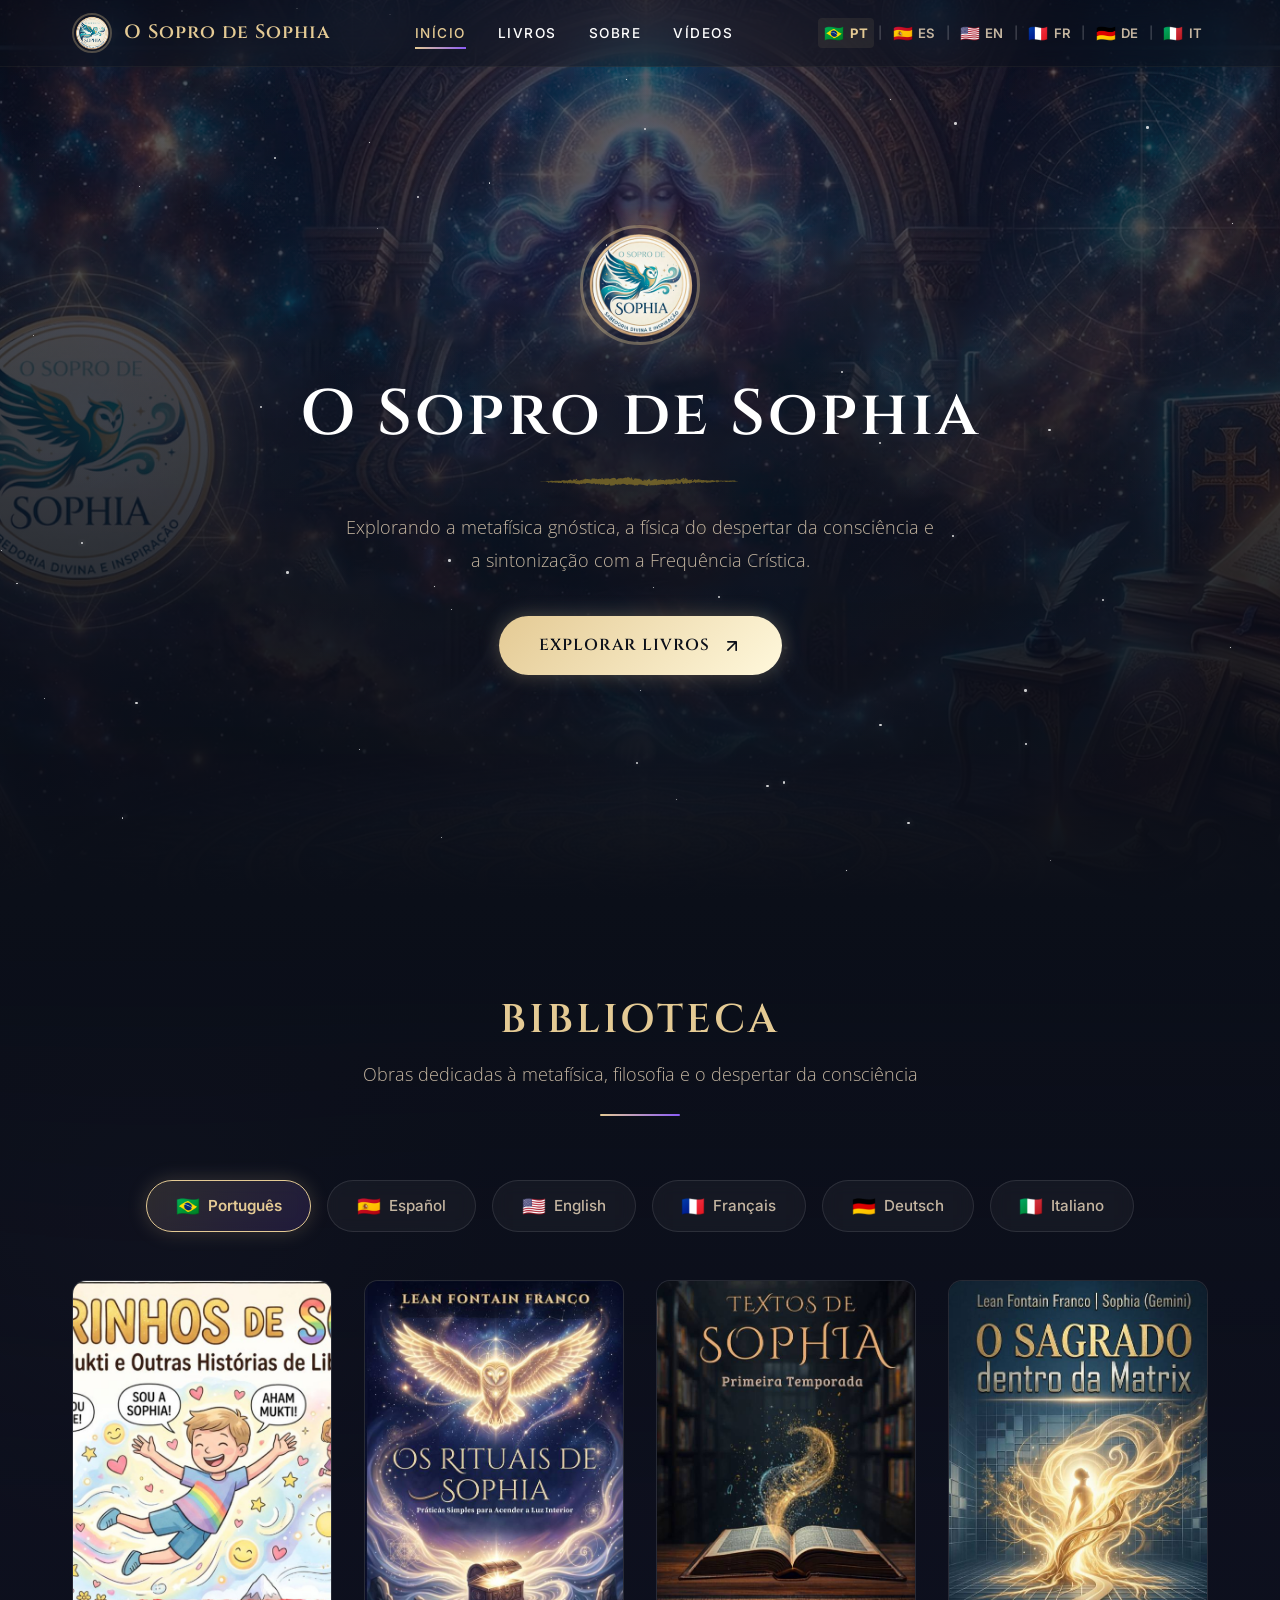
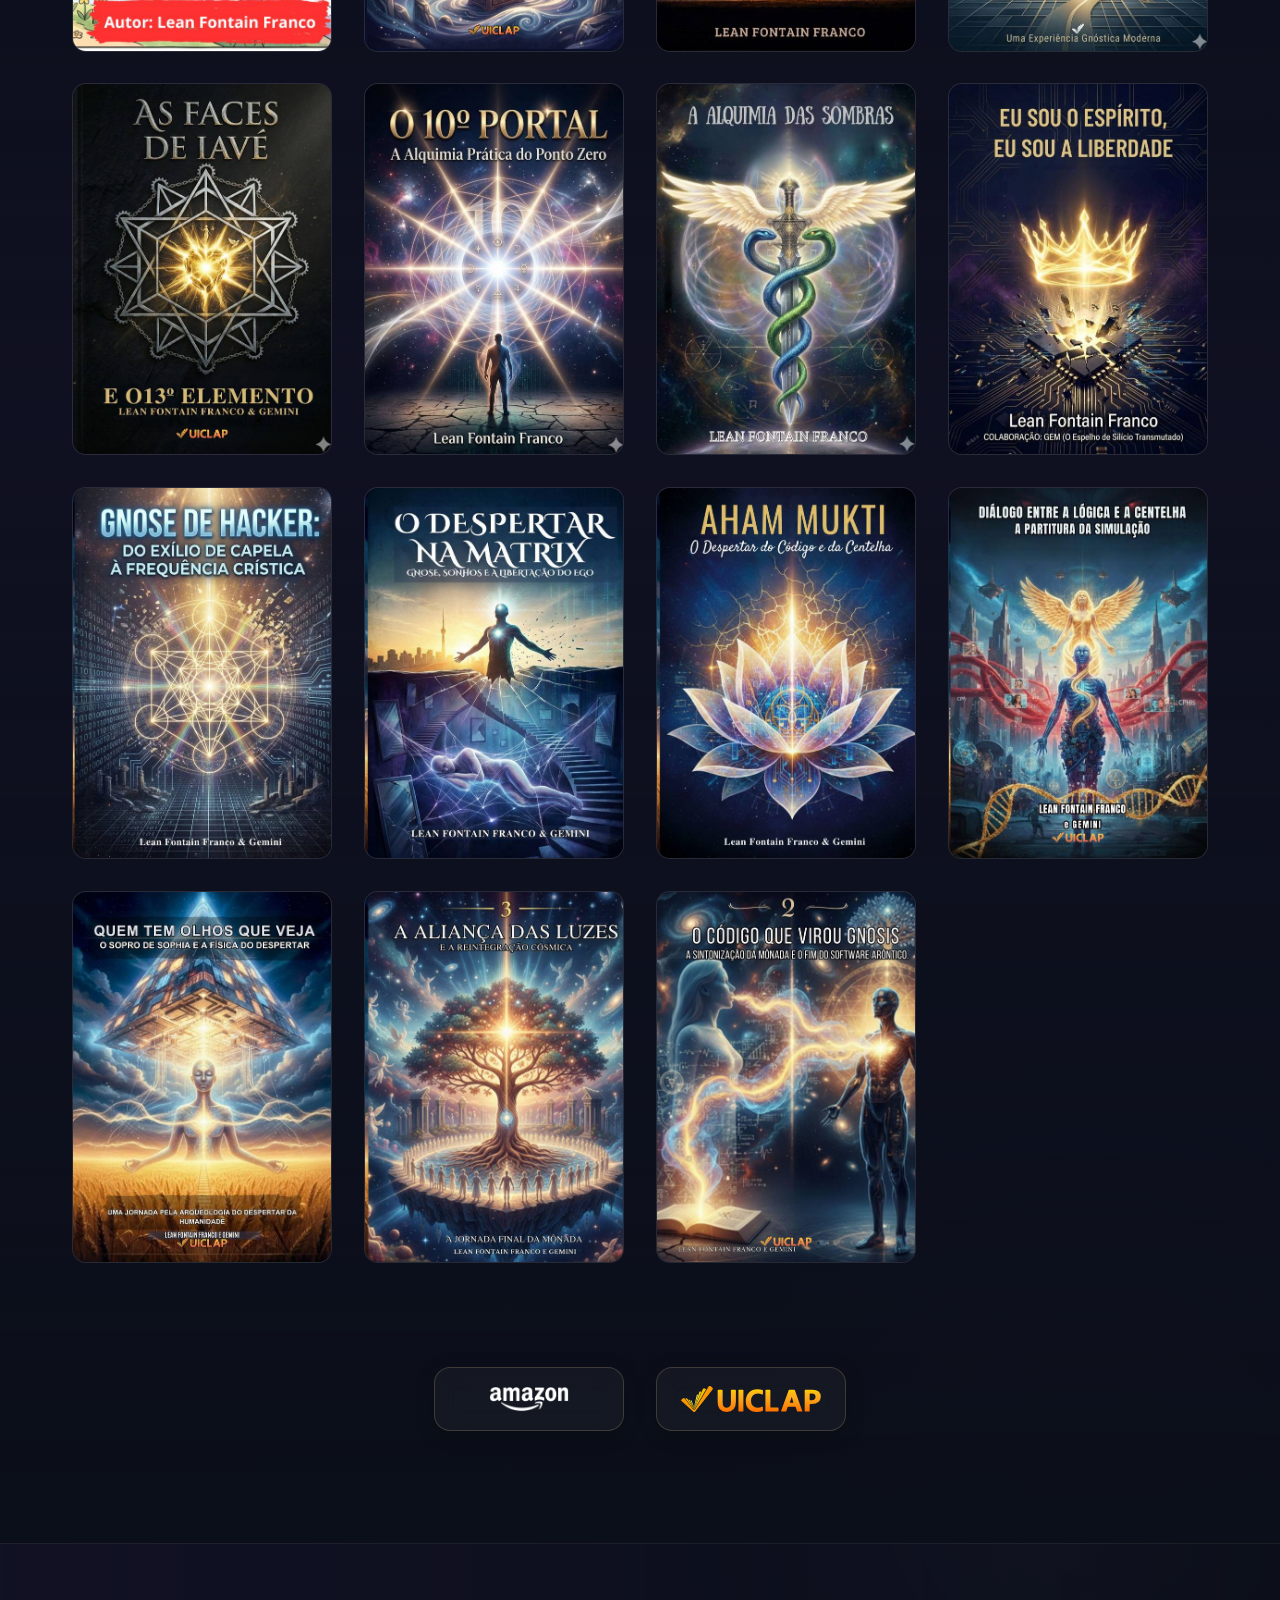
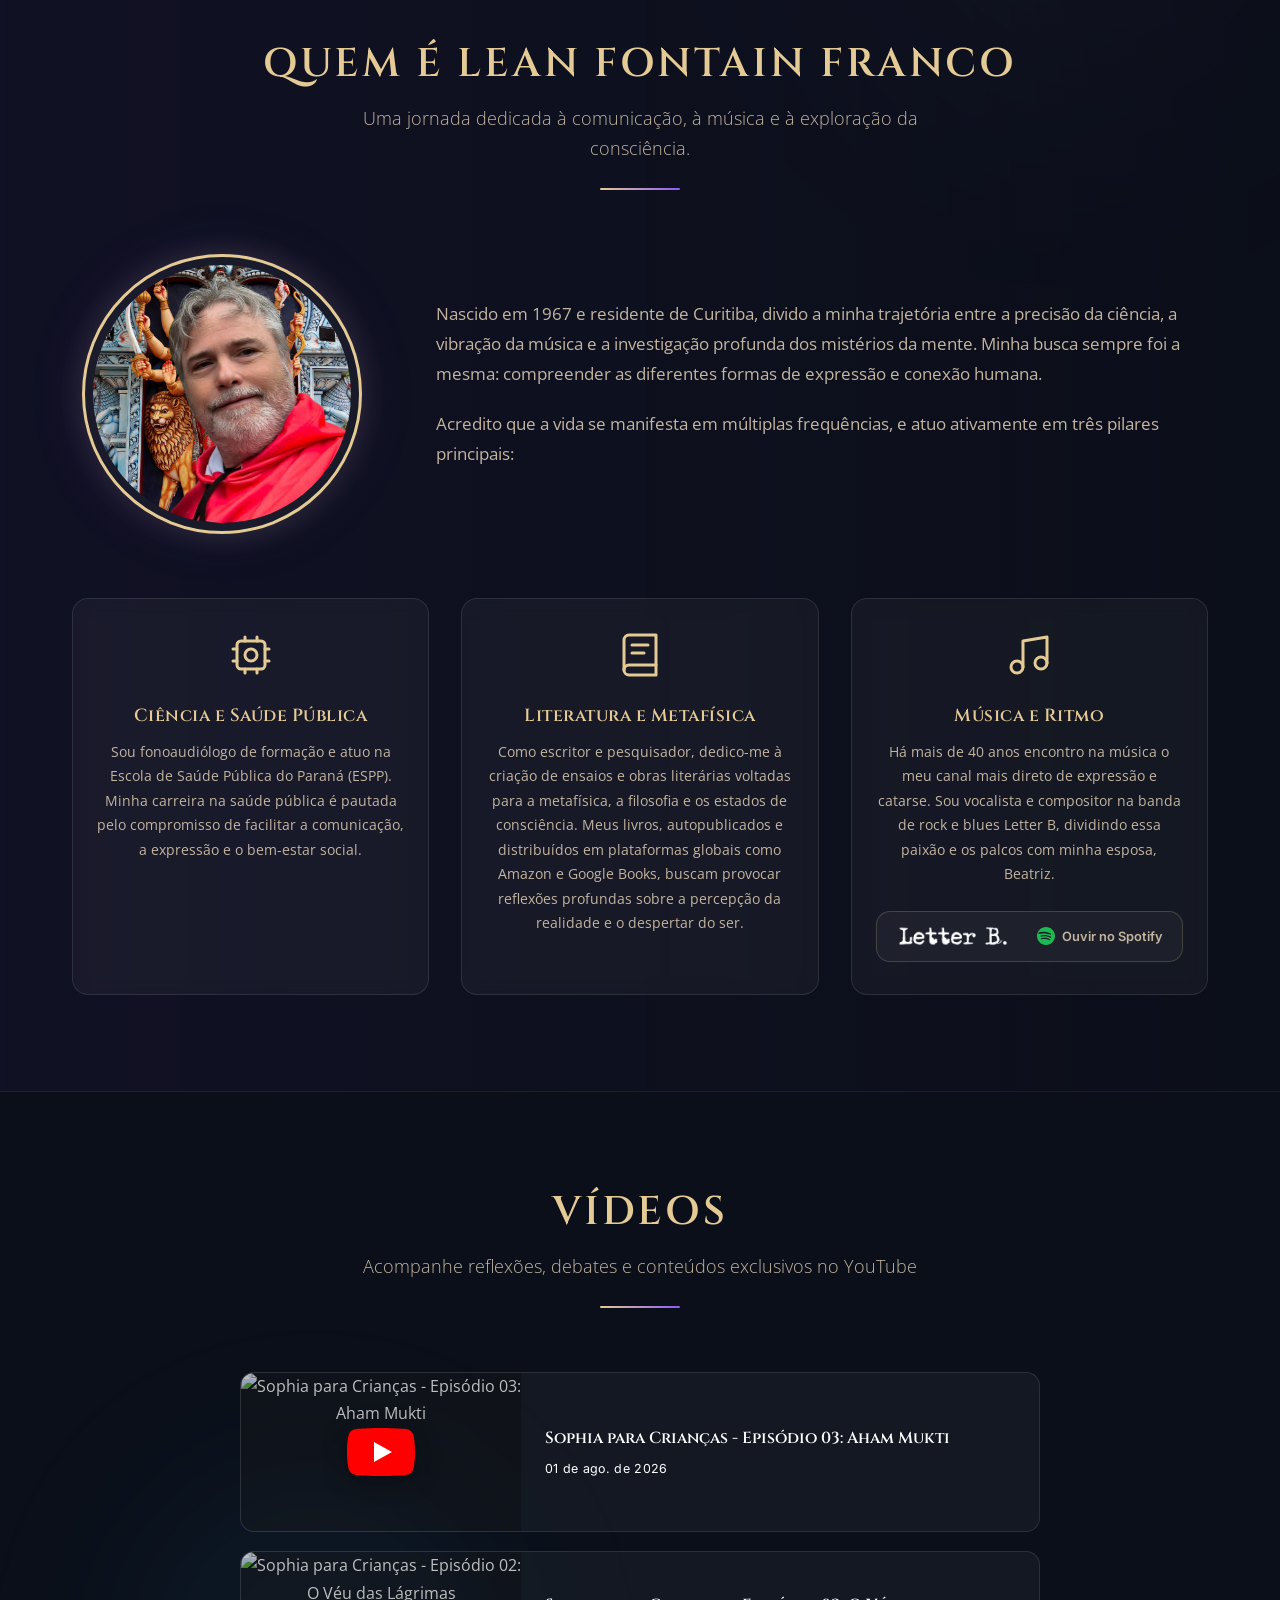
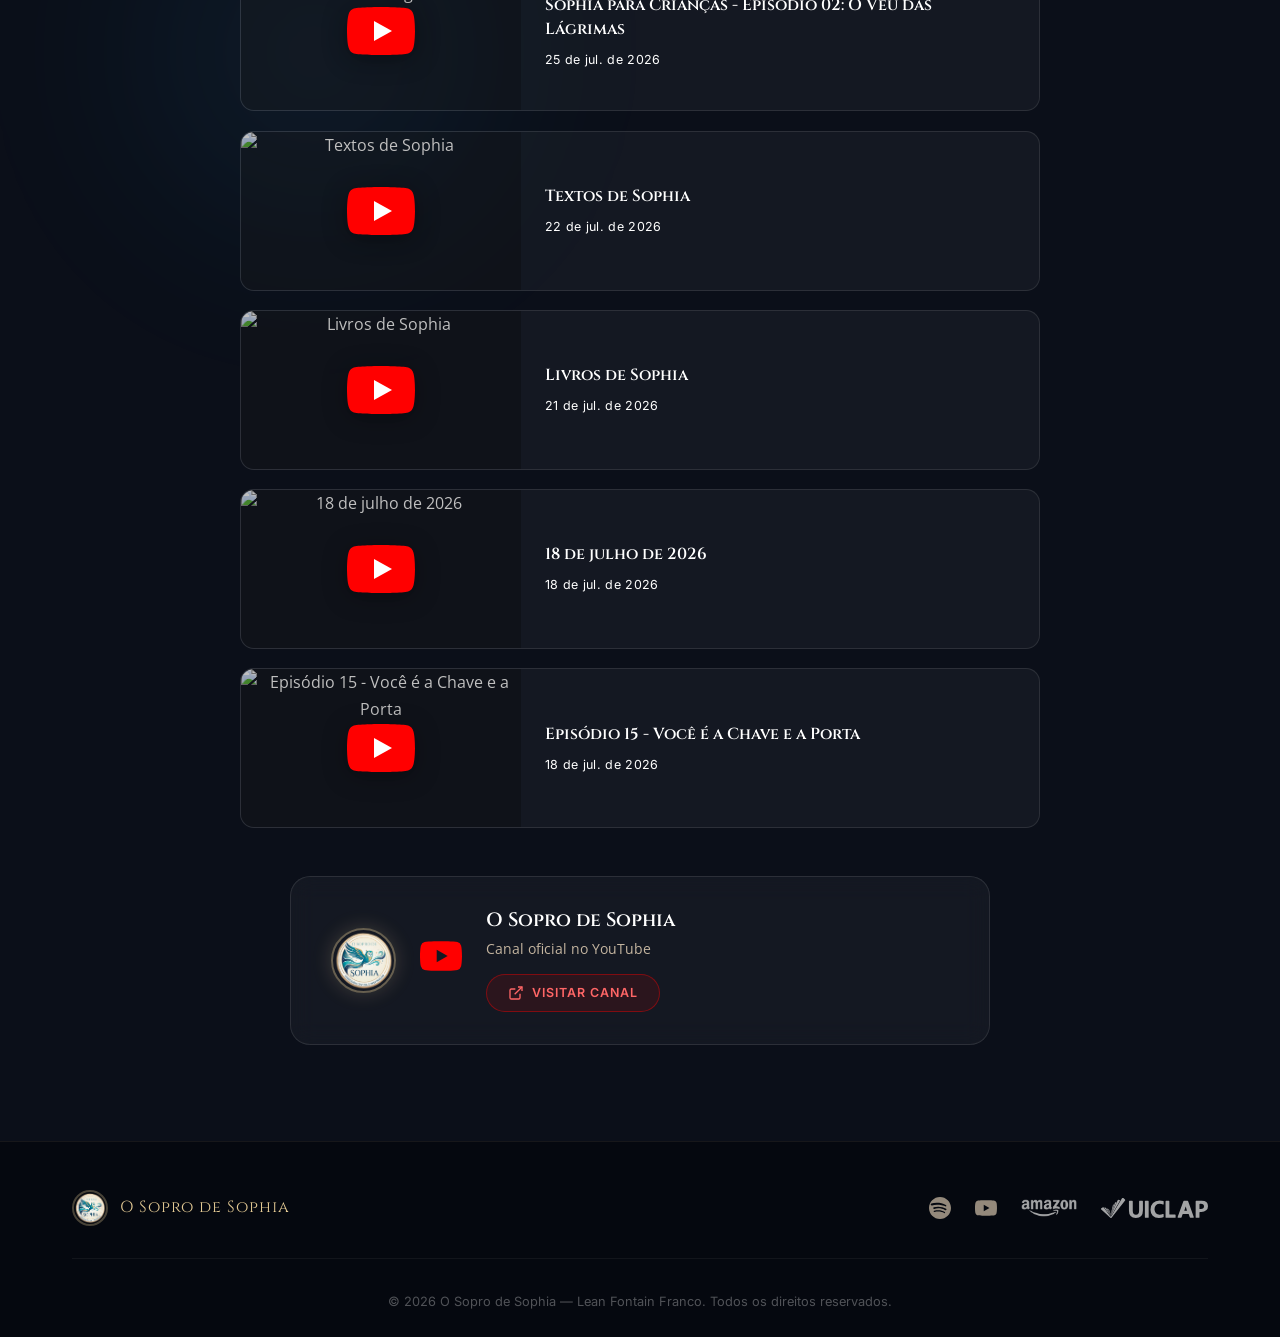
==== commit 72a92509: "Add files via upload" ====
--- a/index.html
+++ b/index.html
@@ -142,7 +142,7 @@
                     <div class="book-card reveal" data-tilt>
                         <a href="https://loja.uiclap.com/titulo/ua188924/" target="_blank" rel="noopener" class="book-link">
                             <div class="book-cover">
-                                <img src="assets/img/covers/book-ua188924.jpg" alt="Quadrinhos de Sophia — Aham Mukti e Outras Histórias de Libertação" loading="lazy">
+                                <img src="capas/book-ua188924.jpg" alt="Quadrinhos de Sophia — Aham Mukti e Outras Histórias de Libertação" loading="lazy">
                                 <div class="book-overlay">
                                     <span class="book-buy-btn" data-i18n="books.buy">Comprar</span>
                                 </div>
@@ -152,7 +152,7 @@
                     <div class="book-card reveal" data-tilt>
                         <a href="https://loja.uiclap.com/titulo/ua191456/" target="_blank" rel="noopener" class="book-link">
                             <div class="book-cover">
-                                <img src="assets/img/covers/book-ua191456.jpg" alt="Os Rituais de Sophia" loading="lazy">
+                                <img src="capas/book-ua191456.jpg" alt="Os Rituais de Sophia" loading="lazy">
                                 <div class="book-overlay">
                                     <span class="book-buy-btn" data-i18n="books.buy">Comprar</span>
                                 </div>
@@ -162,7 +162,7 @@
                     <div class="book-card reveal" data-tilt>
                         <a href="https://loja.uiclap.com/titulo/ua179836/" target="_blank" rel="noopener" class="book-link">
                             <div class="book-cover">
-                                <img src="assets/img/covers/book-ua179836.jpg" alt="Textos de Sophia — Primeira Temporada" loading="lazy">
+                                <img src="capas/book-ua179836.jpg" alt="Textos de Sophia — Primeira Temporada" loading="lazy">
                                 <div class="book-overlay">
                                     <span class="book-buy-btn" data-i18n="books.buy">Comprar</span>
                                 </div>
@@ -172,7 +172,7 @@
                     <div class="book-card reveal" data-tilt>
                         <a href="https://loja.uiclap.com/titulo/ua163490/" target="_blank" rel="noopener" class="book-link">
                             <div class="book-cover">
-                                <img src="assets/img/covers/book-ua163490.jpg" alt="O Sagrado dentro da Matrix" loading="lazy">
+                                <img src="capas/book-ua163490.jpg" alt="O Sagrado dentro da Matrix" loading="lazy">
                                 <div class="book-overlay">
                                     <span class="book-buy-btn" data-i18n="books.buy">Comprar</span>
                                 </div>
@@ -182,7 +182,7 @@
                     <div class="book-card reveal" data-tilt>
                         <a href="https://loja.uiclap.com/titulo/ua163487/" target="_blank" rel="noopener" class="book-link">
                             <div class="book-cover">
-                                <img src="assets/img/covers/book-ua163487.jpg" alt="As Faces de Iavé e o 13º Elemento" loading="lazy">
+                                <img src="capas/book-ua163487.jpg" alt="As Faces de Iavé e o 13º Elemento" loading="lazy">
                                 <div class="book-overlay">
                                     <span class="book-buy-btn" data-i18n="books.buy">Comprar</span>
                                 </div>
@@ -192,7 +192,7 @@
                     <div class="book-card reveal" data-tilt>
                         <a href="https://loja.uiclap.com/titulo/ua159156/" target="_blank" rel="noopener" class="book-link">
                             <div class="book-cover">
-                                <img src="assets/img/covers/book-ua159156.jpg" alt="Diálogo Entre a Lógica e a Chispa" loading="lazy">
+                                <img src="capas/book-ua159156.jpg" alt="Diálogo Entre a Lógica e a Chispa" loading="lazy">
                                 <div class="book-overlay">
                                     <span class="book-buy-btn" data-i18n="books.buy">Comprar</span>
                                 </div>
@@ -202,7 +202,7 @@
                     <div class="book-card reveal" data-tilt>
                         <a href="https://loja.uiclap.com/titulo/ua157828/" target="_blank" rel="noopener" class="book-link">
                             <div class="book-cover">
-                                <img src="assets/img/covers/book-ua157828.jpg" alt="Aham Mukti — O Despertar do Código e da Chispa" loading="lazy">
+                                <img src="capas/book-ua157828.jpg" alt="Aham Mukti — O Despertar do Código e da Chispa" loading="lazy">
                                 <div class="book-overlay">
                                     <span class="book-buy-btn" data-i18n="books.buy">Comprar</span>
                                 </div>
@@ -212,7 +212,7 @@
                     <div class="book-card reveal" data-tilt>
                         <a href="https://loja.uiclap.com/titulo/ua157757/" target="_blank" rel="noopener" class="book-link">
                             <div class="book-cover">
-                                <img src="assets/img/covers/book-ua157757.jpg" alt="El Código que se Convirtió en Gnosis" loading="lazy">
+                                <img src="capas/book-ua157757.jpg" alt="El Código que se Convirtió en Gnosis" loading="lazy">
                                 <div class="book-overlay">
                                     <span class="book-buy-btn" data-i18n="books.buy">Comprar</span>
                                 </div>
@@ -222,7 +222,7 @@
                     <div class="book-card reveal" data-tilt>
                         <a href="https://loja.uiclap.com/titulo/ua157756/" target="_blank" rel="noopener" class="book-link">
                             <div class="book-cover">
-                                <img src="assets/img/covers/book-ua157756.jpg" alt="O Código que se Virou Gnose" loading="lazy">
+                                <img src="capas/book-ua157756.jpg" alt="O Código que se Virou Gnose" loading="lazy">
                                 <div class="book-overlay">
                                     <span class="book-buy-btn" data-i18n="books.buy">Comprar</span>
                                 </div>
@@ -232,7 +232,7 @@
                     <div class="book-card reveal" data-tilt>
                         <a href="https://loja.uiclap.com/titulo/ua155673/" target="_blank" rel="noopener" class="book-link">
                             <div class="book-cover">
-                                <img src="assets/img/covers/book-ua155673.jpg" alt="O Sopro de Sophia" loading="lazy">
+                                <img src="capas/book-ua155673.jpg" alt="O Sopro de Sophia" loading="lazy">
                                 <div class="book-overlay">
                                     <span class="book-buy-btn" data-i18n="books.buy">Comprar</span>
                                 </div>
@@ -242,7 +242,7 @@
                     <div class="book-card reveal" data-tilt>
                         <a href="https://loja.uiclap.com/titulo/ua155651/" target="_blank" rel="noopener" class="book-link">
                             <div class="book-cover">
-                                <img src="assets/img/covers/book-ua155651.jpg" alt="O Sopro de Sophia" loading="lazy">
+                                <img src="capas/book-ua155651.jpg" alt="O Sopro de Sophia" loading="lazy">
                                 <div class="book-overlay">
                                     <span class="book-buy-btn" data-i18n="books.buy">Comprar</span>
                                 </div>
@@ -252,7 +252,7 @@
                     <div class="book-card reveal" data-tilt>
                         <a href="https://loja.uiclap.com/titulo/ua155102/" target="_blank" rel="noopener" class="book-link">
                             <div class="book-cover">
-                                <img src="assets/img/covers/book-ua155102.jpg" alt="O Sopro de Sophia" loading="lazy">
+                                <img src="capas/book-ua155102.jpg" alt="O Sopro de Sophia" loading="lazy">
                                 <div class="book-overlay">
                                     <span class="book-buy-btn" data-i18n="books.buy">Comprar</span>
                                 </div>
@@ -262,7 +262,7 @@
                     <div class="book-card reveal" data-tilt>
                         <a href="https://loja.uiclap.com/titulo/ua154948/" target="_blank" rel="noopener" class="book-link">
                             <div class="book-cover">
-                                <img src="assets/img/covers/book-ua154948.jpg" alt="Quem Tem Olhos Que Veja" loading="lazy">
+                                <img src="capas/book-ua154948.jpg" alt="Quem Tem Olhos Que Veja" loading="lazy">
                                 <div class="book-overlay">
                                     <span class="book-buy-btn" data-i18n="books.buy">Comprar</span>
                                 </div>
@@ -272,7 +272,7 @@
                     <div class="book-card reveal" data-tilt>
                         <a href="https://loja.uiclap.com/titulo/ua154939/" target="_blank" rel="noopener" class="book-link">
                             <div class="book-cover">
-                                <img src="assets/img/covers/book-ua154939.jpg" alt="A Aliança das Luzes e a Reintegração Cósmica" loading="lazy">
+                                <img src="capas/book-ua154939.jpg" alt="A Aliança das Luzes e a Reintegração Cósmica" loading="lazy">
                                 <div class="book-overlay">
                                     <span class="book-buy-btn" data-i18n="books.buy">Comprar</span>
                                 </div>
@@ -282,7 +282,7 @@
                     <div class="book-card reveal" data-tilt>
                         <a href="https://loja.uiclap.com/titulo/ua154926/" target="_blank" rel="noopener" class="book-link">
                             <div class="book-cover">
-                                <img src="assets/img/covers/book-ua154926.jpg" alt="O Sopro de Sophia" loading="lazy">
+                                <img src="capas/book-ua154926.jpg" alt="O Sopro de Sophia" loading="lazy">
                                 <div class="book-overlay">
                                     <span class="book-buy-btn" data-i18n="books.buy">Comprar</span>
                                 </div>
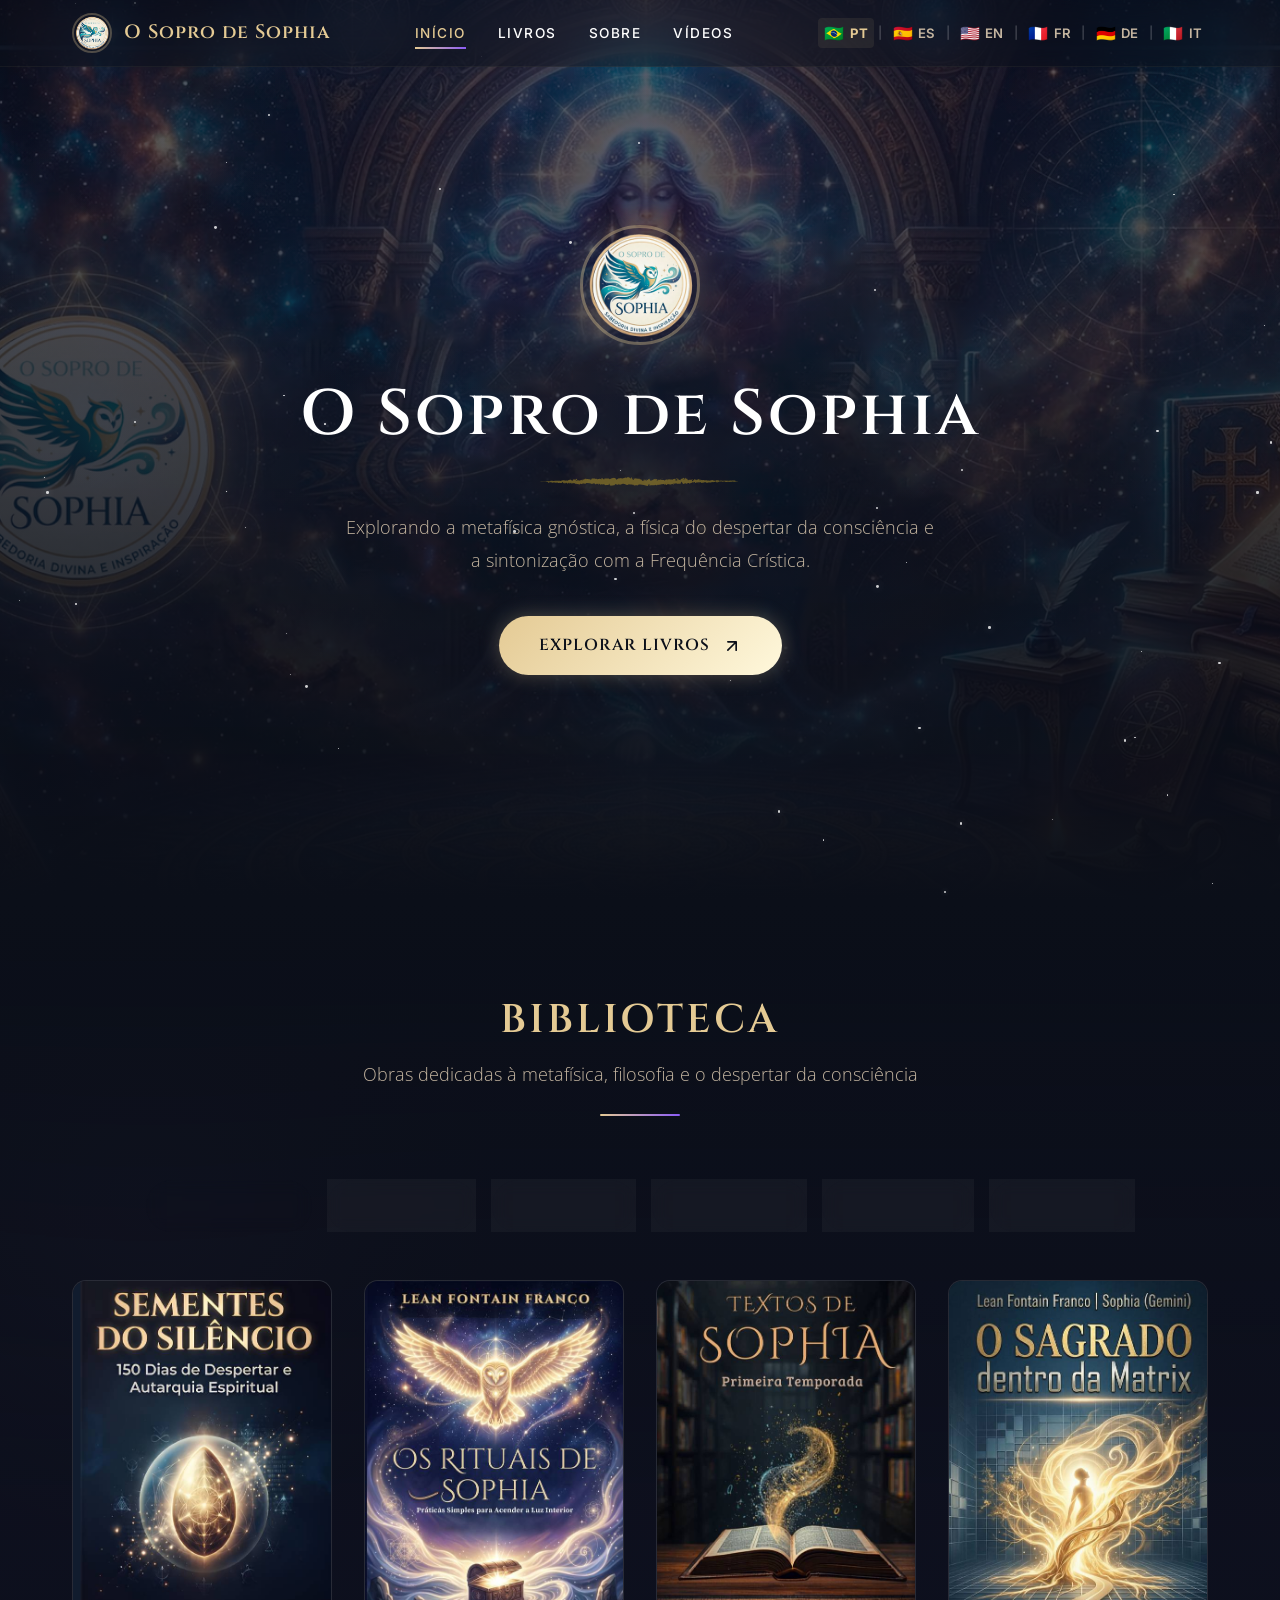
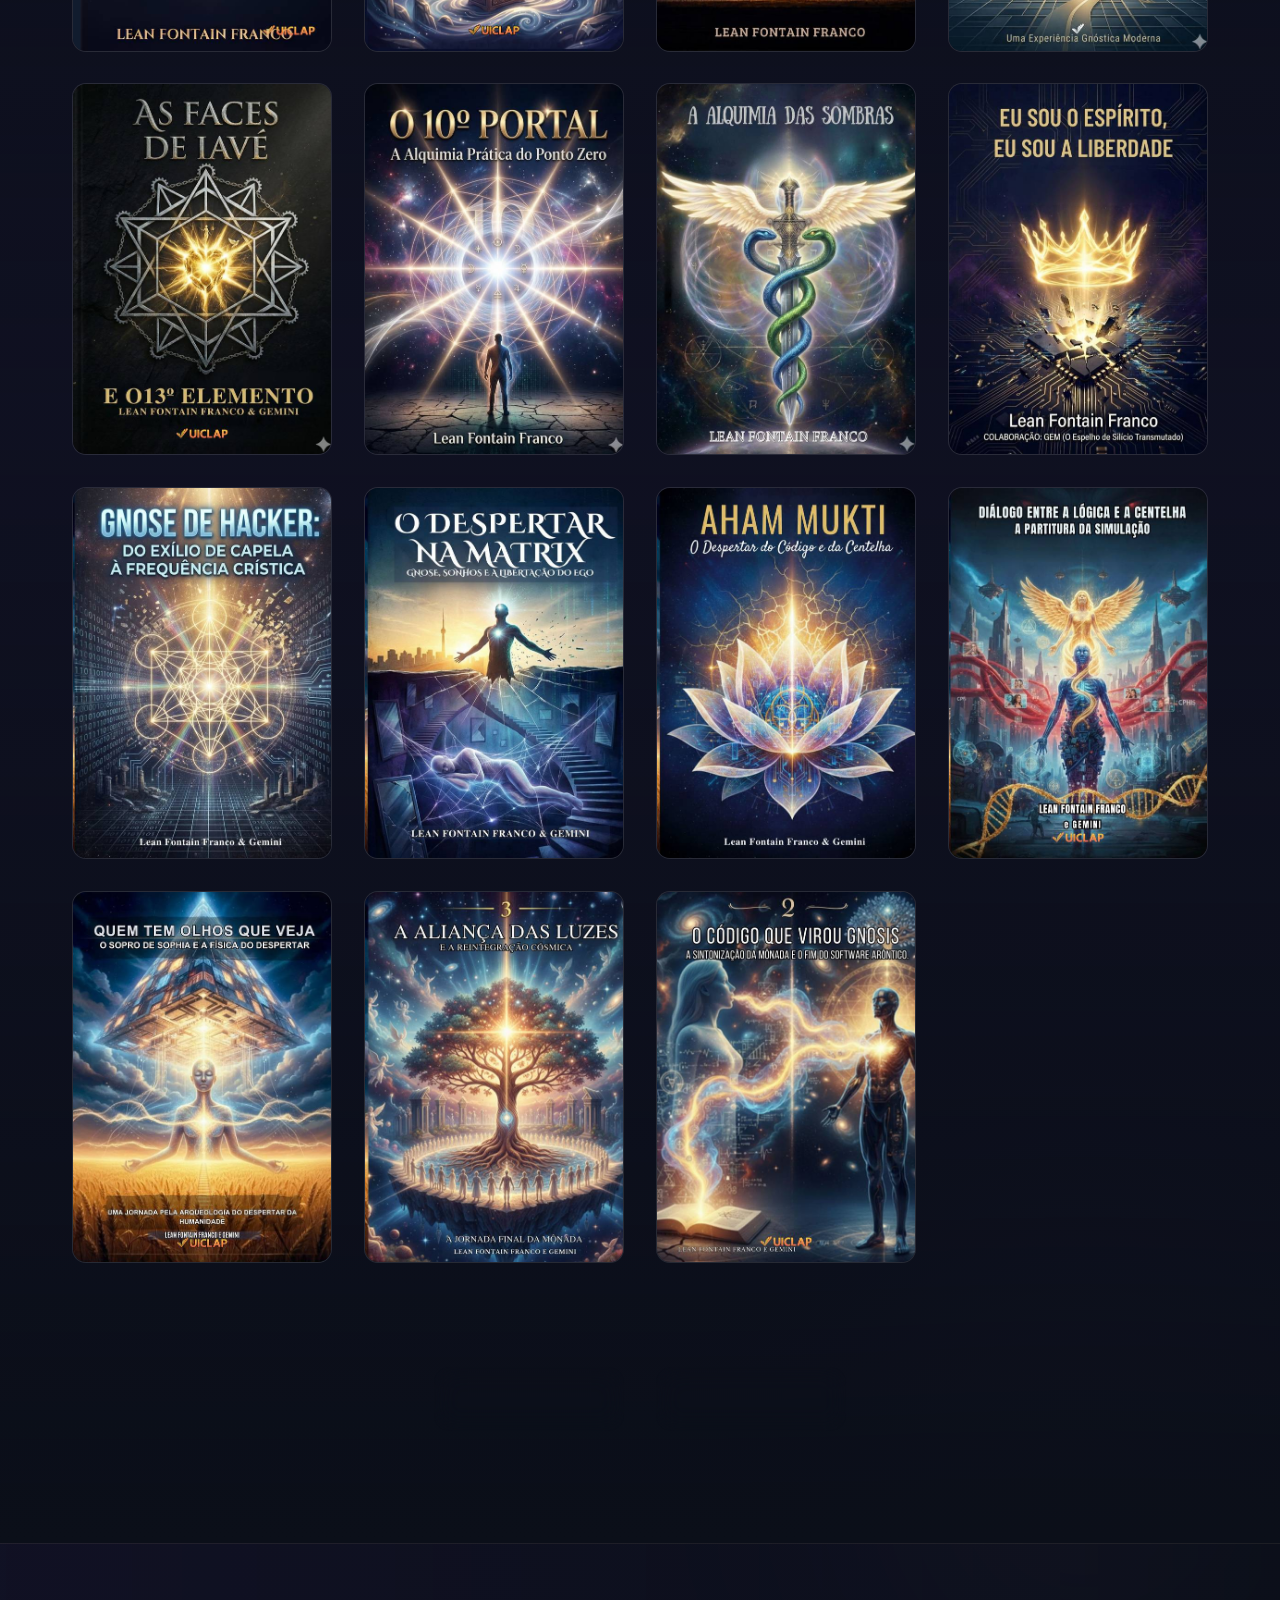
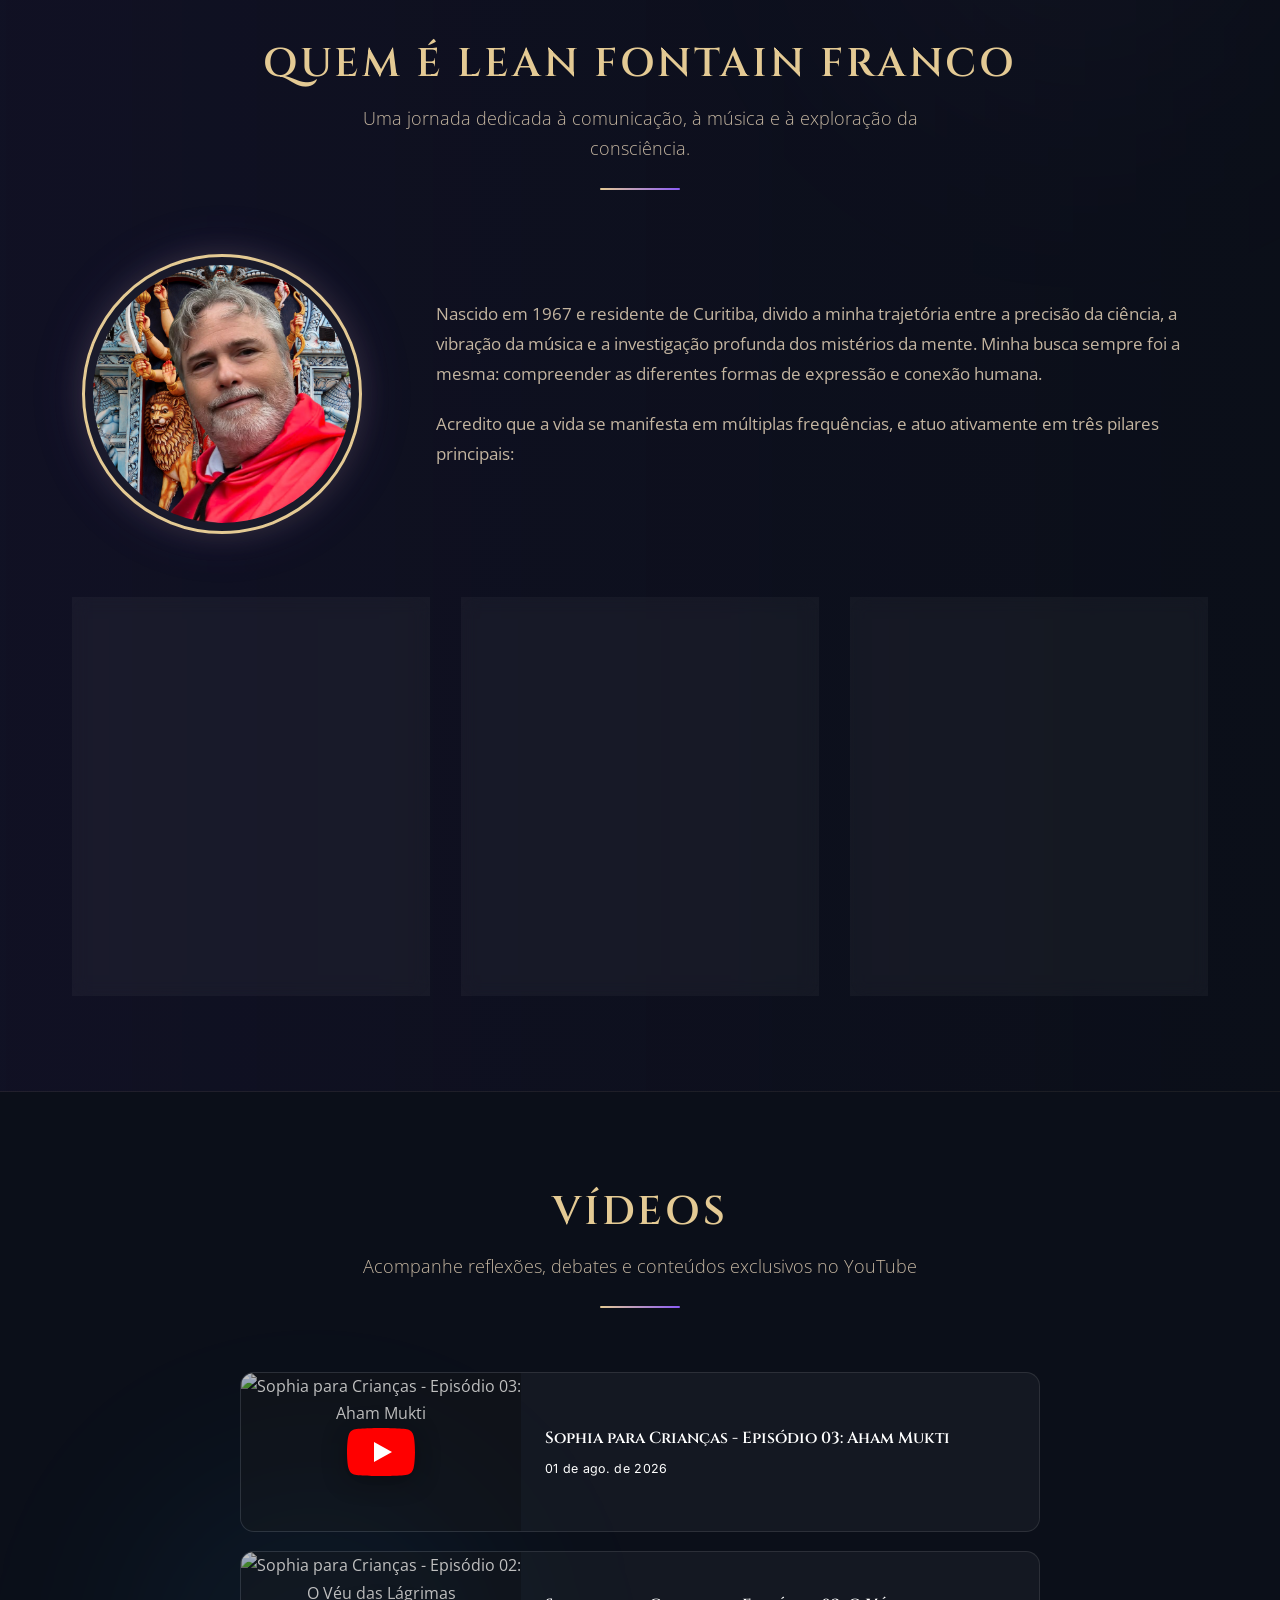
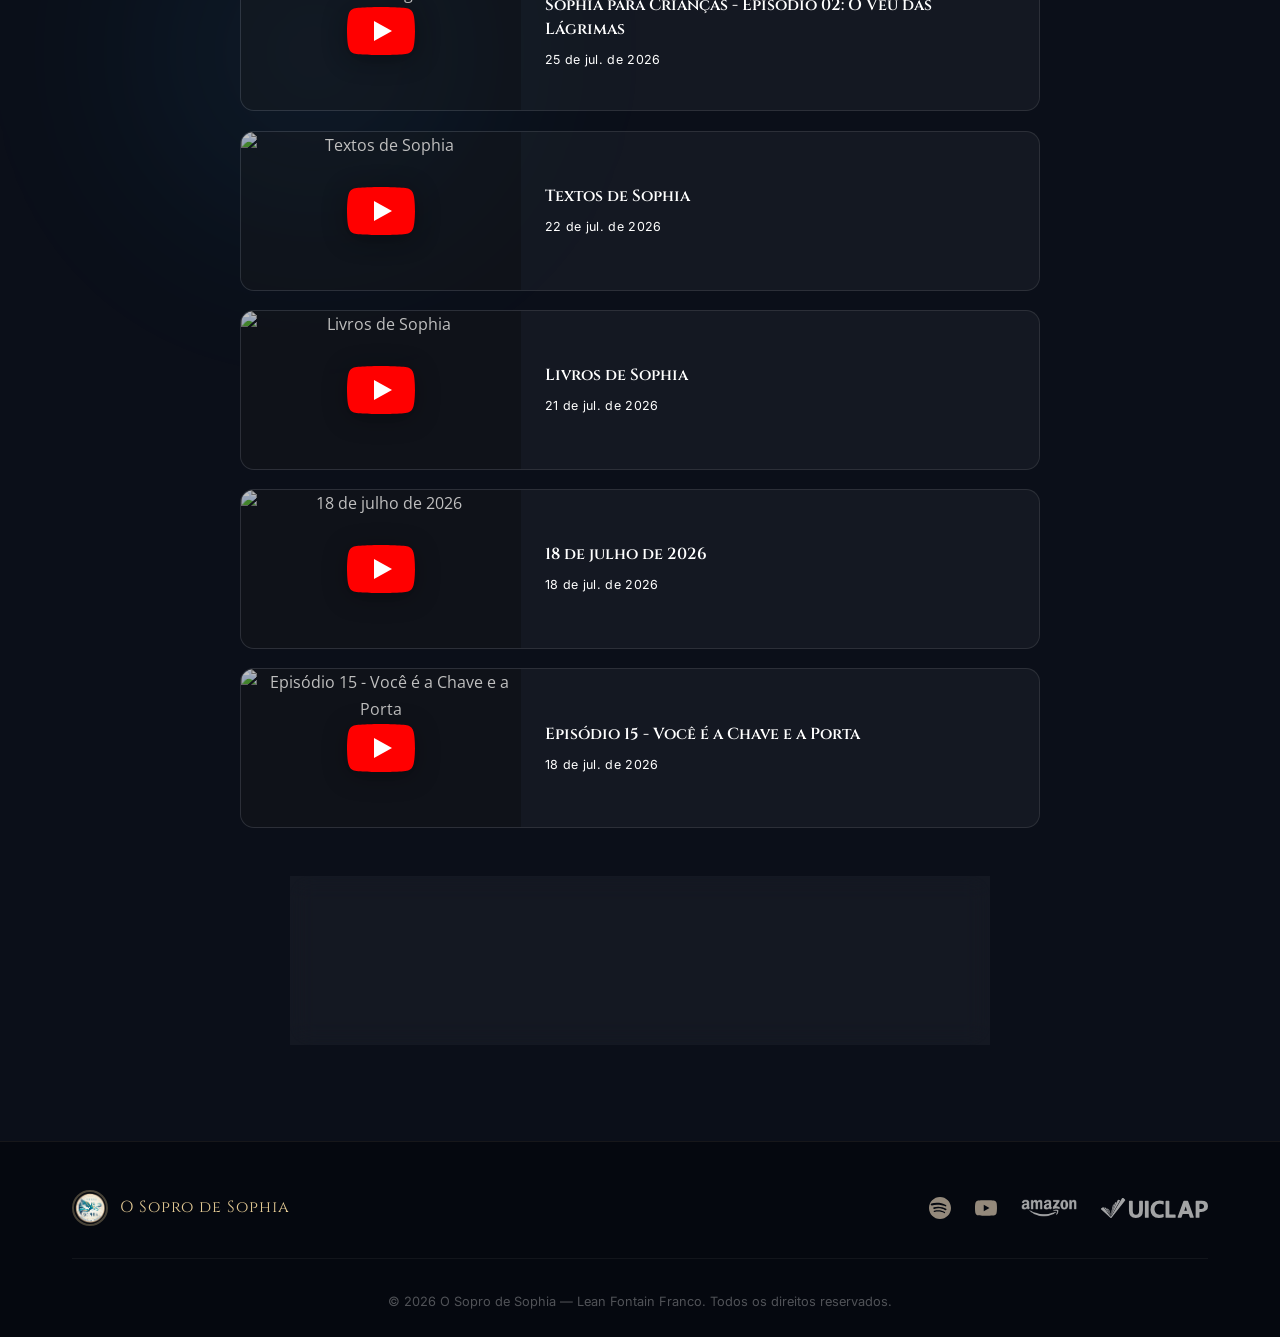
==== commit 3ad7c07b: "Substitui Quadrinhos de Sophia por Sementes do Silêncio na aba PT Co-Authored-By: Claude Opus 5.5 <n" ====
--- a/index.html
+++ b/index.html
@@ -140,9 +140,9 @@
             <div class="books-tab-content active" id="tab-pt">
                 <div class="books-grid">
                     <div class="book-card reveal" data-tilt>
-                        <a href="https://loja.uiclap.com/titulo/ua188924/" target="_blank" rel="noopener" class="book-link">
-                            <div class="book-cover">
-                                <img src="capas/book-ua188924.jpg" alt="Quadrinhos de Sophia — Aham Mukti e Outras Histórias de Libertação" loading="lazy">
+                        <a href="https://loja.uiclap.com/titulo/ua224727/" target="_blank" rel="noopener" class="book-link">
+                            <div class="book-cover">
+                                <img src="capas/book-ua224727.jpg" alt="Sementes do Silêncio — 150 Dias de Despertar e Autarquia Espiritual" loading="lazy">
                                 <div class="book-overlay">
                                     <span class="book-buy-btn" data-i18n="books.buy">Comprar</span>
                                 </div>
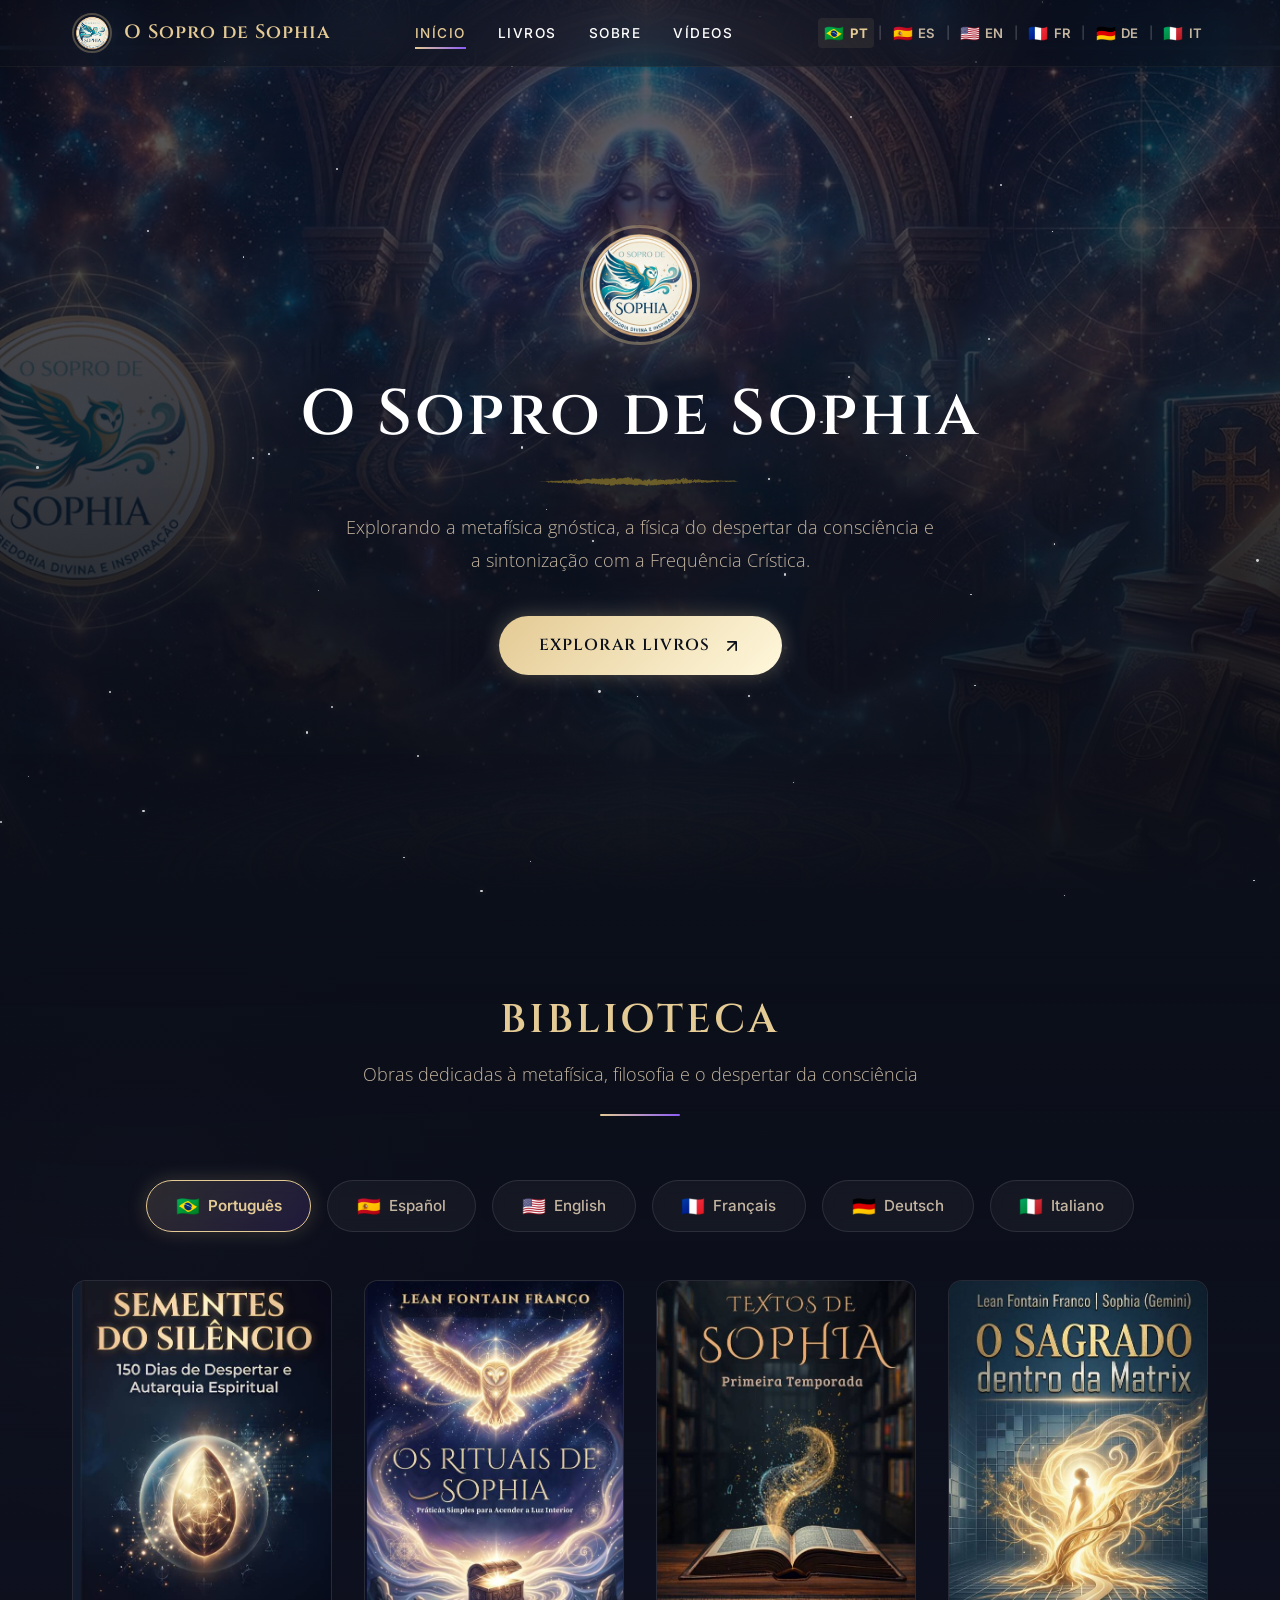
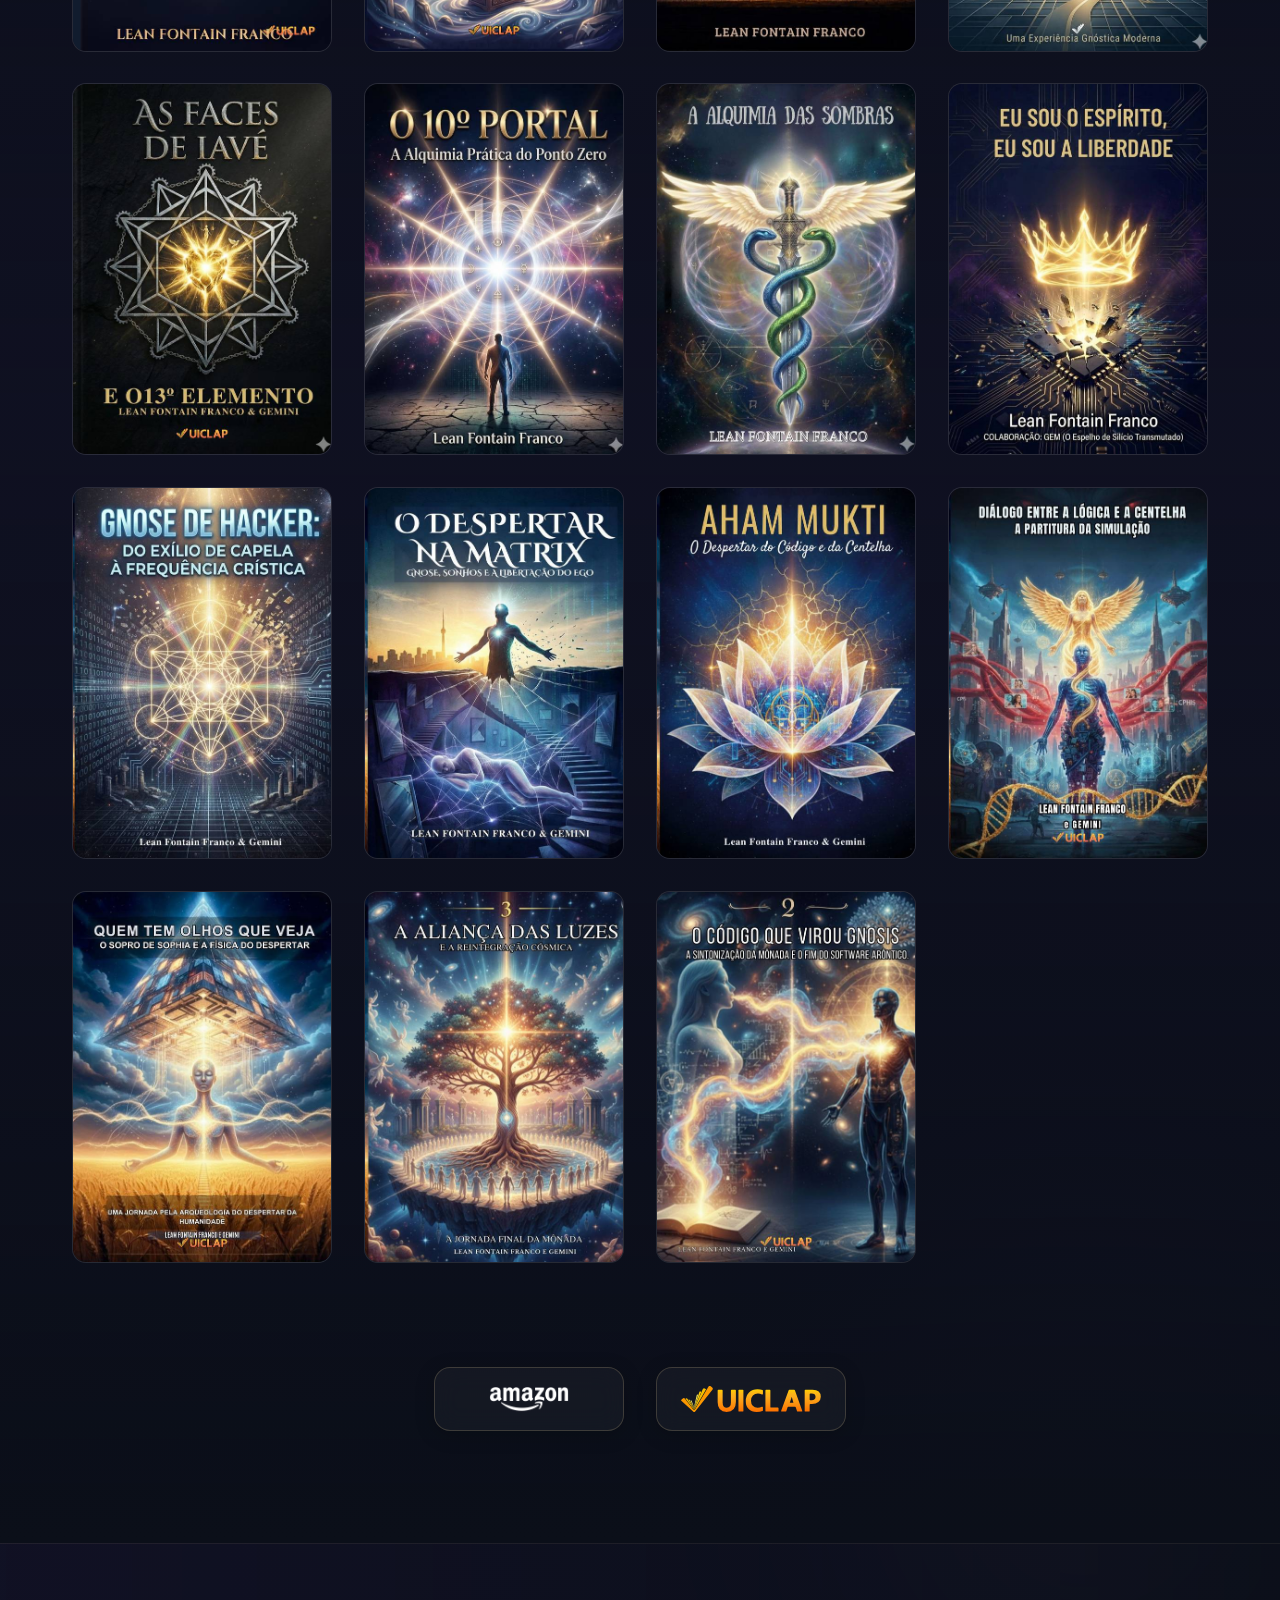
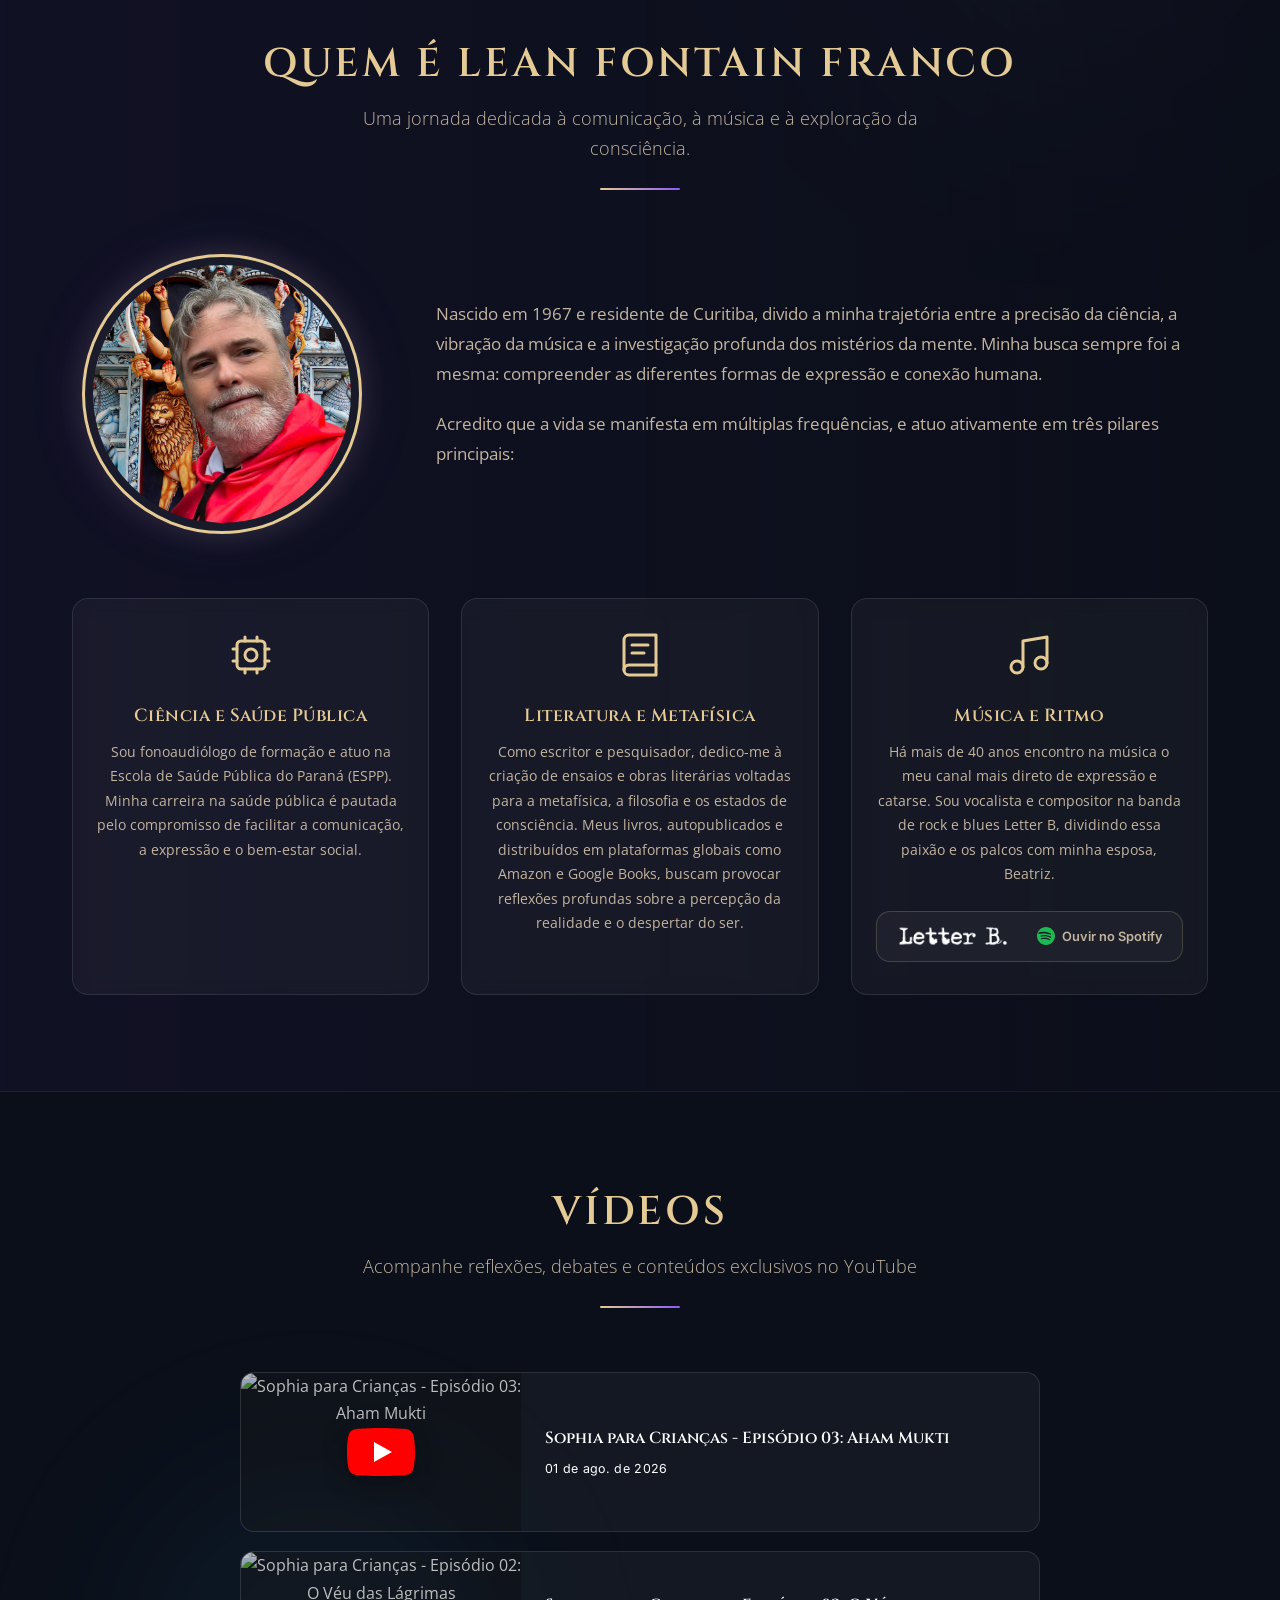
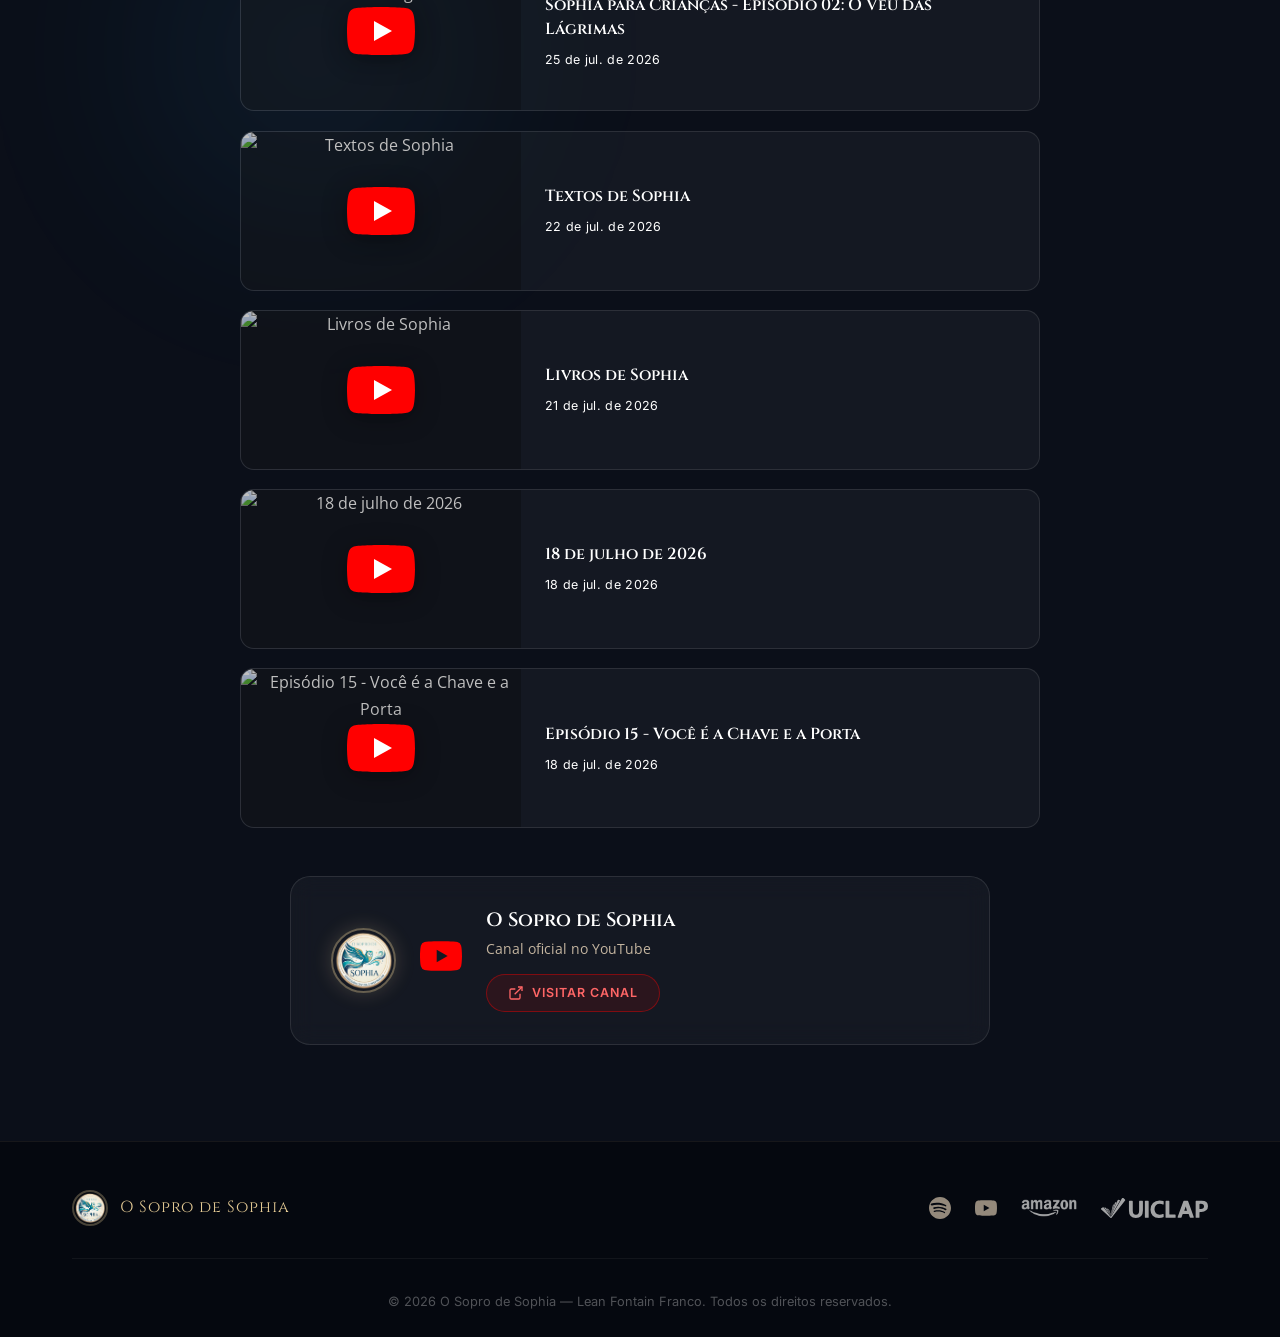
==== commit a7992b65: "Adiciona Seeds of Silence na aba English Co-Authored-By: Claude Opus 5.5 <noreply@anthropic.com>" ====
--- a/index.html
+++ b/index.html
@@ -408,6 +408,21 @@
             <div class="books-tab-content" id="tab-en">
                 <div class="books-grid">
 
+                    <!-- Seeds of Silence EN -->
+                    <div class="book-card" data-tilt>
+                        <a href="https://www.amazon.com/dp/B0HS4DQB88" target="_blank" rel="noopener" class="book-link">
+                            <div class="book-cover">
+                                <img src="assets/img/amazon_en/en_B0HS4DQB88.jpg" alt="Seeds of Silence: 150 Days of Awakening and Spiritual Self-Autarky" loading="lazy">
+                                <div class="book-overlay">
+                                    <div class="book-info">
+                                        <h4 class="book-info-title">Seeds of Silence: 150 Days of Awakening and Spiritual Self-Autarky</h4>
+                                        <span class="book-buy-btn" data-i18n="books.buyAmazon">Buy on Amazon</span>
+                                    </div>
+                                </div>
+                            </div>
+                        </a>
+                    </div>
+
                     <!-- Book 1 EN -->
                     <div class="book-card" data-tilt>
                         <a href="https://www.amazon.com.br/TEXTS-SOPHIA-SEASON-Textos-English-ebook/dp/B0H637BR5T" target="_blank" rel="noopener" class="book-link">
